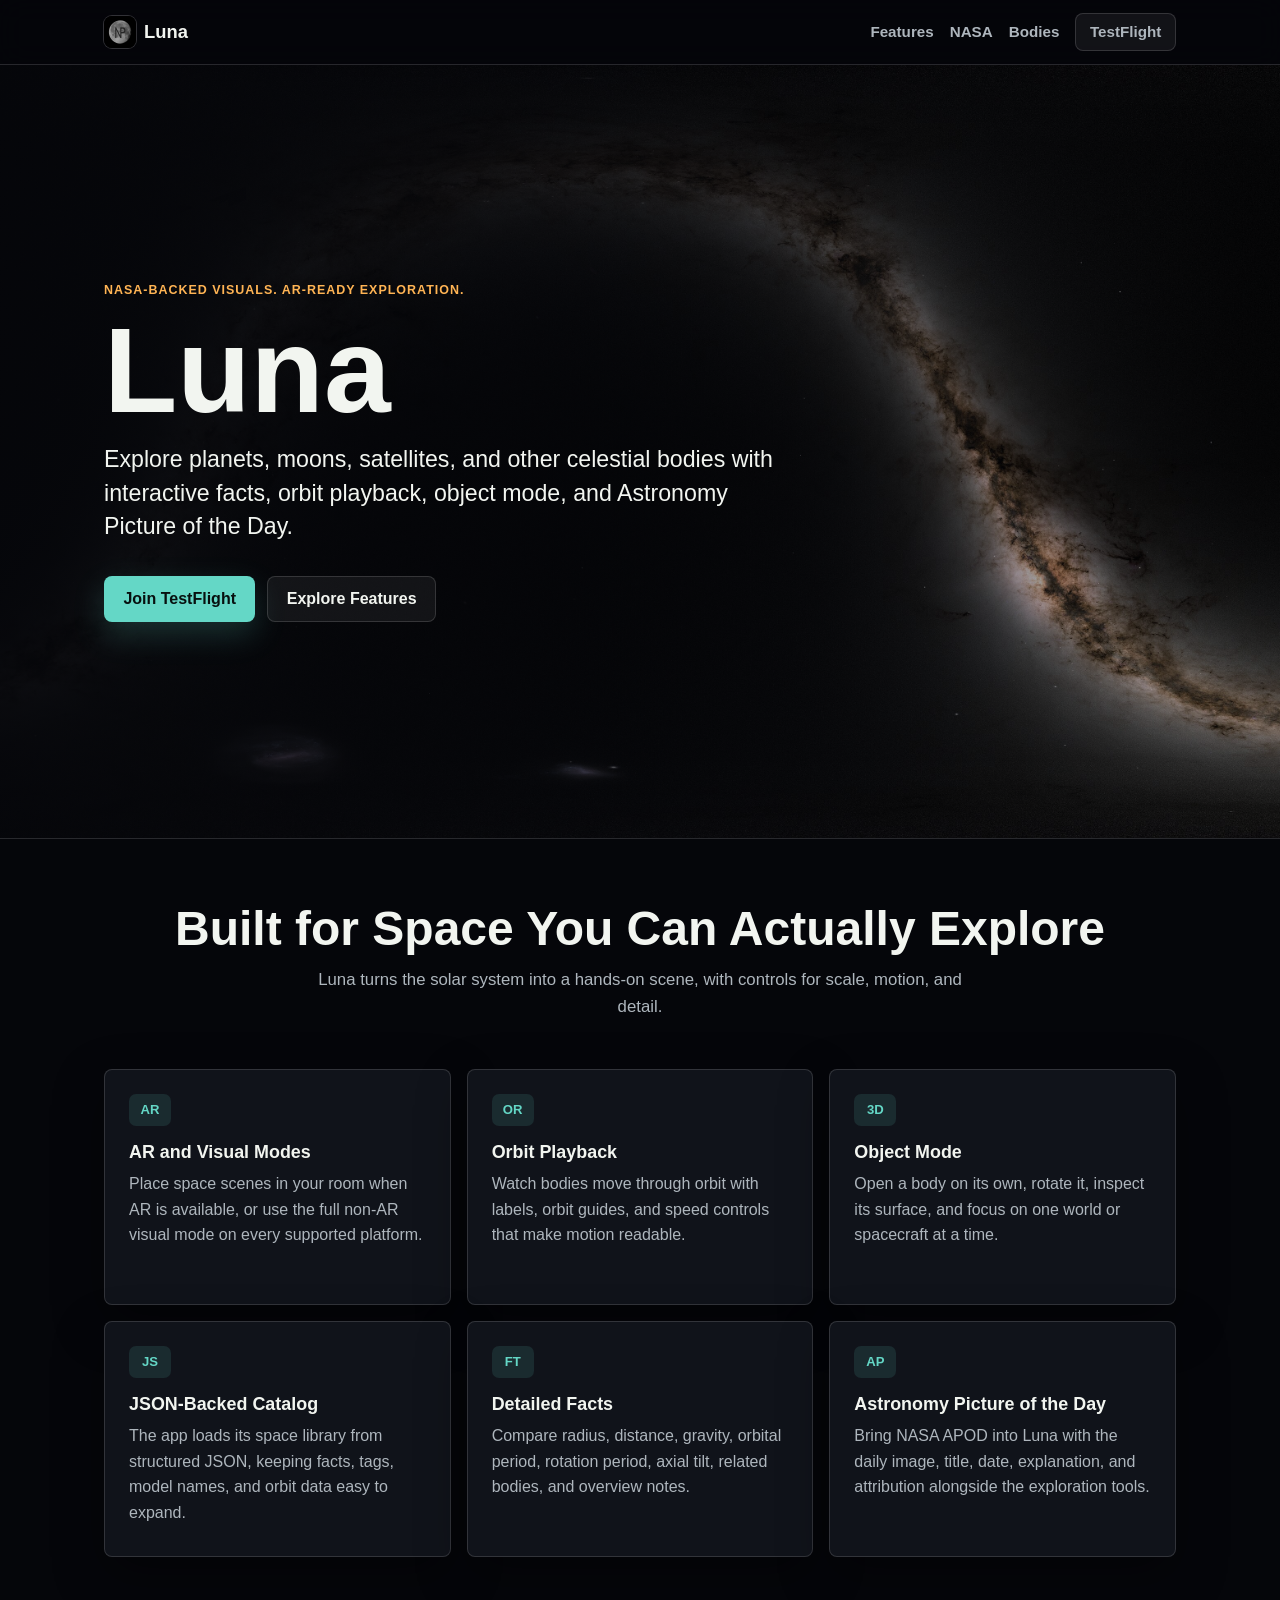
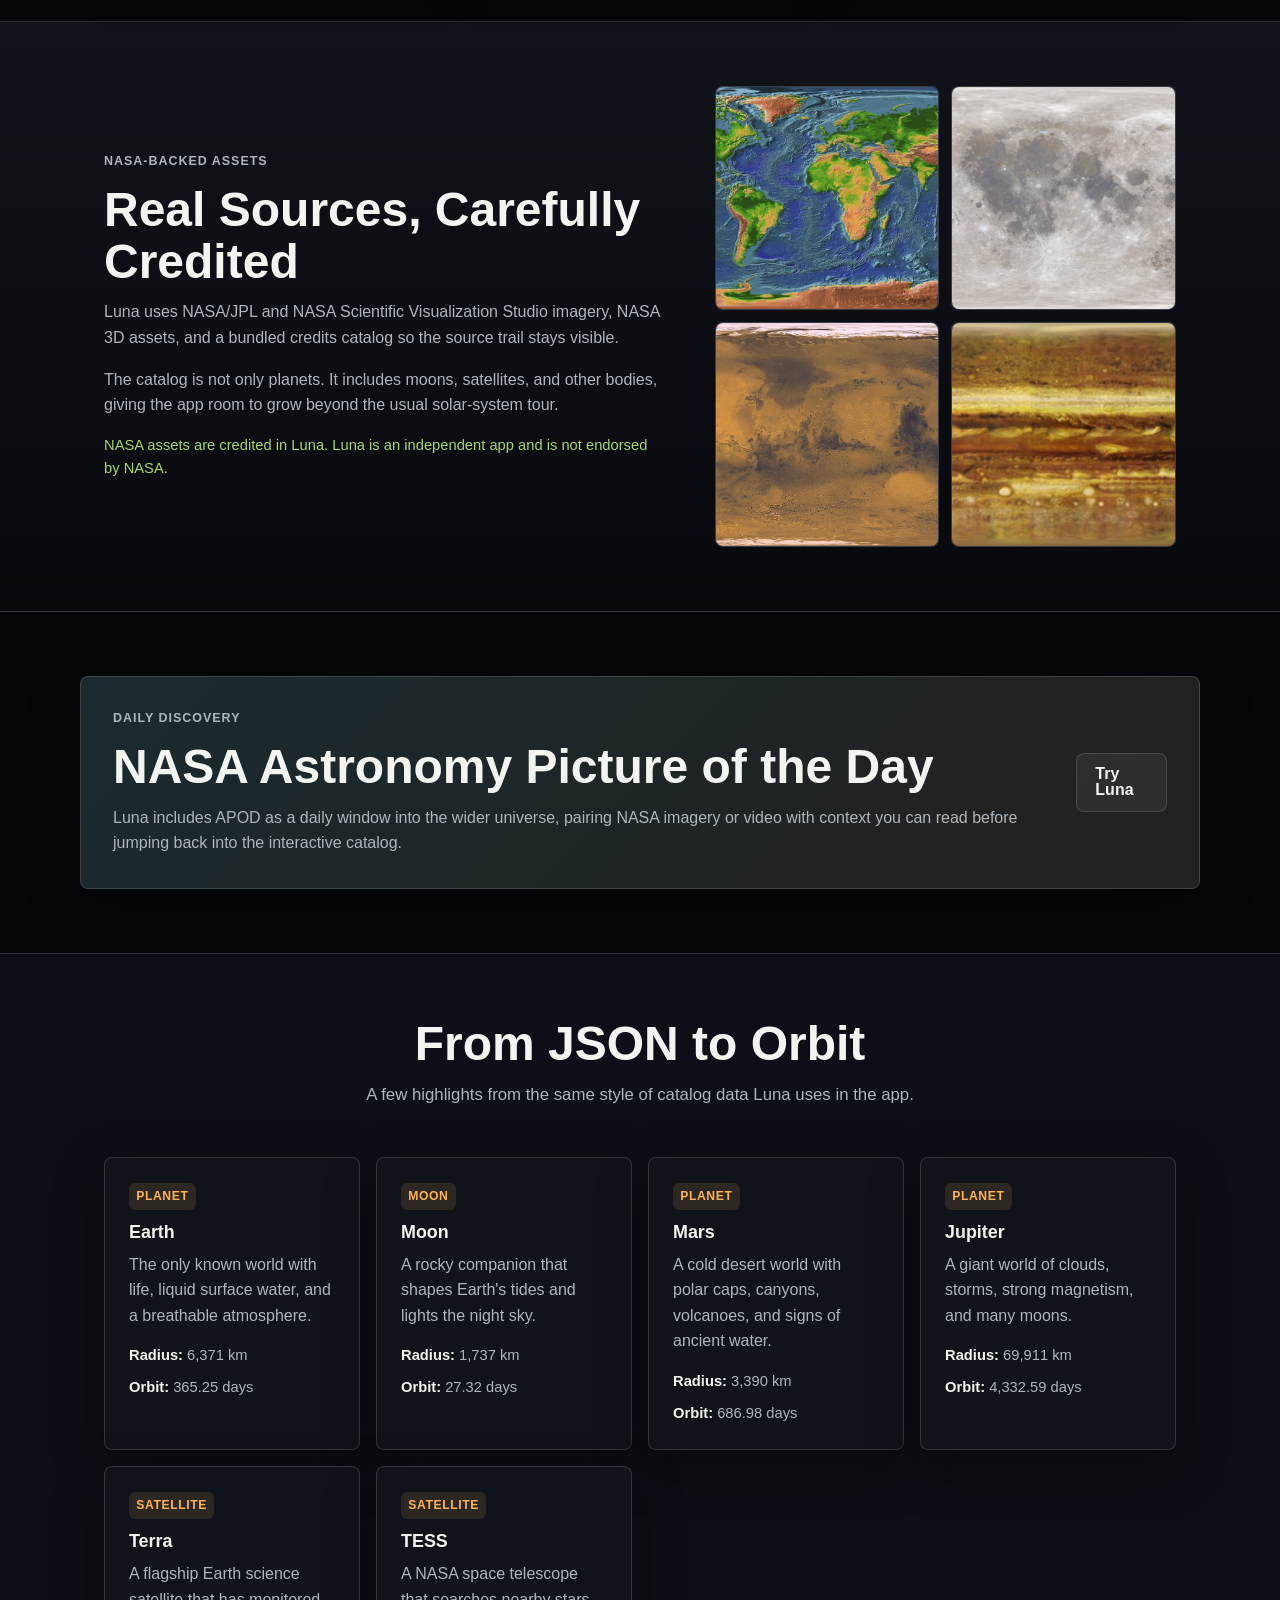
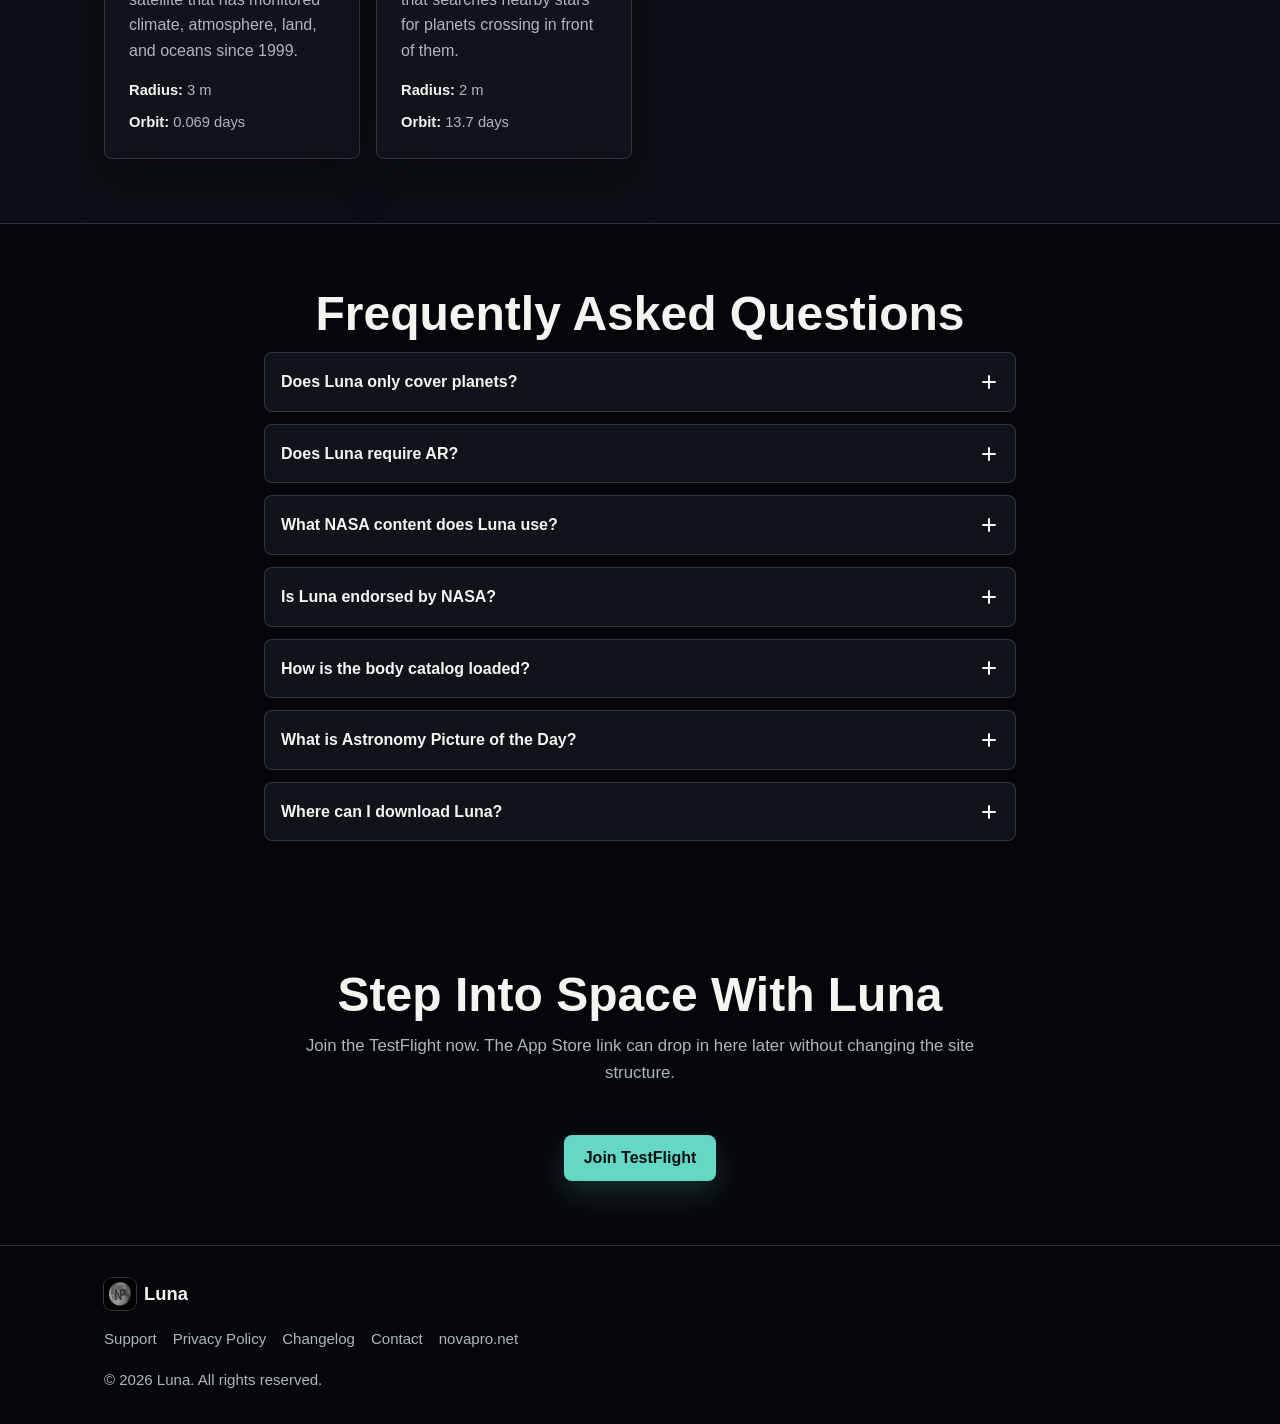
==== html/index.html @ daf36e9e "Inital build of luna site with good content" ====
<!DOCTYPE html>
<html lang="en">
<head>
  <meta charset="UTF-8" />
  <meta name="viewport" content="width=device-width, initial-scale=1.0, viewport-fit=cover" />
  <title>Luna - Explore Space in AR</title>
  <meta name="description" content="Luna is a NASA-backed educational space app for exploring planets, moons, satellites, and other celestial bodies in AR and visual mode." />
  <meta name="theme-color" content="#05060a" />
  <meta name="author" content="Daniel Kravec" />
  <meta name="keywords" content="Luna, astronomy app, AR space app, planets, moons, satellites, NASA imagery, Astronomy Picture of the Day" />
  <link rel="canonical" href="https://luna.novapro.net/" />
  <link rel="icon" type="image/png" href="assets/img/app-icon.png" />
  <link rel="apple-touch-icon" href="assets/img/app-icon.png" />
  <link rel="preload" as="style" href="assets/styles.css" />
  <link rel="preload" as="image" href="assets/img/milkyway.jpg" />
  <link rel="preload" as="script" href="assets/main.js" />
  <meta property="og:type" content="website" />
  <meta property="og:title" content="Luna - Explore Space in AR" />
  <meta property="og:description" content="Browse a JSON-backed space catalog, inspect celestial body facts, and step into orbit with AR experiences." />
  <meta property="og:image" content="https://luna.novapro.net/assets/img/app-icon.png" />
  <meta property="og:url" content="https://luna.novapro.net/" />
  <meta property="og:site_name" content="Luna" />
  <meta name="twitter:card" content="summary_large_image" />
  <meta name="twitter:title" content="Luna - Explore Space in AR" />
  <meta name="twitter:description" content="Planets, moons, satellites, APOD, and NASA-backed visuals in one educational space app." />
  <meta name="twitter:image" content="https://luna.novapro.net/assets/img/app-icon.png" />
  <script type="application/ld+json">
  {
    "@context": "https://schema.org",
    "@type": "SoftwareApplication",
    "name": "Luna",
    "description": "A NASA-backed educational space app for exploring planets, moons, satellites, and other celestial bodies in AR and visual mode.",
    "applicationCategory": "EducationApplication",
    "operatingSystem": "iOS, iPadOS, macOS",
    "offers": {
      "@type": "Offer",
      "url": "https://testflight.apple.com/join/estR1gfD",
      "priceCurrency": "USD",
      "price": "0"
    },
    "author": {
      "@type": "Organization",
      "name": "NovaPro",
      "url": "https://novapro.net"
    }
  }
  </script>
  <link rel="stylesheet" href="assets/styles.css" />
  <script src="https://swetrix.org/swetrix.js" defer></script>
  <noscript>
    <img src="https://analytics.novapro.net/backend/log/noscript?pid=LSZ6ytCGblVs" alt="" referrerpolicy="no-referrer-when-downgrade" />
  </noscript>
</head>
<body>
  <a class="skip-link" href="#main">Skip to content</a>

  <header class="site-header" role="banner">
    <div class="container site-header__inner">
      <a href="/" class="site-logo" aria-label="Luna home">
        <img src="assets/img/app-icon.png" alt="" class="site-logo__icon" width="32" height="32" />
        <span>Luna</span>
      </a>
      <nav aria-label="Primary">
        <ul id="nav-links" class="nav-links"></ul>
      </nav>
    </div>
  </header>

  <main id="main">
    <section class="hero" aria-labelledby="hero-heading">
      <div class="hero__media" aria-hidden="true"></div>
      <div class="container hero__content">
        <p class="eyebrow">NASA-backed visuals. AR-ready exploration.</p>
        <h1 id="hero-heading">Luna</h1>
        <p class="hero__sub">Explore planets, moons, satellites, and other celestial bodies with interactive facts, orbit playback, object mode, and Astronomy Picture of the Day.</p>
        <div class="hero__ctas">
          <a href="https://testflight.apple.com/join/estR1gfD" class="btn btn--primary" target="_blank" rel="noopener">Join TestFlight</a>
          <a href="#experience" class="btn btn--secondary">Explore Features</a>
        </div>
      </div>
    </section>

    <section id="experience" class="section" aria-labelledby="experience-heading">
      <div class="container">
        <h2 id="experience-heading" class="section__heading">Built for Space You Can Actually Explore</h2>
        <p class="section__sub">Luna turns the solar system into a hands-on scene, with controls for scale, motion, and detail.</p>
        <div class="features__grid">
          <article class="feature-card">
            <span class="feature-card__icon" aria-hidden="true">AR</span>
            <h3>AR and Visual Modes</h3>
            <p>Place space scenes in your room when AR is available, or use the full non-AR visual mode on every supported platform.</p>
          </article>
          <article class="feature-card">
            <span class="feature-card__icon" aria-hidden="true">OR</span>
            <h3>Orbit Playback</h3>
            <p>Watch bodies move through orbit with labels, orbit guides, and speed controls that make motion readable.</p>
          </article>
          <article class="feature-card">
            <span class="feature-card__icon" aria-hidden="true">3D</span>
            <h3>Object Mode</h3>
            <p>Open a body on its own, rotate it, inspect its surface, and focus on one world or spacecraft at a time.</p>
          </article>
          <article class="feature-card">
            <span class="feature-card__icon" aria-hidden="true">JS</span>
            <h3>JSON-Backed Catalog</h3>
            <p>The app loads its space library from structured JSON, keeping facts, tags, model names, and orbit data easy to expand.</p>
          </article>
          <article class="feature-card">
            <span class="feature-card__icon" aria-hidden="true">FT</span>
            <h3>Detailed Facts</h3>
            <p>Compare radius, distance, gravity, orbital period, rotation period, axial tilt, related bodies, and overview notes.</p>
          </article>
          <article class="feature-card">
            <span class="feature-card__icon" aria-hidden="true">AP</span>
            <h3>Astronomy Picture of the Day</h3>
            <p>Bring NASA APOD into Luna with the daily image, title, date, explanation, and attribution alongside the exploration tools.</p>
          </article>
        </div>
      </div>
    </section>

    <section id="nasa" class="section section--visual" aria-labelledby="nasa-heading">
      <div class="container visual-split">
        <div class="visual-split__copy">
          <p class="eyebrow">NASA-backed assets</p>
          <h2 id="nasa-heading" class="section__heading align-left">Real Sources, Carefully Credited</h2>
          <p>Luna uses NASA/JPL and NASA Scientific Visualization Studio imagery, NASA 3D assets, and a bundled credits catalog so the source trail stays visible.</p>
          <p>The catalog is not only planets. It includes moons, satellites, and other bodies, giving the app room to grow beyond the usual solar-system tour.</p>
          <p class="fine-print">NASA assets are credited in Luna. Luna is an independent app and is not endorsed by NASA.</p>
        </div>
        <div class="texture-grid" aria-label="Examples of Luna body textures">
          <img src="assets/img/bodies/earth.jpg" alt="Earth texture used by Luna" loading="lazy" />
          <img src="assets/img/bodies/moon.jpg" alt="Moon texture used by Luna" loading="lazy" />
          <img src="assets/img/bodies/mars.jpg" alt="Mars texture used by Luna" loading="lazy" />
          <img src="assets/img/bodies/jupiter.jpg" alt="Jupiter texture used by Luna" loading="lazy" />
        </div>
      </div>
    </section>

    <section id="apod" class="section" aria-labelledby="apod-heading">
      <div class="container apod-panel">
        <div>
          <p class="eyebrow">Daily discovery</p>
          <h2 id="apod-heading" class="section__heading align-left">NASA Astronomy Picture of the Day</h2>
          <p>Luna includes APOD as a daily window into the wider universe, pairing NASA imagery or video with context you can read before jumping back into the interactive catalog.</p>
        </div>
        <a href="https://testflight.apple.com/join/estR1gfD" class="btn btn--secondary" target="_blank" rel="noopener">Try Luna</a>
      </div>
    </section>

    <section id="bodies" class="section section--alt" aria-labelledby="bodies-heading">
      <div class="container">
        <h2 id="bodies-heading" class="section__heading">From JSON to Orbit</h2>
        <p class="section__sub">A few highlights from the same style of catalog data Luna uses in the app.</p>
        <div id="body-highlights" class="body-grid" aria-live="polite"></div>
      </div>
    </section>

    <section id="faq" class="section" aria-labelledby="faq-heading">
      <div class="container narrow">
        <h2 id="faq-heading" class="section__heading">Frequently Asked Questions</h2>
        <div id="faq-list" class="faq__list"></div>
      </div>
    </section>

    <section class="section cta" aria-labelledby="cta-heading">
      <div class="container">
        <h2 id="cta-heading" class="section__heading">Step Into Space With Luna</h2>
        <p class="section__sub">Join the TestFlight now. The App Store link can drop in here later without changing the site structure.</p>
        <a href="https://testflight.apple.com/join/estR1gfD" class="btn btn--primary" target="_blank" rel="noopener">Join TestFlight</a>
      </div>
    </section>
  </main>

  <footer class="site-footer" role="contentinfo">
    <div class="container site-footer__inner">
      <span class="site-logo">
        <img src="assets/img/app-icon.png" alt="" class="site-logo__icon" width="32" height="32" />
        <span>Luna</span>
      </span>
      <ul id="footer-links" class="footer__links"></ul>
      <p id="footer-copy" class="footer__copy"></p>
    </div>
  </footer>

  <script src="assets/main.js"></script>
</body>
</html>
---- html/assets/styles.css ----
* , *::before, *::after { box-sizing: border-box; margin: 0; padding: 0; }
:root {
  --bg: #05060a;
  --surface: #10131a;
  --surface-2: #171b24;
  --text: #f2f5f0;
  --muted: #aeb6bd;
  --line: rgba(255,255,255,0.14);
  --accent: #64d7c6;
  --accent-2: #ffb454;
  --accent-3: #a6d66d;
  --danger: #ff7f7f;
  --shadow: 0 18px 50px rgba(0,0,0,0.34);
  --radius: 8px;
  --max: 1120px;
  --sp-1: 0.25rem;
  --sp-2: 0.5rem;
  --sp-3: 0.75rem;
  --sp-4: 1rem;
  --sp-5: 1.5rem;
  --sp-6: 2rem;
  --sp-7: 3rem;
  --sp-8: 4rem;
}
html { scroll-behavior: smooth; -webkit-text-size-adjust: 100%; }
@media (prefers-reduced-motion: reduce) {
  html { scroll-behavior: auto; }
  *, *::before, *::after { animation-duration: 0.01ms !important; animation-iteration-count: 1 !important; transition-duration: 0.01ms !important; }
}
body {
  font-family: -apple-system, BlinkMacSystemFont, "Segoe UI", Roboto, Helvetica, Arial, sans-serif;
  color: var(--text);
  background: var(--bg);
  line-height: 1.6;
  -webkit-font-smoothing: antialiased;
}
img { display: block; max-width: 100%; height: auto; }
a { color: var(--accent); text-decoration: none; }
a:hover { text-decoration: underline; }
:focus-visible { outline: 3px solid var(--accent); outline-offset: 3px; }
.container { width: 100%; max-width: var(--max); margin-inline: auto; padding-inline: var(--sp-5); }
.narrow { max-width: 800px; }
.skip-link { position: absolute; left: var(--sp-4); top: var(--sp-4); padding: var(--sp-2) var(--sp-3); background: var(--text); color: var(--bg); border-radius: var(--radius); transform: translateY(-180%); z-index: 999; }
.skip-link:focus { transform: translateY(0); }
.site-header { position: sticky; top: 0; z-index: 20; background: rgba(5,6,10,0.82); border-bottom: 1px solid var(--line); backdrop-filter: blur(14px); -webkit-backdrop-filter: blur(14px); }
.site-header__inner { height: 4rem; display: flex; align-items: center; justify-content: space-between; gap: var(--sp-4); }
.site-logo { display: inline-flex; align-items: center; gap: var(--sp-2); color: var(--text); font-weight: 750; font-size: 1.15rem; letter-spacing: 0; }
.site-logo:hover { text-decoration: none; }
.site-logo__icon { width: 32px; height: 32px; border-radius: 8px; box-shadow: 0 0 0 1px rgba(255,255,255,0.18); }
.nav-links, .footer__links { display: flex; align-items: center; gap: var(--sp-4); list-style: none; }
.nav-links a { color: var(--muted); font-size: 0.95rem; font-weight: 650; }
.nav-links a:hover { color: var(--text); text-decoration: none; }
@media (max-width: 700px) { .nav-links .nav-link--text { display: none; } .site-header__inner { height: 3.75rem; } }
.hero { position: relative; min-height: min(86vh, 780px); display: flex; align-items: center; overflow: hidden; border-bottom: 1px solid var(--line); }
.hero__media { position: absolute; inset: 0; background-image: linear-gradient(90deg, rgba(5,6,10,0.96) 0%, rgba(5,6,10,0.74) 42%, rgba(5,6,10,0.22) 100%), url('img/milkyway.jpg'); background-size: cover; background-position: center; transform: scale(1.02); }
.hero__content { position: relative; padding-block: var(--sp-8); }
.eyebrow { color: var(--accent-2); font-size: 0.78rem; font-weight: 800; letter-spacing: 0.08em; text-transform: uppercase; margin-bottom: var(--sp-3); }
h1 { font-size: clamp(3.25rem, 12vw, 7.5rem); line-height: 0.95; font-weight: 850; letter-spacing: 0; margin-bottom: var(--sp-4); }
.hero__sub { max-width: 680px; color: var(--text); font-size: clamp(1.1rem, 2.2vw, 1.45rem); line-height: 1.45; margin-bottom: var(--sp-6); }
.hero__ctas { display: flex; flex-wrap: wrap; align-items: center; gap: var(--sp-3); }
.btn { display: inline-flex; align-items: center; justify-content: center; min-height: 46px; padding: 0.8rem 1.15rem; border-radius: var(--radius); font-weight: 750; line-height: 1; border: 1px solid transparent; transition: transform 0.18s ease, background 0.18s ease, border-color 0.18s ease; }
.btn:hover { text-decoration: none; transform: translateY(-1px); }
.btn--primary { background: var(--accent); color: #07100f; box-shadow: 0 12px 32px rgba(100,215,198,0.2); }
.btn--secondary, .btn--outline { color: var(--text); border-color: var(--line); background: rgba(255,255,255,0.06); }
.btn--small { min-height: 38px; padding: 0.65rem 0.85rem; font-size: 0.88rem; }
.section { padding-block: var(--sp-8); }
.section--alt { background: #0c0f15; border-block: 1px solid var(--line); }
.section--visual { background: linear-gradient(180deg, #11131a, #08090d); border-block: 1px solid var(--line); }
.section__heading { font-size: clamp(1.9rem, 4vw, 3rem); line-height: 1.08; font-weight: 820; letter-spacing: 0; text-align: center; margin-bottom: var(--sp-3); }
.align-left { text-align: left; }
.section__sub, .lead { max-width: 680px; color: var(--muted); font-size: 1.05rem; text-align: center; margin: 0 auto var(--sp-7); }
.lead { text-align: left; margin-inline: 0; margin-bottom: var(--sp-6); }
.features__grid { display: grid; grid-template-columns: repeat(3, minmax(0, 1fr)); gap: var(--sp-4); }
.feature-card, .body-card, .apod-panel, .prose, .changelog-entry { background: var(--surface); border: 1px solid var(--line); border-radius: var(--radius); box-shadow: var(--shadow); }
.feature-card { padding: var(--sp-5); min-height: 236px; }
.feature-card__icon { display: inline-flex; align-items: center; justify-content: center; width: 42px; height: 32px; margin-bottom: var(--sp-4); border-radius: 7px; background: rgba(100,215,198,0.12); color: var(--accent); font-size: 0.82rem; font-weight: 850; }
.feature-card h3, .body-card h3 { font-size: 1.12rem; line-height: 1.2; margin-bottom: var(--sp-2); }
.feature-card p, .body-card p, .visual-split p, .apod-panel p { color: var(--muted); }
.visual-split { display: grid; grid-template-columns: minmax(0, 1fr) minmax(320px, 0.82fr); gap: var(--sp-7); align-items: center; }
.visual-split__copy p + p { margin-top: var(--sp-4); }
.fine-print { font-size: 0.92rem; color: var(--accent-3) !important; }
.texture-grid { display: grid; grid-template-columns: repeat(2, minmax(0, 1fr)); gap: var(--sp-3); }
.texture-grid img { width: 100%; aspect-ratio: 1 / 1; object-fit: cover; border-radius: var(--radius); border: 1px solid var(--line); background: var(--surface-2); }
.apod-panel { display: flex; justify-content: space-between; align-items: center; gap: var(--sp-5); padding: var(--sp-6); background-image: linear-gradient(135deg, rgba(100,215,198,0.12), rgba(255,180,84,0.08)); }
.body-grid { display: grid; grid-template-columns: repeat(4, minmax(0, 1fr)); gap: var(--sp-4); }
.body-card { padding: var(--sp-5); }
.body-card__type { display: inline-flex; margin-bottom: var(--sp-3); padding: 0.25rem 0.45rem; border-radius: 6px; background: rgba(255,180,84,0.12); color: var(--accent-2); font-size: 0.76rem; text-transform: uppercase; font-weight: 800; letter-spacing: 0.05em; }
.body-card__facts { display: grid; gap: var(--sp-2); margin-top: var(--sp-4); color: var(--muted); font-size: 0.92rem; }
.body-card__facts strong { color: var(--text); }
.faq__list { display: grid; gap: var(--sp-3); }
.faq-item { border: 1px solid var(--line); border-radius: var(--radius); background: var(--surface); overflow: hidden; }
.faq-item__btn { width: 100%; display: flex; justify-content: space-between; align-items: center; gap: var(--sp-4); padding: var(--sp-4); background: transparent; border: 0; color: var(--text); font: inherit; font-weight: 750; text-align: left; cursor: pointer; }
.faq-item__icon { flex: 0 0 auto; transition: transform 0.2s ease; }
.faq-item[open] .faq-item__icon { transform: rotate(45deg); }
.faq-item__answer { display: none; padding: 0 var(--sp-4) var(--sp-4); color: var(--muted); }
.faq-item[open] .faq-item__answer { display: block; }
.cta { text-align: center; }
.site-footer { border-top: 1px solid var(--line); padding-block: var(--sp-6); background: #06070b; }
.site-footer__inner { display: grid; gap: var(--sp-4); justify-items: start; }
.footer__links { flex-wrap: wrap; }
.footer__links a, .footer__copy { color: var(--muted); font-size: 0.94rem; }
.prose { margin-block: var(--sp-7); padding: var(--sp-6); max-width: 840px; }
.prose h1 { font-size: clamp(2.2rem, 6vw, 4rem); margin-bottom: var(--sp-5); }
.prose h2 { margin-top: var(--sp-6); margin-bottom: var(--sp-2); font-size: 1.35rem; }
.prose p, .prose li { color: var(--muted); }
.prose p + p { margin-top: var(--sp-3); }
.prose ul { padding-left: 1.25rem; margin-top: var(--sp-3); }
.prose li + li { margin-top: var(--sp-2); }
.changelog-entry { padding: var(--sp-5); margin-bottom: var(--sp-4); }
.changelog-entry__version { font-size: 1.25rem; margin-bottom: var(--sp-1); }
.changelog-entry__date { display: block; color: var(--muted); margin-bottom: var(--sp-3); font-size: 0.9rem; }
.changelog-entry ul { padding-left: 1.2rem; }
.empty-note { color: var(--muted); }
@media (max-width: 980px) { .features__grid, .body-grid { grid-template-columns: repeat(2, minmax(0, 1fr)); } .visual-split { grid-template-columns: 1fr; } }
@media (max-width: 640px) { .container { padding-inline: var(--sp-4); } .section { padding-block: var(--sp-7); } .features__grid, .body-grid { grid-template-columns: 1fr; } .apod-panel { align-items: stretch; flex-direction: column; } .btn { width: 100%; } .hero { min-height: 82vh; } .hero__media { background-image: linear-gradient(180deg, rgba(5,6,10,0.70) 0%, rgba(5,6,10,0.98) 70%), url('img/milkyway.jpg'); } }
---- html/assets/styles.css ----
* , *::before, *::after { box-sizing: border-box; margin: 0; padding: 0; }
:root {
  --bg: #05060a;
  --surface: #10131a;
  --surface-2: #171b24;
  --text: #f2f5f0;
  --muted: #aeb6bd;
  --line: rgba(255,255,255,0.14);
  --accent: #64d7c6;
  --accent-2: #ffb454;
  --accent-3: #a6d66d;
  --danger: #ff7f7f;
  --shadow: 0 18px 50px rgba(0,0,0,0.34);
  --radius: 8px;
  --max: 1120px;
  --sp-1: 0.25rem;
  --sp-2: 0.5rem;
  --sp-3: 0.75rem;
  --sp-4: 1rem;
  --sp-5: 1.5rem;
  --sp-6: 2rem;
  --sp-7: 3rem;
  --sp-8: 4rem;
}
html { scroll-behavior: smooth; -webkit-text-size-adjust: 100%; }
@media (prefers-reduced-motion: reduce) {
  html { scroll-behavior: auto; }
  *, *::before, *::after { animation-duration: 0.01ms !important; animation-iteration-count: 1 !important; transition-duration: 0.01ms !important; }
}
body {
  font-family: -apple-system, BlinkMacSystemFont, "Segoe UI", Roboto, Helvetica, Arial, sans-serif;
  color: var(--text);
  background: var(--bg);
  line-height: 1.6;
  -webkit-font-smoothing: antialiased;
}
img { display: block; max-width: 100%; height: auto; }
a { color: var(--accent); text-decoration: none; }
a:hover { text-decoration: underline; }
:focus-visible { outline: 3px solid var(--accent); outline-offset: 3px; }
.container { width: 100%; max-width: var(--max); margin-inline: auto; padding-inline: var(--sp-5); }
.narrow { max-width: 800px; }
.skip-link { position: absolute; left: var(--sp-4); top: var(--sp-4); padding: var(--sp-2) var(--sp-3); background: var(--text); color: var(--bg); border-radius: var(--radius); transform: translateY(-180%); z-index: 999; }
.skip-link:focus { transform: translateY(0); }
.site-header { position: sticky; top: 0; z-index: 20; background: rgba(5,6,10,0.82); border-bottom: 1px solid var(--line); backdrop-filter: blur(14px); -webkit-backdrop-filter: blur(14px); }
.site-header__inner { height: 4rem; display: flex; align-items: center; justify-content: space-between; gap: var(--sp-4); }
.site-logo { display: inline-flex; align-items: center; gap: var(--sp-2); color: var(--text); font-weight: 750; font-size: 1.15rem; letter-spacing: 0; }
.site-logo:hover { text-decoration: none; }
.site-logo__icon { width: 32px; height: 32px; border-radius: 8px; box-shadow: 0 0 0 1px rgba(255,255,255,0.18); }
.nav-links, .footer__links { display: flex; align-items: center; gap: var(--sp-4); list-style: none; }
.nav-links a { color: var(--muted); font-size: 0.95rem; font-weight: 650; }
.nav-links a:hover { color: var(--text); text-decoration: none; }
@media (max-width: 700px) { .nav-links .nav-link--text { display: none; } .site-header__inner { height: 3.75rem; } }
.hero { position: relative; min-height: min(86vh, 780px); display: flex; align-items: center; overflow: hidden; border-bottom: 1px solid var(--line); }
.hero__media { position: absolute; inset: 0; background-image: linear-gradient(90deg, rgba(5,6,10,0.96) 0%, rgba(5,6,10,0.74) 42%, rgba(5,6,10,0.22) 100%), url('img/milkyway.jpg'); background-size: cover; background-position: center; transform: scale(1.02); }
.hero__content { position: relative; padding-block: var(--sp-8); }
.eyebrow { color: var(--accent-2); font-size: 0.78rem; font-weight: 800; letter-spacing: 0.08em; text-transform: uppercase; margin-bottom: var(--sp-3); }
h1 { font-size: clamp(3.25rem, 12vw, 7.5rem); line-height: 0.95; font-weight: 850; letter-spacing: 0; margin-bottom: var(--sp-4); }
.hero__sub { max-width: 680px; color: var(--text); font-size: clamp(1.1rem, 2.2vw, 1.45rem); line-height: 1.45; margin-bottom: var(--sp-6); }
.hero__ctas { display: flex; flex-wrap: wrap; align-items: center; gap: var(--sp-3); }
.btn { display: inline-flex; align-items: center; justify-content: center; min-height: 46px; padding: 0.8rem 1.15rem; border-radius: var(--radius); font-weight: 750; line-height: 1; border: 1px solid transparent; transition: transform 0.18s ease, background 0.18s ease, border-color 0.18s ease; }
.btn:hover { text-decoration: none; transform: translateY(-1px); }
.btn--primary { background: var(--accent); color: #07100f; box-shadow: 0 12px 32px rgba(100,215,198,0.2); }
.btn--secondary, .btn--outline { color: var(--text); border-color: var(--line); background: rgba(255,255,255,0.06); }
.btn--small { min-height: 38px; padding: 0.65rem 0.85rem; font-size: 0.88rem; }
.section { padding-block: var(--sp-8); }
.section--alt { background: #0c0f15; border-block: 1px solid var(--line); }
.section--visual { background: linear-gradient(180deg, #11131a, #08090d); border-block: 1px solid var(--line); }
.section__heading { font-size: clamp(1.9rem, 4vw, 3rem); line-height: 1.08; font-weight: 820; letter-spacing: 0; text-align: center; margin-bottom: var(--sp-3); }
.align-left { text-align: left; }
.section__sub, .lead { max-width: 680px; color: var(--muted); font-size: 1.05rem; text-align: center; margin: 0 auto var(--sp-7); }
.lead { text-align: left; margin-inline: 0; margin-bottom: var(--sp-6); }
.features__grid { display: grid; grid-template-columns: repeat(3, minmax(0, 1fr)); gap: var(--sp-4); }
.feature-card, .body-card, .apod-panel, .prose, .changelog-entry { background: var(--surface); border: 1px solid var(--line); border-radius: var(--radius); box-shadow: var(--shadow); }
.feature-card { padding: var(--sp-5); min-height: 236px; }
.feature-card__icon { display: inline-flex; align-items: center; justify-content: center; width: 42px; height: 32px; margin-bottom: var(--sp-4); border-radius: 7px; background: rgba(100,215,198,0.12); color: var(--accent); font-size: 0.82rem; font-weight: 850; }
.feature-card h3, .body-card h3 { font-size: 1.12rem; line-height: 1.2; margin-bottom: var(--sp-2); }
.feature-card p, .body-card p, .visual-split p, .apod-panel p { color: var(--muted); }
.visual-split { display: grid; grid-template-columns: minmax(0, 1fr) minmax(320px, 0.82fr); gap: var(--sp-7); align-items: center; }
.visual-split__copy p + p { margin-top: var(--sp-4); }
.fine-print { font-size: 0.92rem; color: var(--accent-3) !important; }
.texture-grid { display: grid; grid-template-columns: repeat(2, minmax(0, 1fr)); gap: var(--sp-3); }
.texture-grid img { width: 100%; aspect-ratio: 1 / 1; object-fit: cover; border-radius: var(--radius); border: 1px solid var(--line); background: var(--surface-2); }
.apod-panel { display: flex; justify-content: space-between; align-items: center; gap: var(--sp-5); padding: var(--sp-6); background-image: linear-gradient(135deg, rgba(100,215,198,0.12), rgba(255,180,84,0.08)); }
.body-grid { display: grid; grid-template-columns: repeat(4, minmax(0, 1fr)); gap: var(--sp-4); }
.body-card { padding: var(--sp-5); }
.body-card__type { display: inline-flex; margin-bottom: var(--sp-3); padding: 0.25rem 0.45rem; border-radius: 6px; background: rgba(255,180,84,0.12); color: var(--accent-2); font-size: 0.76rem; text-transform: uppercase; font-weight: 800; letter-spacing: 0.05em; }
.body-card__facts { display: grid; gap: var(--sp-2); margin-top: var(--sp-4); color: var(--muted); font-size: 0.92rem; }
.body-card__facts strong { color: var(--text); }
.faq__list { display: grid; gap: var(--sp-3); }
.faq-item { border: 1px solid var(--line); border-radius: var(--radius); background: var(--surface); overflow: hidden; }
.faq-item__btn { width: 100%; display: flex; justify-content: space-between; align-items: center; gap: var(--sp-4); padding: var(--sp-4); background: transparent; border: 0; color: var(--text); font: inherit; font-weight: 750; text-align: left; cursor: pointer; }
.faq-item__icon { flex: 0 0 auto; transition: transform 0.2s ease; }
.faq-item[open] .faq-item__icon { transform: rotate(45deg); }
.faq-item__answer { display: none; padding: 0 var(--sp-4) var(--sp-4); color: var(--muted); }
.faq-item[open] .faq-item__answer { display: block; }
.cta { text-align: center; }
.site-footer { border-top: 1px solid var(--line); padding-block: var(--sp-6); background: #06070b; }
.site-footer__inner { display: grid; gap: var(--sp-4); justify-items: start; }
.footer__links { flex-wrap: wrap; }
.footer__links a, .footer__copy { color: var(--muted); font-size: 0.94rem; }
.prose { margin-block: var(--sp-7); padding: var(--sp-6); max-width: 840px; }
.prose h1 { font-size: clamp(2.2rem, 6vw, 4rem); margin-bottom: var(--sp-5); }
.prose h2 { margin-top: var(--sp-6); margin-bottom: var(--sp-2); font-size: 1.35rem; }
.prose p, .prose li { color: var(--muted); }
.prose p + p { margin-top: var(--sp-3); }
.prose ul { padding-left: 1.25rem; margin-top: var(--sp-3); }
.prose li + li { margin-top: var(--sp-2); }
.changelog-entry { padding: var(--sp-5); margin-bottom: var(--sp-4); }
.changelog-entry__version { font-size: 1.25rem; margin-bottom: var(--sp-1); }
.changelog-entry__date { display: block; color: var(--muted); margin-bottom: var(--sp-3); font-size: 0.9rem; }
.changelog-entry ul { padding-left: 1.2rem; }
.empty-note { color: var(--muted); }
@media (max-width: 980px) { .features__grid, .body-grid { grid-template-columns: repeat(2, minmax(0, 1fr)); } .visual-split { grid-template-columns: 1fr; } }
@media (max-width: 640px) { .container { padding-inline: var(--sp-4); } .section { padding-block: var(--sp-7); } .features__grid, .body-grid { grid-template-columns: 1fr; } .apod-panel { align-items: stretch; flex-direction: column; } .btn { width: 100%; } .hero { min-height: 82vh; } .hero__media { background-image: linear-gradient(180deg, rgba(5,6,10,0.70) 0%, rgba(5,6,10,0.98) 70%), url('img/milkyway.jpg'); } }
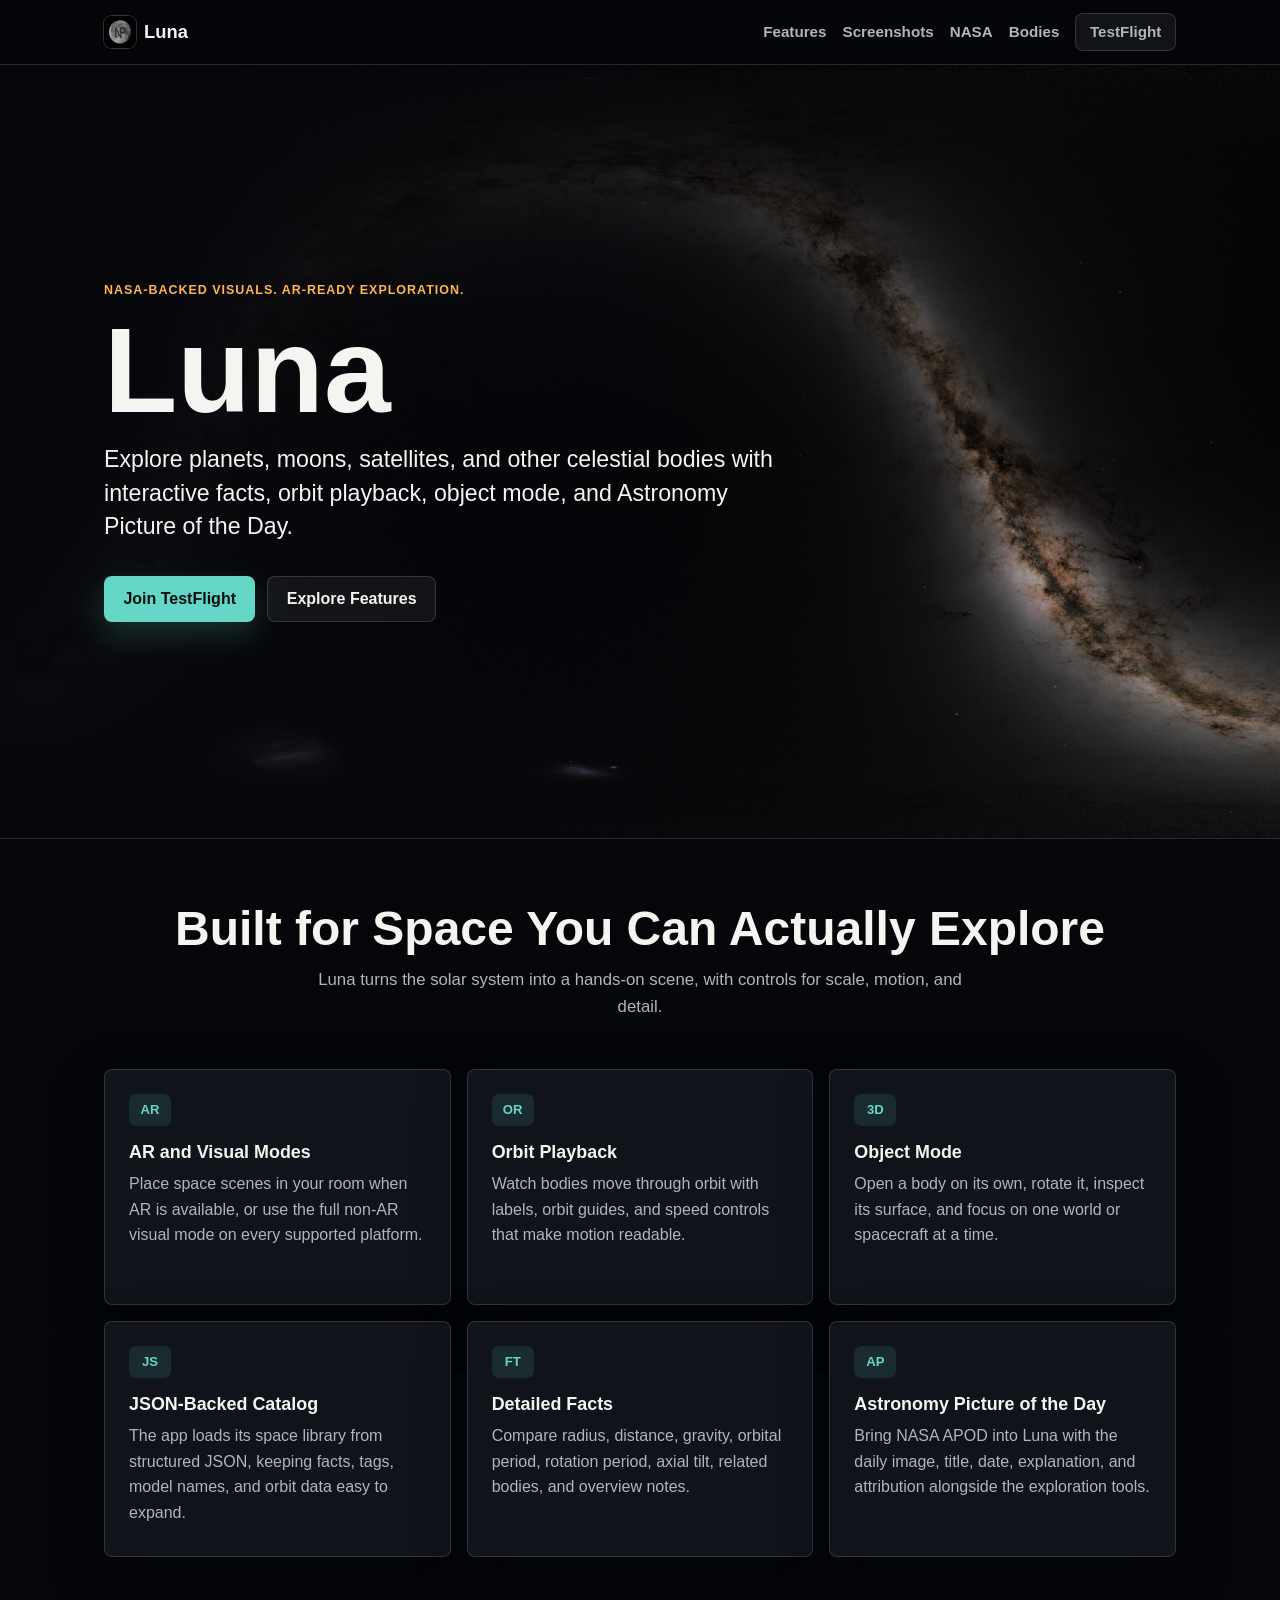
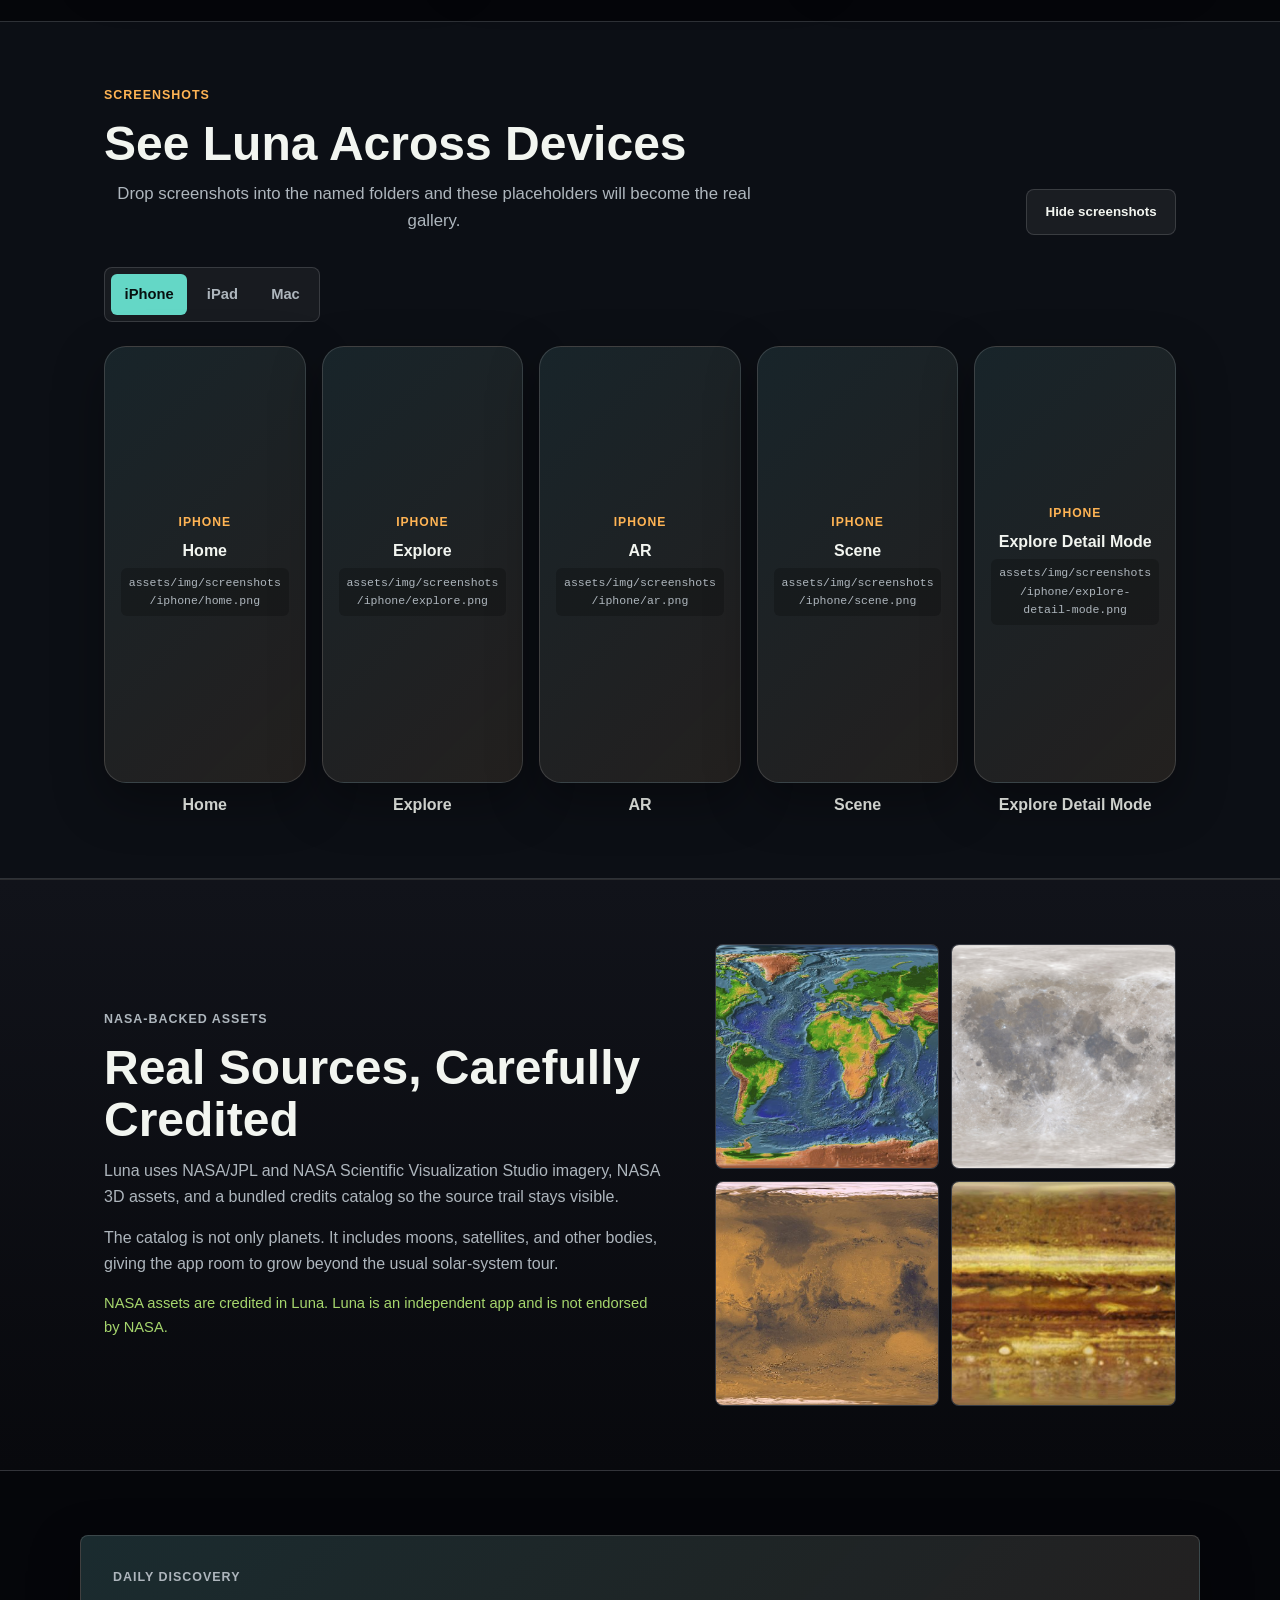
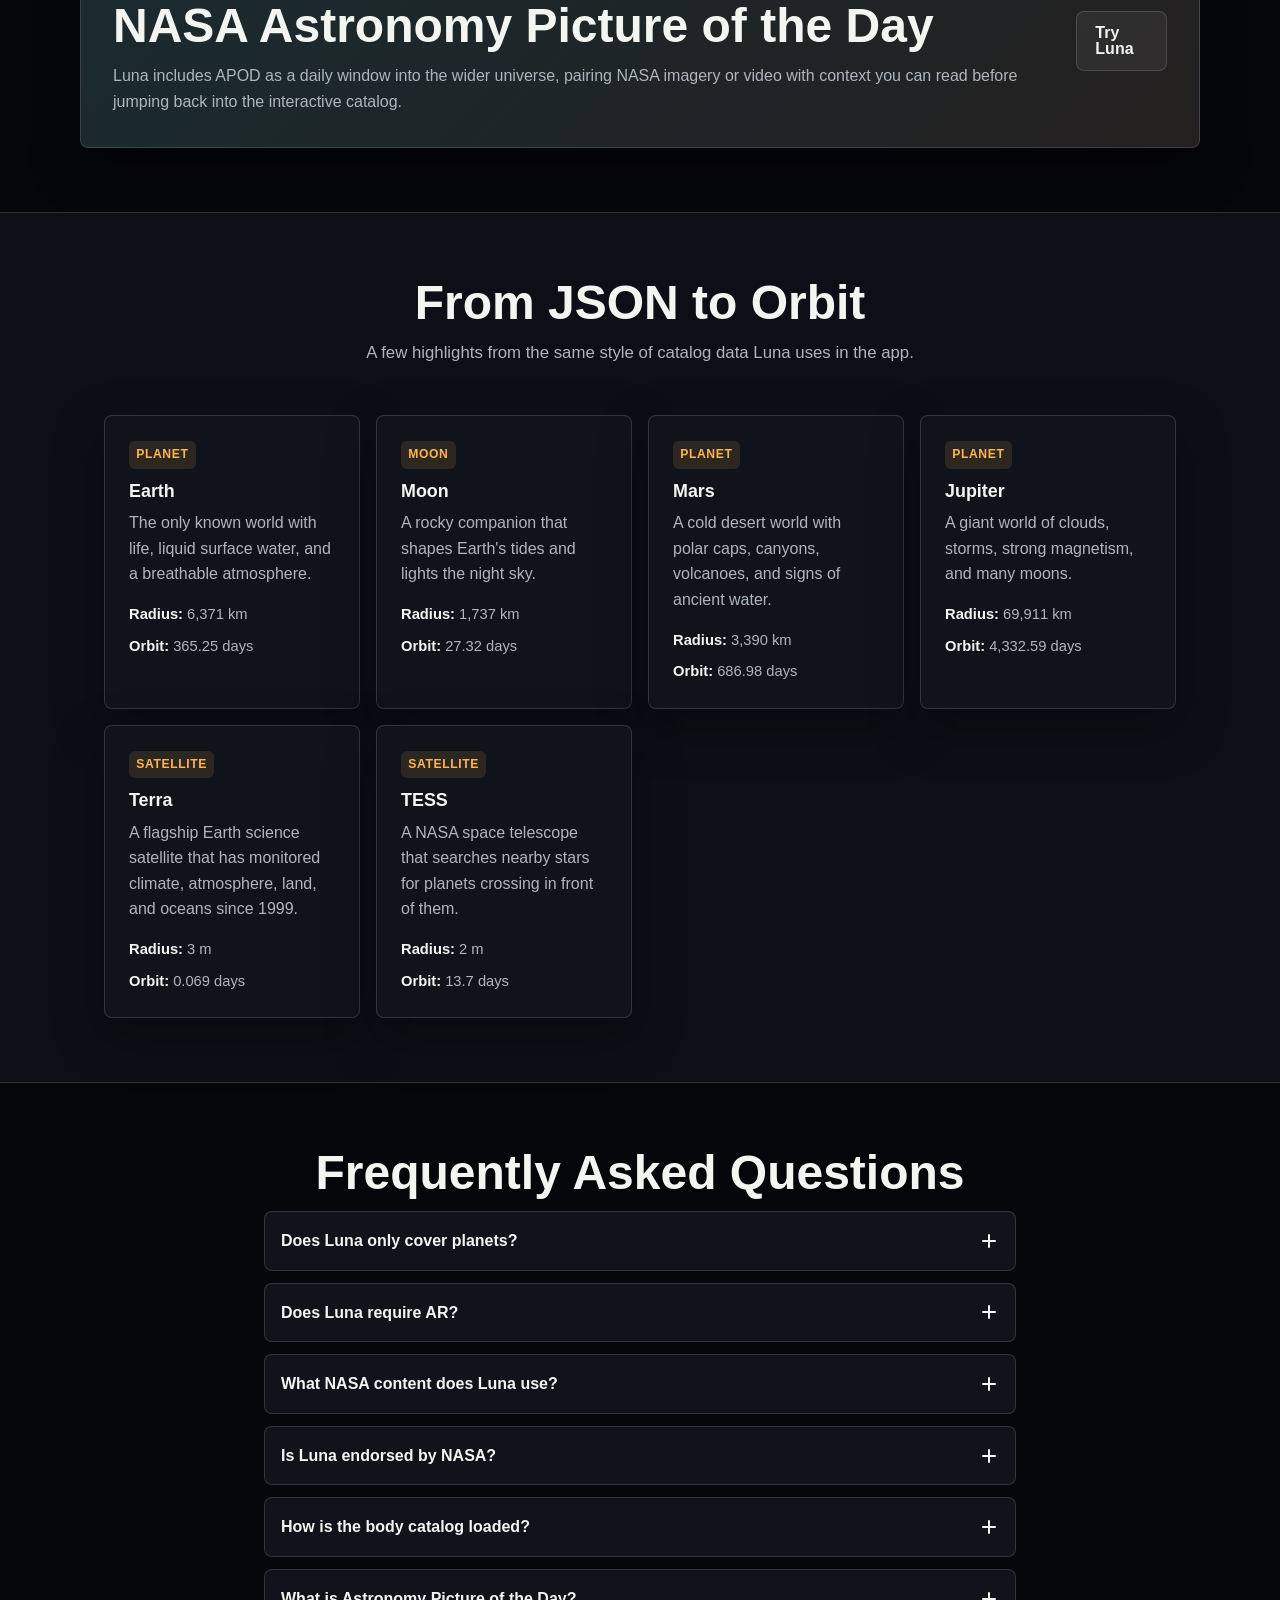
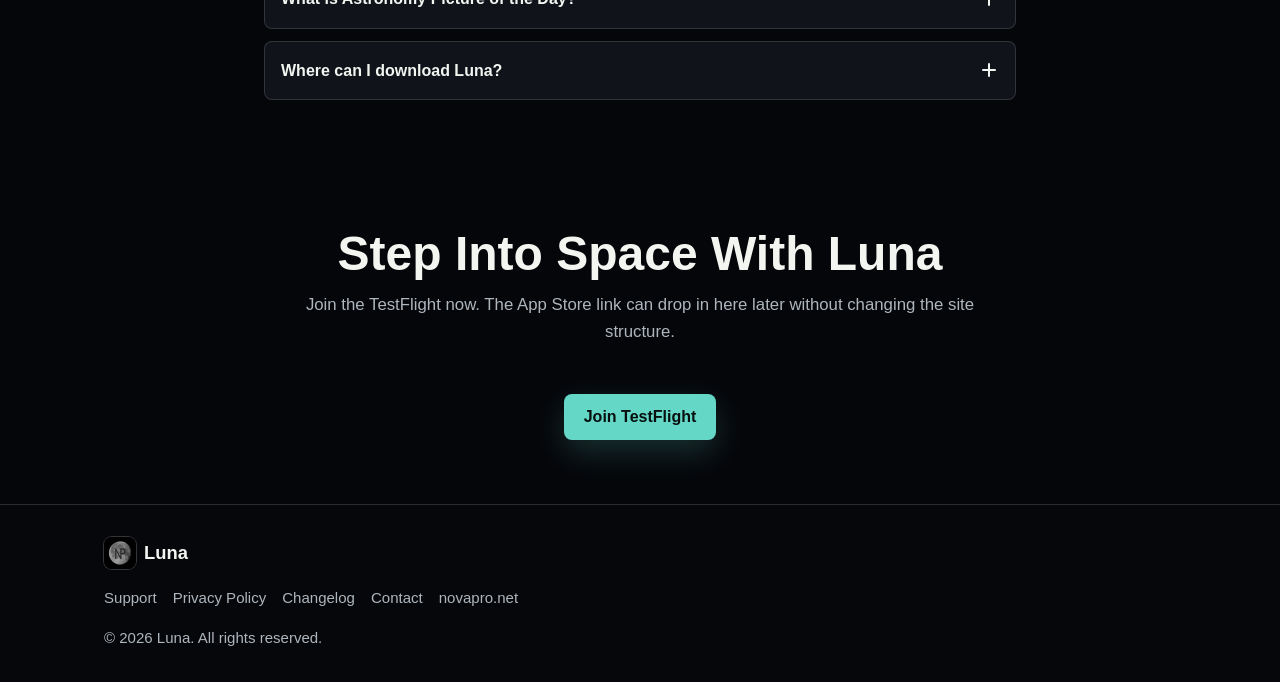
==== commit a589deb0: "Added screenshot placeholders" ====
--- a/html/index.html
+++ b/html/index.html
@@ -119,6 +119,29 @@
       </div>
     </section>
 
+    <section id="screenshots" class="section section--alt screenshots-section" aria-labelledby="screenshots-heading">
+      <div class="container">
+        <div class="section-topline">
+          <div>
+            <p class="eyebrow">Screenshots</p>
+            <h2 id="screenshots-heading" class="section__heading align-left">See Luna Across Devices</h2>
+            <p class="section__sub align-left">Drop screenshots into the named folders and these placeholders will become the real gallery.</p>
+          </div>
+          <button id="screenshots-toggle" class="btn btn--secondary" type="button" aria-expanded="true" aria-controls="screenshots-panel">Hide screenshots</button>
+        </div>
+
+        <div id="screenshots-panel" class="screenshots-panel">
+          <div class="screenshot-tabs" role="tablist" aria-label="Screenshot device">
+            <button class="screenshot-tab" type="button" role="tab" aria-selected="true" data-screenshot-tab="iphone">iPhone</button>
+            <button class="screenshot-tab" type="button" role="tab" aria-selected="false" data-screenshot-tab="ipad">iPad</button>
+            <button class="screenshot-tab" type="button" role="tab" aria-selected="false" data-screenshot-tab="mac">Mac</button>
+          </div>
+
+          <div id="screenshot-gallery" class="screenshot-gallery" aria-live="polite"></div>
+        </div>
+      </div>
+    </section>
+
     <section id="nasa" class="section section--visual" aria-labelledby="nasa-heading">
       <div class="container visual-split">
         <div class="visual-split__copy">
--- a/html/assets/styles.css
+++ b/html/assets/styles.css
@@ -81,6 +81,28 @@
 .fine-print { font-size: 0.92rem; color: var(--accent-3) !important; }
 .texture-grid { display: grid; grid-template-columns: repeat(2, minmax(0, 1fr)); gap: var(--sp-3); }
 .texture-grid img { width: 100%; aspect-ratio: 1 / 1; object-fit: cover; border-radius: var(--radius); border: 1px solid var(--line); background: var(--surface-2); }
+.section-topline { display: flex; align-items: end; justify-content: space-between; gap: var(--sp-5); margin-bottom: var(--sp-6); }
+.section-topline .section__heading { margin-bottom: var(--sp-3); }
+.section-topline .section__sub { margin: 0; max-width: 660px; }
+.screenshots-panel[hidden] { display: none; }
+.screenshot-tabs { display: inline-flex; gap: 6px; padding: 6px; margin-bottom: var(--sp-5); border: 1px solid var(--line); border-radius: var(--radius); background: rgba(255,255,255,0.05); }
+.screenshot-tab { min-height: 38px; padding: 0.55rem 0.85rem; border: 0; border-radius: 6px; background: transparent; color: var(--muted); font: inherit; font-size: 0.92rem; font-weight: 750; cursor: pointer; }
+.screenshot-tab[aria-selected="true"] { background: var(--accent); color: #07100f; }
+.screenshot-gallery { display: grid; grid-template-columns: repeat(5, minmax(0, 1fr)); gap: var(--sp-4); align-items: start; }
+.screenshot-card { min-width: 0; }
+.screenshot-card h3 { margin-top: var(--sp-3); font-size: 1rem; line-height: 1.2; text-align: center; }
+.screenshot-frame { position: relative; display: grid; place-items: center; overflow: hidden; border: 1px solid var(--line); border-radius: var(--radius); background: linear-gradient(135deg, rgba(100,215,198,0.09), rgba(255,180,84,0.08)), var(--surface); box-shadow: var(--shadow); }
+.screenshot-card--phone .screenshot-frame { aspect-ratio: 9 / 19.5; border-radius: 22px; }
+.screenshot-card--tablet .screenshot-frame { aspect-ratio: 4 / 3; border-radius: 16px; }
+.screenshot-card--desktop .screenshot-frame { aspect-ratio: 16 / 10; border-radius: 10px; }
+.screenshot-frame img { width: 100%; height: 100%; object-fit: cover; }
+.screenshot-placeholder { display: grid; gap: var(--sp-2); justify-items: center; padding: var(--sp-4); text-align: center; color: var(--muted); }
+.screenshot-placeholder__device { color: var(--accent-2); font-size: 0.76rem; font-weight: 850; letter-spacing: 0.08em; text-transform: uppercase; }
+.screenshot-placeholder strong { color: var(--text); line-height: 1.2; }
+.screenshot-placeholder code { max-width: 100%; padding: 0.35rem 0.45rem; border-radius: 6px; background: rgba(0,0,0,0.22); color: var(--muted); font-size: 0.72rem; overflow-wrap: anywhere; }
+@media (max-width: 980px) { .screenshot-gallery { grid-template-columns: repeat(3, minmax(0, 1fr)); } .section-topline { align-items: start; flex-direction: column; } }
+@media (max-width: 640px) { .screenshot-tabs { width: 100%; display: grid; grid-template-columns: repeat(3, 1fr); } .screenshot-gallery { grid-template-columns: repeat(2, minmax(0, 1fr)); } .screenshot-card--desktop { grid-column: 1 / -1; } }
+
 .apod-panel { display: flex; justify-content: space-between; align-items: center; gap: var(--sp-5); padding: var(--sp-6); background-image: linear-gradient(135deg, rgba(100,215,198,0.12), rgba(255,180,84,0.08)); }
 .body-grid { display: grid; grid-template-columns: repeat(4, minmax(0, 1fr)); gap: var(--sp-4); }
 .body-card { padding: var(--sp-5); }
--- a/html/assets/styles.css
+++ b/html/assets/styles.css
@@ -81,6 +81,28 @@
 .fine-print { font-size: 0.92rem; color: var(--accent-3) !important; }
 .texture-grid { display: grid; grid-template-columns: repeat(2, minmax(0, 1fr)); gap: var(--sp-3); }
 .texture-grid img { width: 100%; aspect-ratio: 1 / 1; object-fit: cover; border-radius: var(--radius); border: 1px solid var(--line); background: var(--surface-2); }
+.section-topline { display: flex; align-items: end; justify-content: space-between; gap: var(--sp-5); margin-bottom: var(--sp-6); }
+.section-topline .section__heading { margin-bottom: var(--sp-3); }
+.section-topline .section__sub { margin: 0; max-width: 660px; }
+.screenshots-panel[hidden] { display: none; }
+.screenshot-tabs { display: inline-flex; gap: 6px; padding: 6px; margin-bottom: var(--sp-5); border: 1px solid var(--line); border-radius: var(--radius); background: rgba(255,255,255,0.05); }
+.screenshot-tab { min-height: 38px; padding: 0.55rem 0.85rem; border: 0; border-radius: 6px; background: transparent; color: var(--muted); font: inherit; font-size: 0.92rem; font-weight: 750; cursor: pointer; }
+.screenshot-tab[aria-selected="true"] { background: var(--accent); color: #07100f; }
+.screenshot-gallery { display: grid; grid-template-columns: repeat(5, minmax(0, 1fr)); gap: var(--sp-4); align-items: start; }
+.screenshot-card { min-width: 0; }
+.screenshot-card h3 { margin-top: var(--sp-3); font-size: 1rem; line-height: 1.2; text-align: center; }
+.screenshot-frame { position: relative; display: grid; place-items: center; overflow: hidden; border: 1px solid var(--line); border-radius: var(--radius); background: linear-gradient(135deg, rgba(100,215,198,0.09), rgba(255,180,84,0.08)), var(--surface); box-shadow: var(--shadow); }
+.screenshot-card--phone .screenshot-frame { aspect-ratio: 9 / 19.5; border-radius: 22px; }
+.screenshot-card--tablet .screenshot-frame { aspect-ratio: 4 / 3; border-radius: 16px; }
+.screenshot-card--desktop .screenshot-frame { aspect-ratio: 16 / 10; border-radius: 10px; }
+.screenshot-frame img { width: 100%; height: 100%; object-fit: cover; }
+.screenshot-placeholder { display: grid; gap: var(--sp-2); justify-items: center; padding: var(--sp-4); text-align: center; color: var(--muted); }
+.screenshot-placeholder__device { color: var(--accent-2); font-size: 0.76rem; font-weight: 850; letter-spacing: 0.08em; text-transform: uppercase; }
+.screenshot-placeholder strong { color: var(--text); line-height: 1.2; }
+.screenshot-placeholder code { max-width: 100%; padding: 0.35rem 0.45rem; border-radius: 6px; background: rgba(0,0,0,0.22); color: var(--muted); font-size: 0.72rem; overflow-wrap: anywhere; }
+@media (max-width: 980px) { .screenshot-gallery { grid-template-columns: repeat(3, minmax(0, 1fr)); } .section-topline { align-items: start; flex-direction: column; } }
+@media (max-width: 640px) { .screenshot-tabs { width: 100%; display: grid; grid-template-columns: repeat(3, 1fr); } .screenshot-gallery { grid-template-columns: repeat(2, minmax(0, 1fr)); } .screenshot-card--desktop { grid-column: 1 / -1; } }
+
 .apod-panel { display: flex; justify-content: space-between; align-items: center; gap: var(--sp-5); padding: var(--sp-6); background-image: linear-gradient(135deg, rgba(100,215,198,0.12), rgba(255,180,84,0.08)); }
 .body-grid { display: grid; grid-template-columns: repeat(4, minmax(0, 1fr)); gap: var(--sp-4); }
 .body-card { padding: var(--sp-5); }
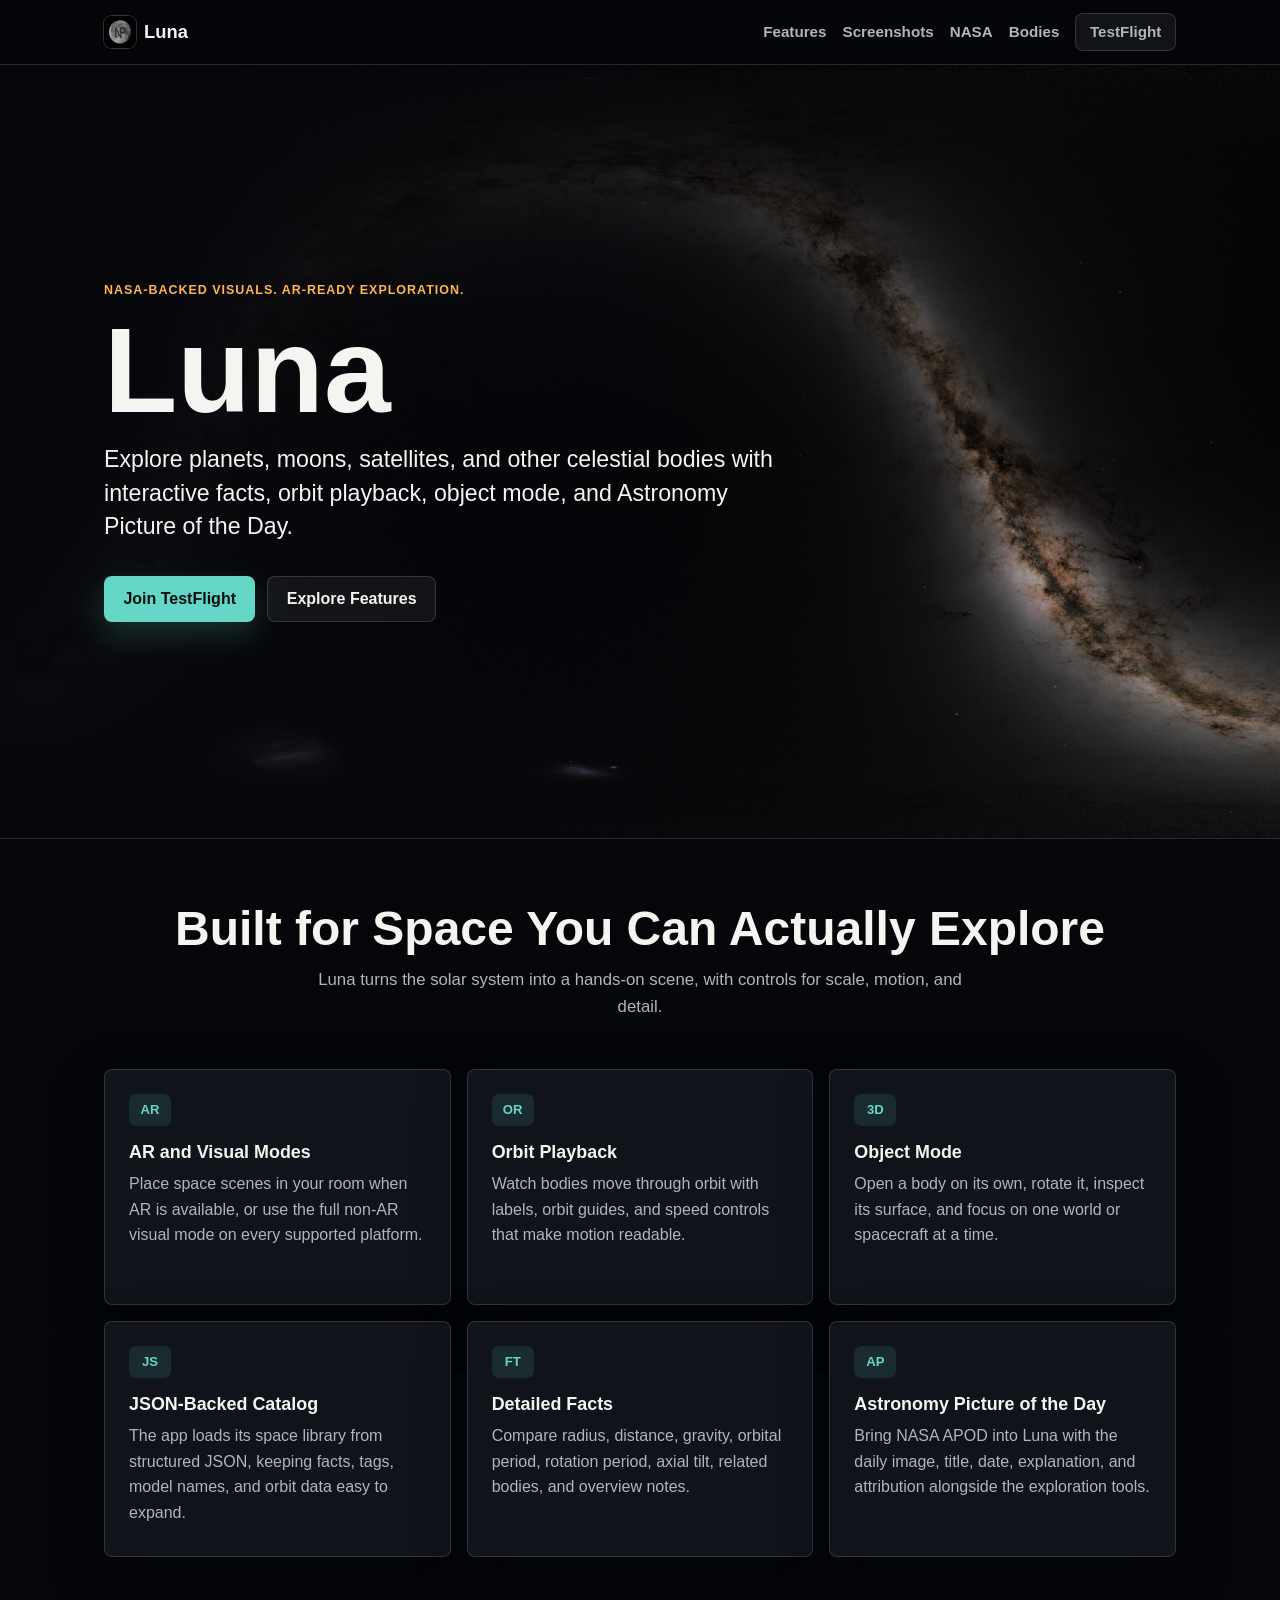
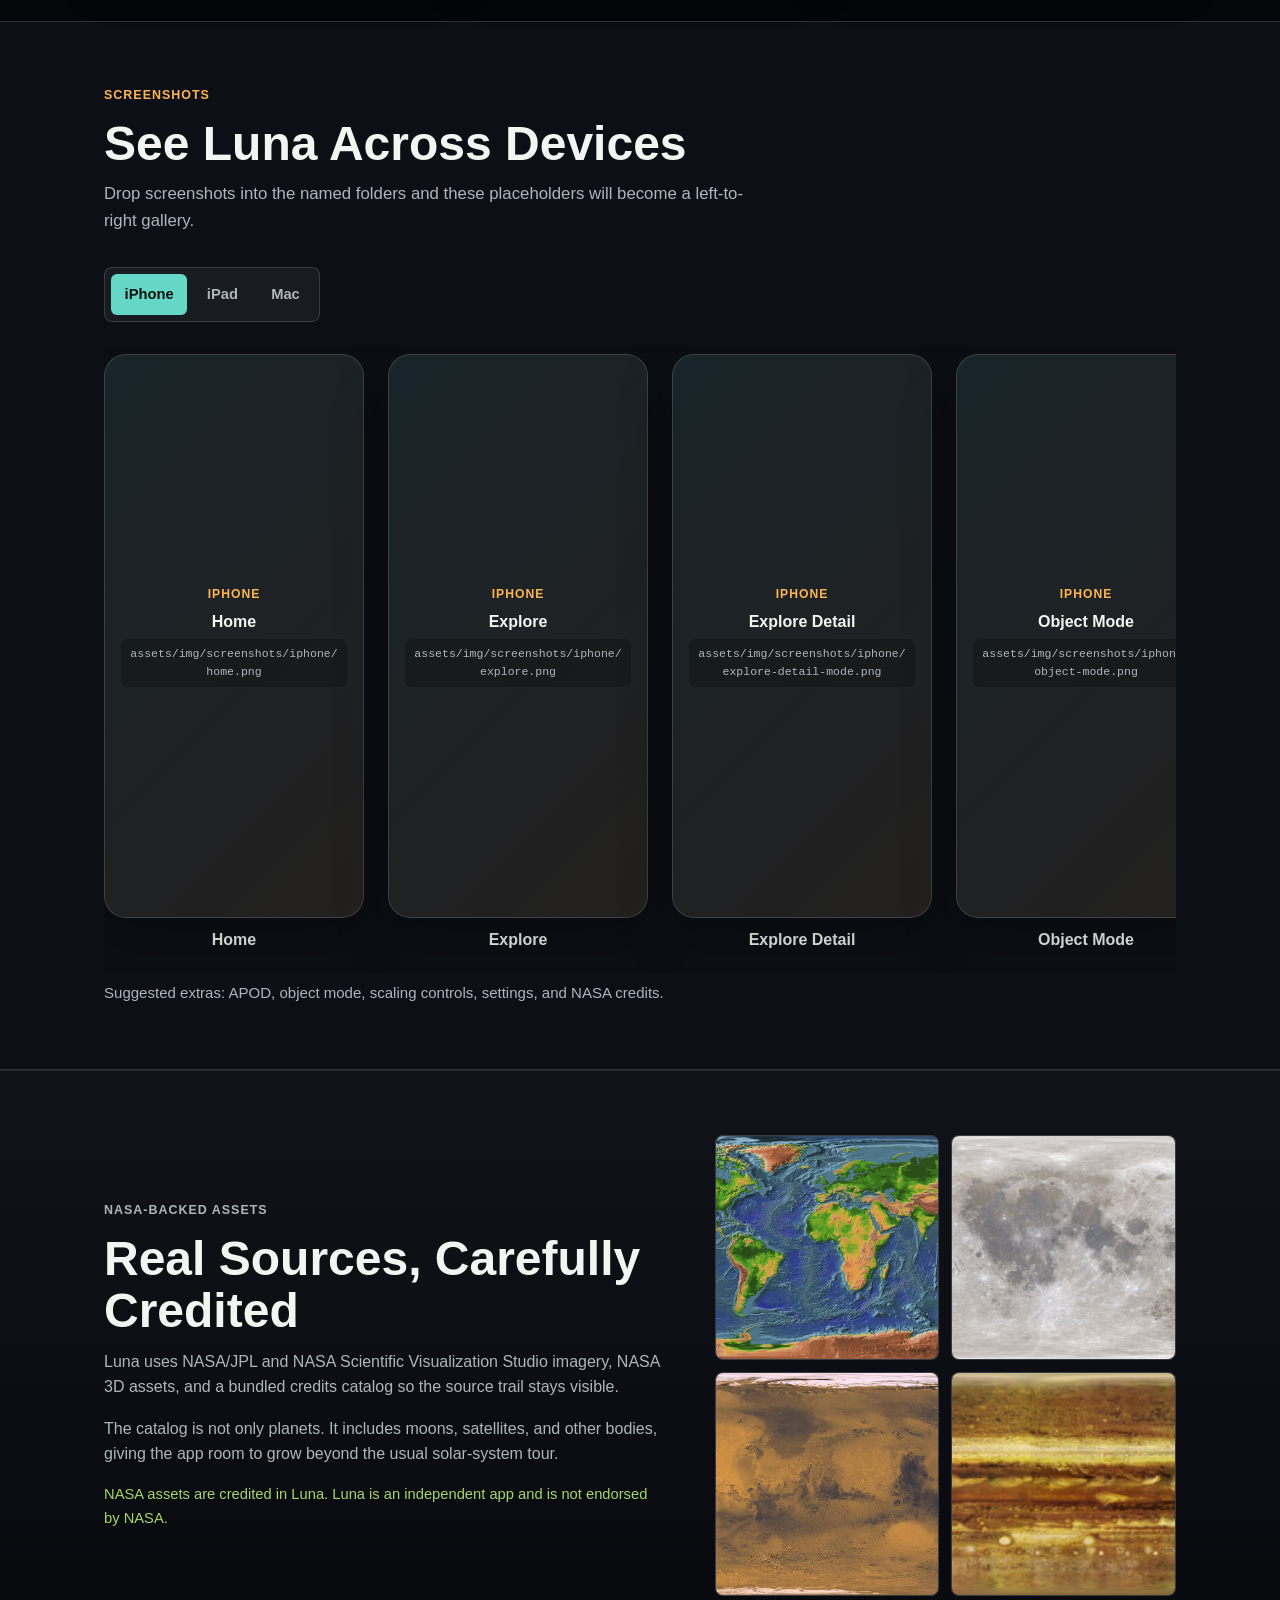
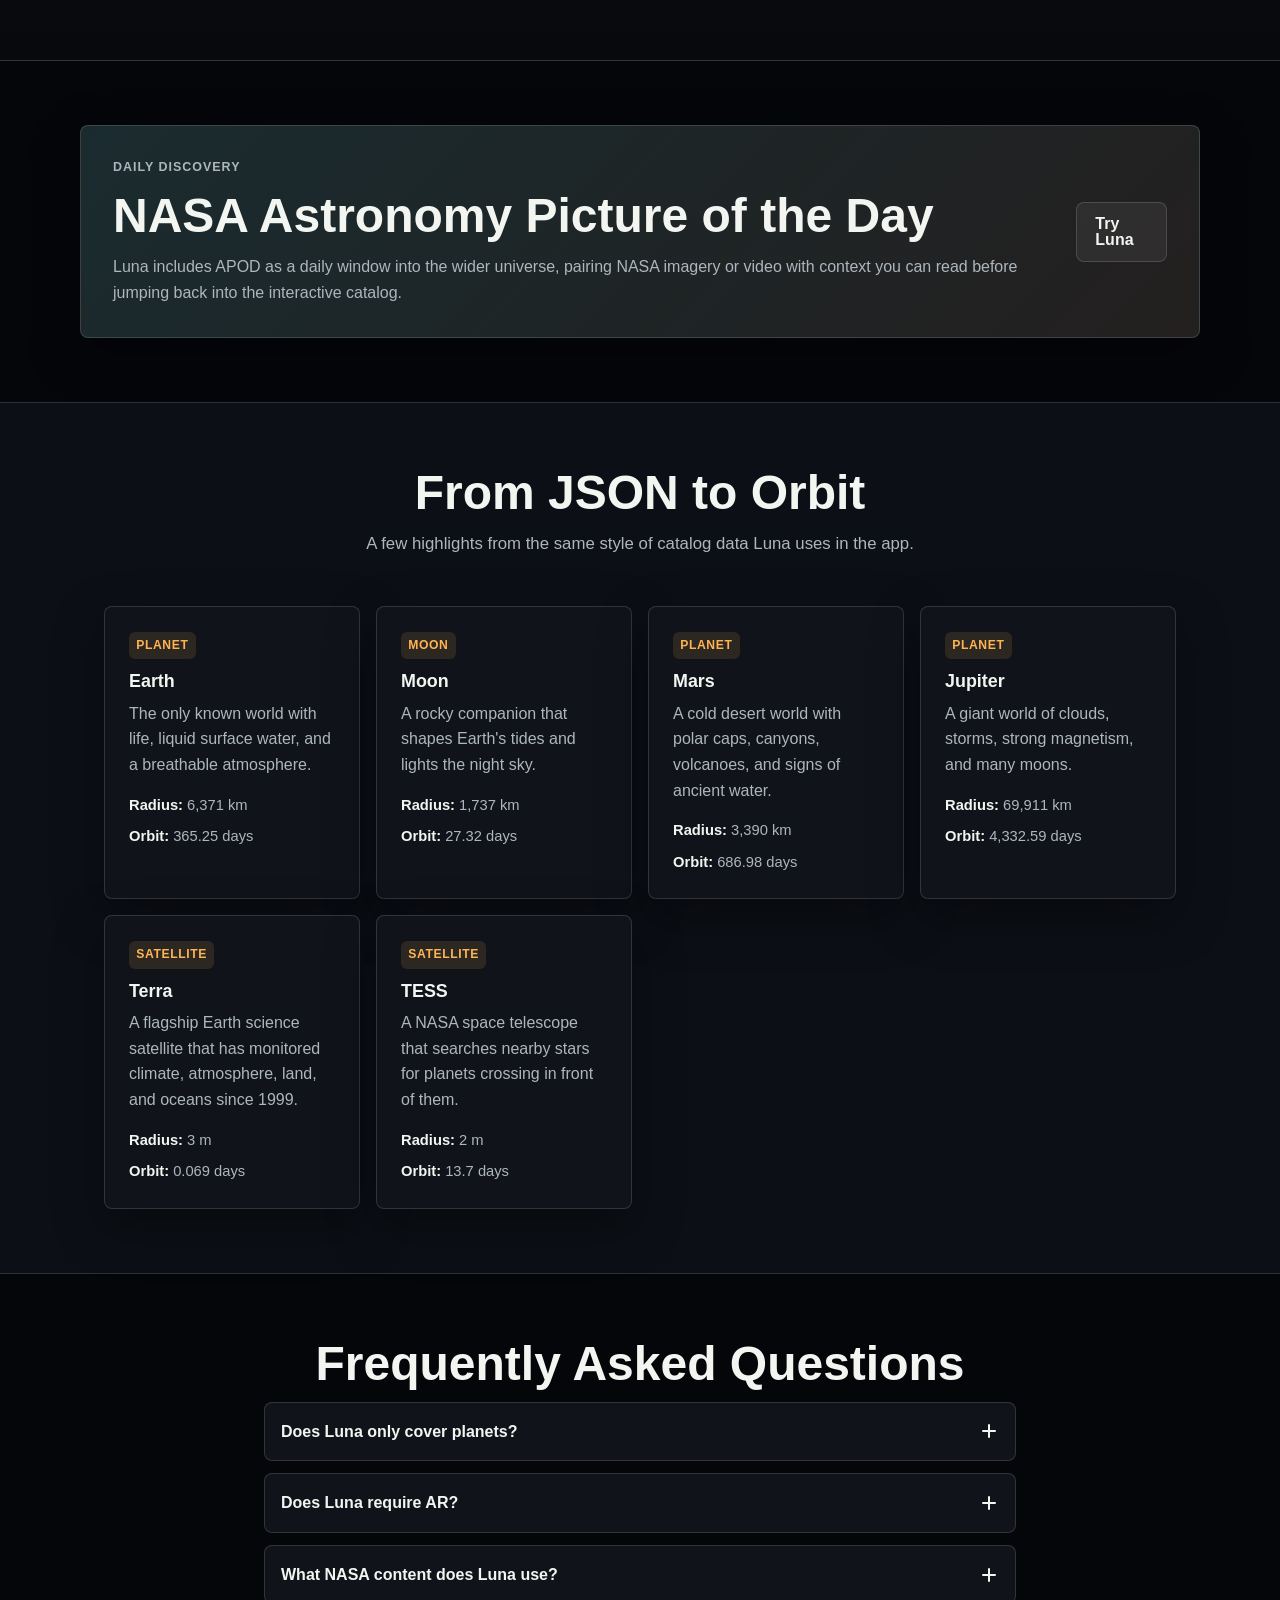
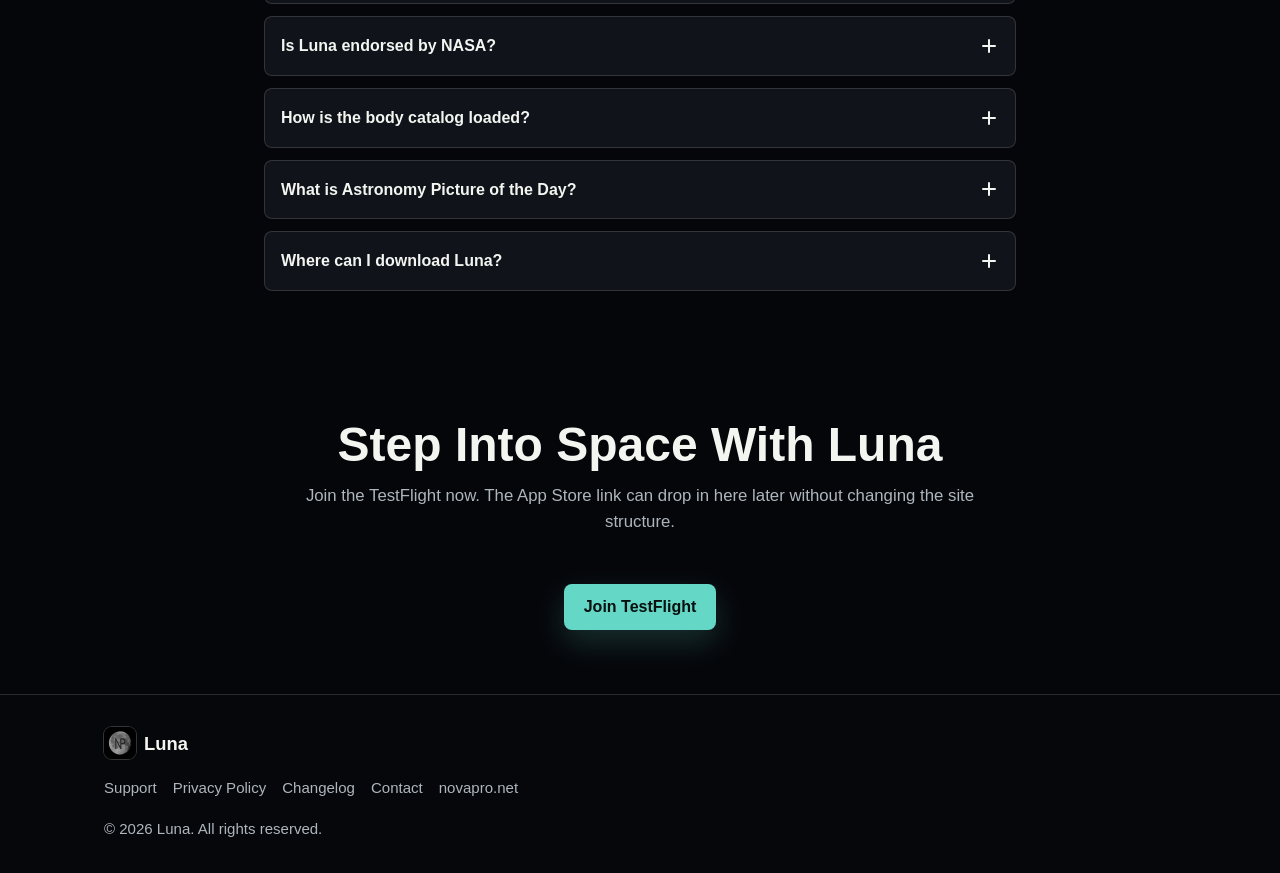
==== commit 831d5a58: "updated how screenshots are shown" ====
--- a/html/index.html
+++ b/html/index.html
@@ -125,9 +125,8 @@
           <div>
             <p class="eyebrow">Screenshots</p>
             <h2 id="screenshots-heading" class="section__heading align-left">See Luna Across Devices</h2>
-            <p class="section__sub align-left">Drop screenshots into the named folders and these placeholders will become the real gallery.</p>
+            <p class="section__sub align-left">Drop screenshots into the named folders and these placeholders will become a left-to-right gallery.</p>
           </div>
-          <button id="screenshots-toggle" class="btn btn--secondary" type="button" aria-expanded="true" aria-controls="screenshots-panel">Hide screenshots</button>
         </div>
 
         <div id="screenshots-panel" class="screenshots-panel">
@@ -137,7 +136,8 @@
             <button class="screenshot-tab" type="button" role="tab" aria-selected="false" data-screenshot-tab="mac">Mac</button>
           </div>
 
-          <div id="screenshot-gallery" class="screenshot-gallery" aria-live="polite"></div>
+          <div id="screenshot-gallery" class="screenshot-gallery" aria-live="polite" tabindex="0"></div>
+          <p class="screenshot-note">Suggested extras: APOD, object mode, scaling controls, settings, and NASA credits.</p>
         </div>
       </div>
     </section>
--- a/html/assets/styles.css
+++ b/html/assets/styles.css
@@ -68,6 +68,7 @@
 .section--visual { background: linear-gradient(180deg, #11131a, #08090d); border-block: 1px solid var(--line); }
 .section__heading { font-size: clamp(1.9rem, 4vw, 3rem); line-height: 1.08; font-weight: 820; letter-spacing: 0; text-align: center; margin-bottom: var(--sp-3); }
 .align-left { text-align: left; }
+.section__sub.align-left { text-align: left; margin-left: 0; margin-right: 0; }
 .section__sub, .lead { max-width: 680px; color: var(--muted); font-size: 1.05rem; text-align: center; margin: 0 auto var(--sp-7); }
 .lead { text-align: left; margin-inline: 0; margin-bottom: var(--sp-6); }
 .features__grid { display: grid; grid-template-columns: repeat(3, minmax(0, 1fr)); gap: var(--sp-4); }
@@ -84,14 +85,19 @@
 .section-topline { display: flex; align-items: end; justify-content: space-between; gap: var(--sp-5); margin-bottom: var(--sp-6); }
 .section-topline .section__heading { margin-bottom: var(--sp-3); }
 .section-topline .section__sub { margin: 0; max-width: 660px; }
-.screenshots-panel[hidden] { display: none; }
 .screenshot-tabs { display: inline-flex; gap: 6px; padding: 6px; margin-bottom: var(--sp-5); border: 1px solid var(--line); border-radius: var(--radius); background: rgba(255,255,255,0.05); }
 .screenshot-tab { min-height: 38px; padding: 0.55rem 0.85rem; border: 0; border-radius: 6px; background: transparent; color: var(--muted); font: inherit; font-size: 0.92rem; font-weight: 750; cursor: pointer; }
 .screenshot-tab[aria-selected="true"] { background: var(--accent); color: #07100f; }
-.screenshot-gallery { display: grid; grid-template-columns: repeat(5, minmax(0, 1fr)); gap: var(--sp-4); align-items: start; }
-.screenshot-card { min-width: 0; }
+.screenshot-gallery { display: flex; gap: var(--sp-5); overflow-x: auto; overflow-y: hidden; scroll-snap-type: x mandatory; -webkit-overflow-scrolling: touch; padding-block: var(--sp-2) var(--sp-5); scrollbar-color: rgba(100,215,198,0.55) rgba(255,255,255,0.08); }
+.screenshot-gallery::-webkit-scrollbar { height: 10px; }
+.screenshot-gallery::-webkit-scrollbar-track { background: rgba(255,255,255,0.08); border-radius: 999px; }
+.screenshot-gallery::-webkit-scrollbar-thumb { background: rgba(100,215,198,0.55); border-radius: 999px; }
+.screenshot-card { flex: 0 0 auto; min-width: 0; scroll-snap-align: center; }
 .screenshot-card h3 { margin-top: var(--sp-3); font-size: 1rem; line-height: 1.2; text-align: center; }
 .screenshot-frame { position: relative; display: grid; place-items: center; overflow: hidden; border: 1px solid var(--line); border-radius: var(--radius); background: linear-gradient(135deg, rgba(100,215,198,0.09), rgba(255,180,84,0.08)), var(--surface); box-shadow: var(--shadow); }
+.screenshot-card--phone { width: min(260px, 72vw); }
+.screenshot-card--tablet { width: min(520px, 82vw); }
+.screenshot-card--desktop { width: min(660px, 88vw); }
 .screenshot-card--phone .screenshot-frame { aspect-ratio: 9 / 19.5; border-radius: 22px; }
 .screenshot-card--tablet .screenshot-frame { aspect-ratio: 4 / 3; border-radius: 16px; }
 .screenshot-card--desktop .screenshot-frame { aspect-ratio: 16 / 10; border-radius: 10px; }
@@ -100,8 +106,9 @@
 .screenshot-placeholder__device { color: var(--accent-2); font-size: 0.76rem; font-weight: 850; letter-spacing: 0.08em; text-transform: uppercase; }
 .screenshot-placeholder strong { color: var(--text); line-height: 1.2; }
 .screenshot-placeholder code { max-width: 100%; padding: 0.35rem 0.45rem; border-radius: 6px; background: rgba(0,0,0,0.22); color: var(--muted); font-size: 0.72rem; overflow-wrap: anywhere; }
-@media (max-width: 980px) { .screenshot-gallery { grid-template-columns: repeat(3, minmax(0, 1fr)); } .section-topline { align-items: start; flex-direction: column; } }
-@media (max-width: 640px) { .screenshot-tabs { width: 100%; display: grid; grid-template-columns: repeat(3, 1fr); } .screenshot-gallery { grid-template-columns: repeat(2, minmax(0, 1fr)); } .screenshot-card--desktop { grid-column: 1 / -1; } }
+.screenshot-note { color: var(--muted); font-size: 0.94rem; margin-top: var(--sp-2); }
+@media (max-width: 980px) { .section-topline { align-items: start; flex-direction: column; } }
+@media (max-width: 640px) { .screenshot-tabs { width: 100%; display: grid; grid-template-columns: repeat(3, 1fr); } .screenshot-gallery { gap: var(--sp-4); padding-inline: var(--sp-1); } }
 
 .apod-panel { display: flex; justify-content: space-between; align-items: center; gap: var(--sp-5); padding: var(--sp-6); background-image: linear-gradient(135deg, rgba(100,215,198,0.12), rgba(255,180,84,0.08)); }
 .body-grid { display: grid; grid-template-columns: repeat(4, minmax(0, 1fr)); gap: var(--sp-4); }
--- a/html/assets/styles.css
+++ b/html/assets/styles.css
@@ -68,6 +68,7 @@
 .section--visual { background: linear-gradient(180deg, #11131a, #08090d); border-block: 1px solid var(--line); }
 .section__heading { font-size: clamp(1.9rem, 4vw, 3rem); line-height: 1.08; font-weight: 820; letter-spacing: 0; text-align: center; margin-bottom: var(--sp-3); }
 .align-left { text-align: left; }
+.section__sub.align-left { text-align: left; margin-left: 0; margin-right: 0; }
 .section__sub, .lead { max-width: 680px; color: var(--muted); font-size: 1.05rem; text-align: center; margin: 0 auto var(--sp-7); }
 .lead { text-align: left; margin-inline: 0; margin-bottom: var(--sp-6); }
 .features__grid { display: grid; grid-template-columns: repeat(3, minmax(0, 1fr)); gap: var(--sp-4); }
@@ -84,14 +85,19 @@
 .section-topline { display: flex; align-items: end; justify-content: space-between; gap: var(--sp-5); margin-bottom: var(--sp-6); }
 .section-topline .section__heading { margin-bottom: var(--sp-3); }
 .section-topline .section__sub { margin: 0; max-width: 660px; }
-.screenshots-panel[hidden] { display: none; }
 .screenshot-tabs { display: inline-flex; gap: 6px; padding: 6px; margin-bottom: var(--sp-5); border: 1px solid var(--line); border-radius: var(--radius); background: rgba(255,255,255,0.05); }
 .screenshot-tab { min-height: 38px; padding: 0.55rem 0.85rem; border: 0; border-radius: 6px; background: transparent; color: var(--muted); font: inherit; font-size: 0.92rem; font-weight: 750; cursor: pointer; }
 .screenshot-tab[aria-selected="true"] { background: var(--accent); color: #07100f; }
-.screenshot-gallery { display: grid; grid-template-columns: repeat(5, minmax(0, 1fr)); gap: var(--sp-4); align-items: start; }
-.screenshot-card { min-width: 0; }
+.screenshot-gallery { display: flex; gap: var(--sp-5); overflow-x: auto; overflow-y: hidden; scroll-snap-type: x mandatory; -webkit-overflow-scrolling: touch; padding-block: var(--sp-2) var(--sp-5); scrollbar-color: rgba(100,215,198,0.55) rgba(255,255,255,0.08); }
+.screenshot-gallery::-webkit-scrollbar { height: 10px; }
+.screenshot-gallery::-webkit-scrollbar-track { background: rgba(255,255,255,0.08); border-radius: 999px; }
+.screenshot-gallery::-webkit-scrollbar-thumb { background: rgba(100,215,198,0.55); border-radius: 999px; }
+.screenshot-card { flex: 0 0 auto; min-width: 0; scroll-snap-align: center; }
 .screenshot-card h3 { margin-top: var(--sp-3); font-size: 1rem; line-height: 1.2; text-align: center; }
 .screenshot-frame { position: relative; display: grid; place-items: center; overflow: hidden; border: 1px solid var(--line); border-radius: var(--radius); background: linear-gradient(135deg, rgba(100,215,198,0.09), rgba(255,180,84,0.08)), var(--surface); box-shadow: var(--shadow); }
+.screenshot-card--phone { width: min(260px, 72vw); }
+.screenshot-card--tablet { width: min(520px, 82vw); }
+.screenshot-card--desktop { width: min(660px, 88vw); }
 .screenshot-card--phone .screenshot-frame { aspect-ratio: 9 / 19.5; border-radius: 22px; }
 .screenshot-card--tablet .screenshot-frame { aspect-ratio: 4 / 3; border-radius: 16px; }
 .screenshot-card--desktop .screenshot-frame { aspect-ratio: 16 / 10; border-radius: 10px; }
@@ -100,8 +106,9 @@
 .screenshot-placeholder__device { color: var(--accent-2); font-size: 0.76rem; font-weight: 850; letter-spacing: 0.08em; text-transform: uppercase; }
 .screenshot-placeholder strong { color: var(--text); line-height: 1.2; }
 .screenshot-placeholder code { max-width: 100%; padding: 0.35rem 0.45rem; border-radius: 6px; background: rgba(0,0,0,0.22); color: var(--muted); font-size: 0.72rem; overflow-wrap: anywhere; }
-@media (max-width: 980px) { .screenshot-gallery { grid-template-columns: repeat(3, minmax(0, 1fr)); } .section-topline { align-items: start; flex-direction: column; } }
-@media (max-width: 640px) { .screenshot-tabs { width: 100%; display: grid; grid-template-columns: repeat(3, 1fr); } .screenshot-gallery { grid-template-columns: repeat(2, minmax(0, 1fr)); } .screenshot-card--desktop { grid-column: 1 / -1; } }
+.screenshot-note { color: var(--muted); font-size: 0.94rem; margin-top: var(--sp-2); }
+@media (max-width: 980px) { .section-topline { align-items: start; flex-direction: column; } }
+@media (max-width: 640px) { .screenshot-tabs { width: 100%; display: grid; grid-template-columns: repeat(3, 1fr); } .screenshot-gallery { gap: var(--sp-4); padding-inline: var(--sp-1); } }
 
 .apod-panel { display: flex; justify-content: space-between; align-items: center; gap: var(--sp-5); padding: var(--sp-6); background-image: linear-gradient(135deg, rgba(100,215,198,0.12), rgba(255,180,84,0.08)); }
 .body-grid { display: grid; grid-template-columns: repeat(4, minmax(0, 1fr)); gap: var(--sp-4); }
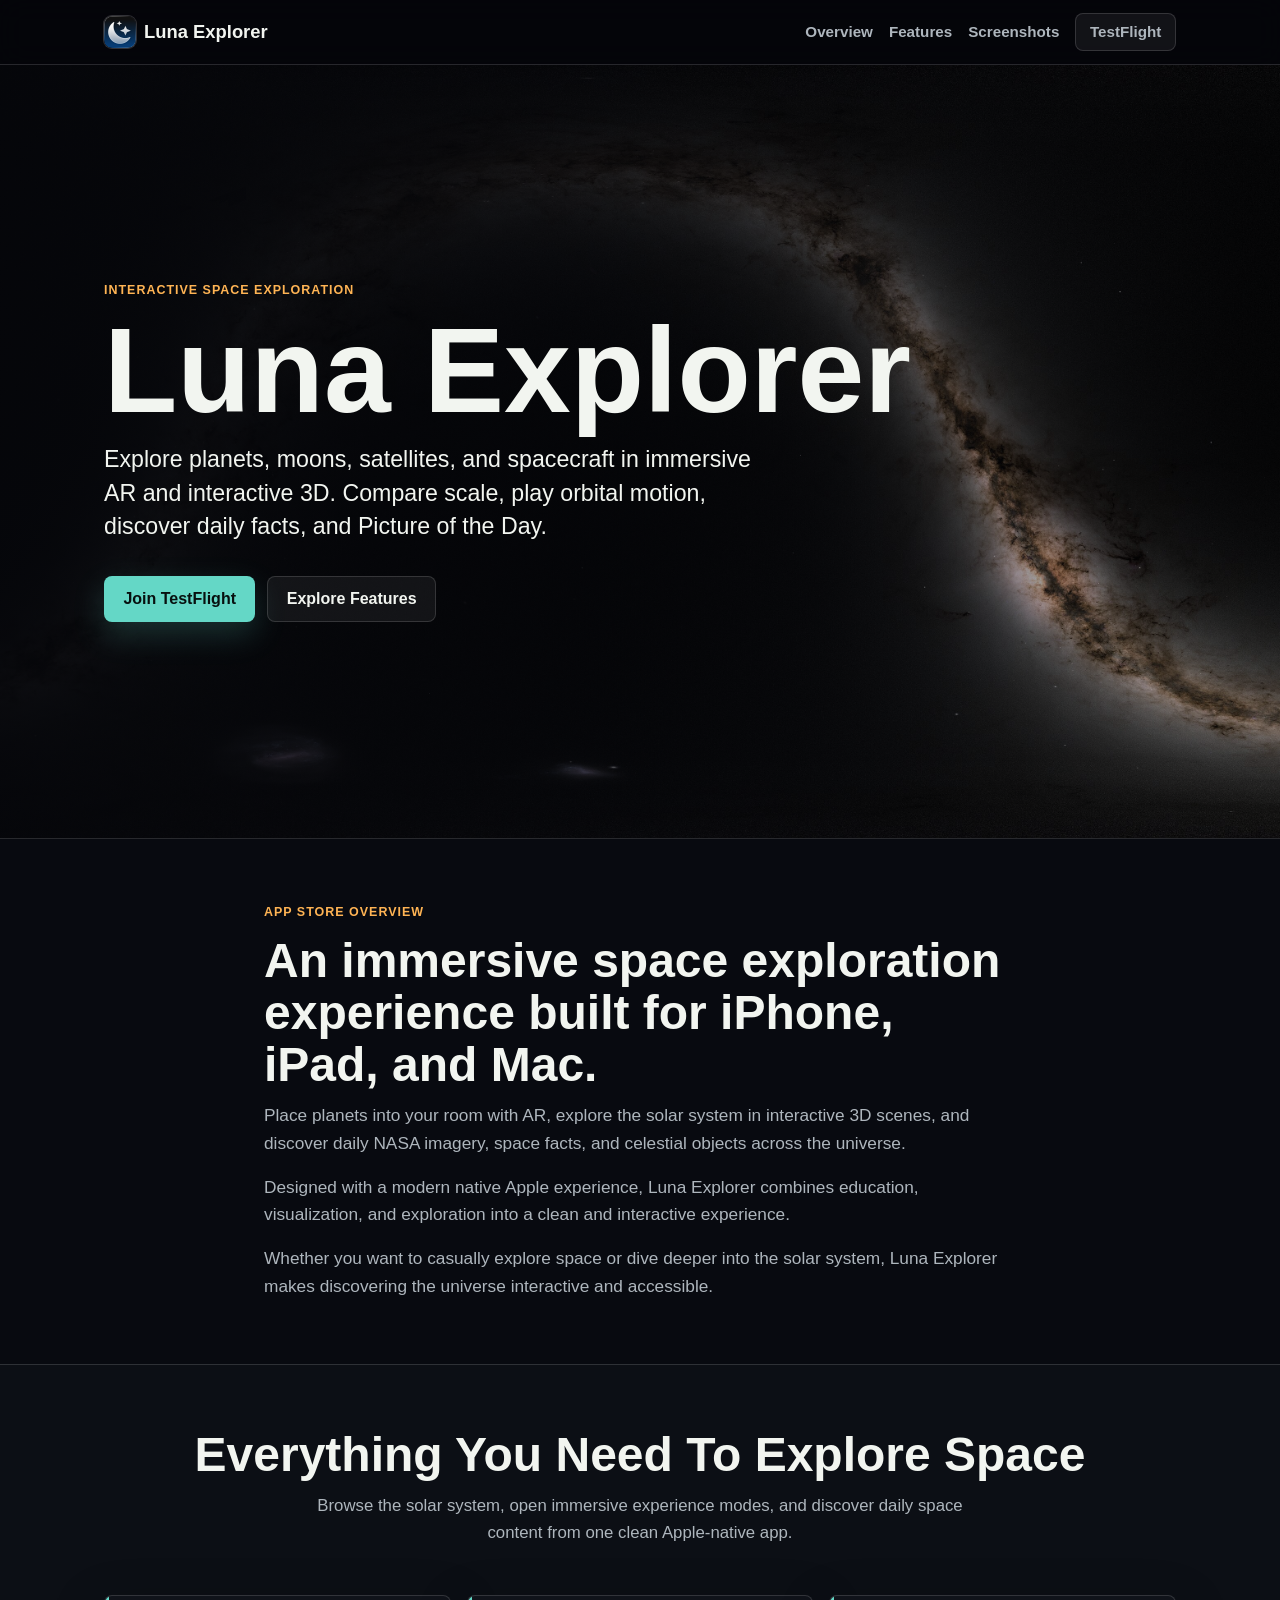
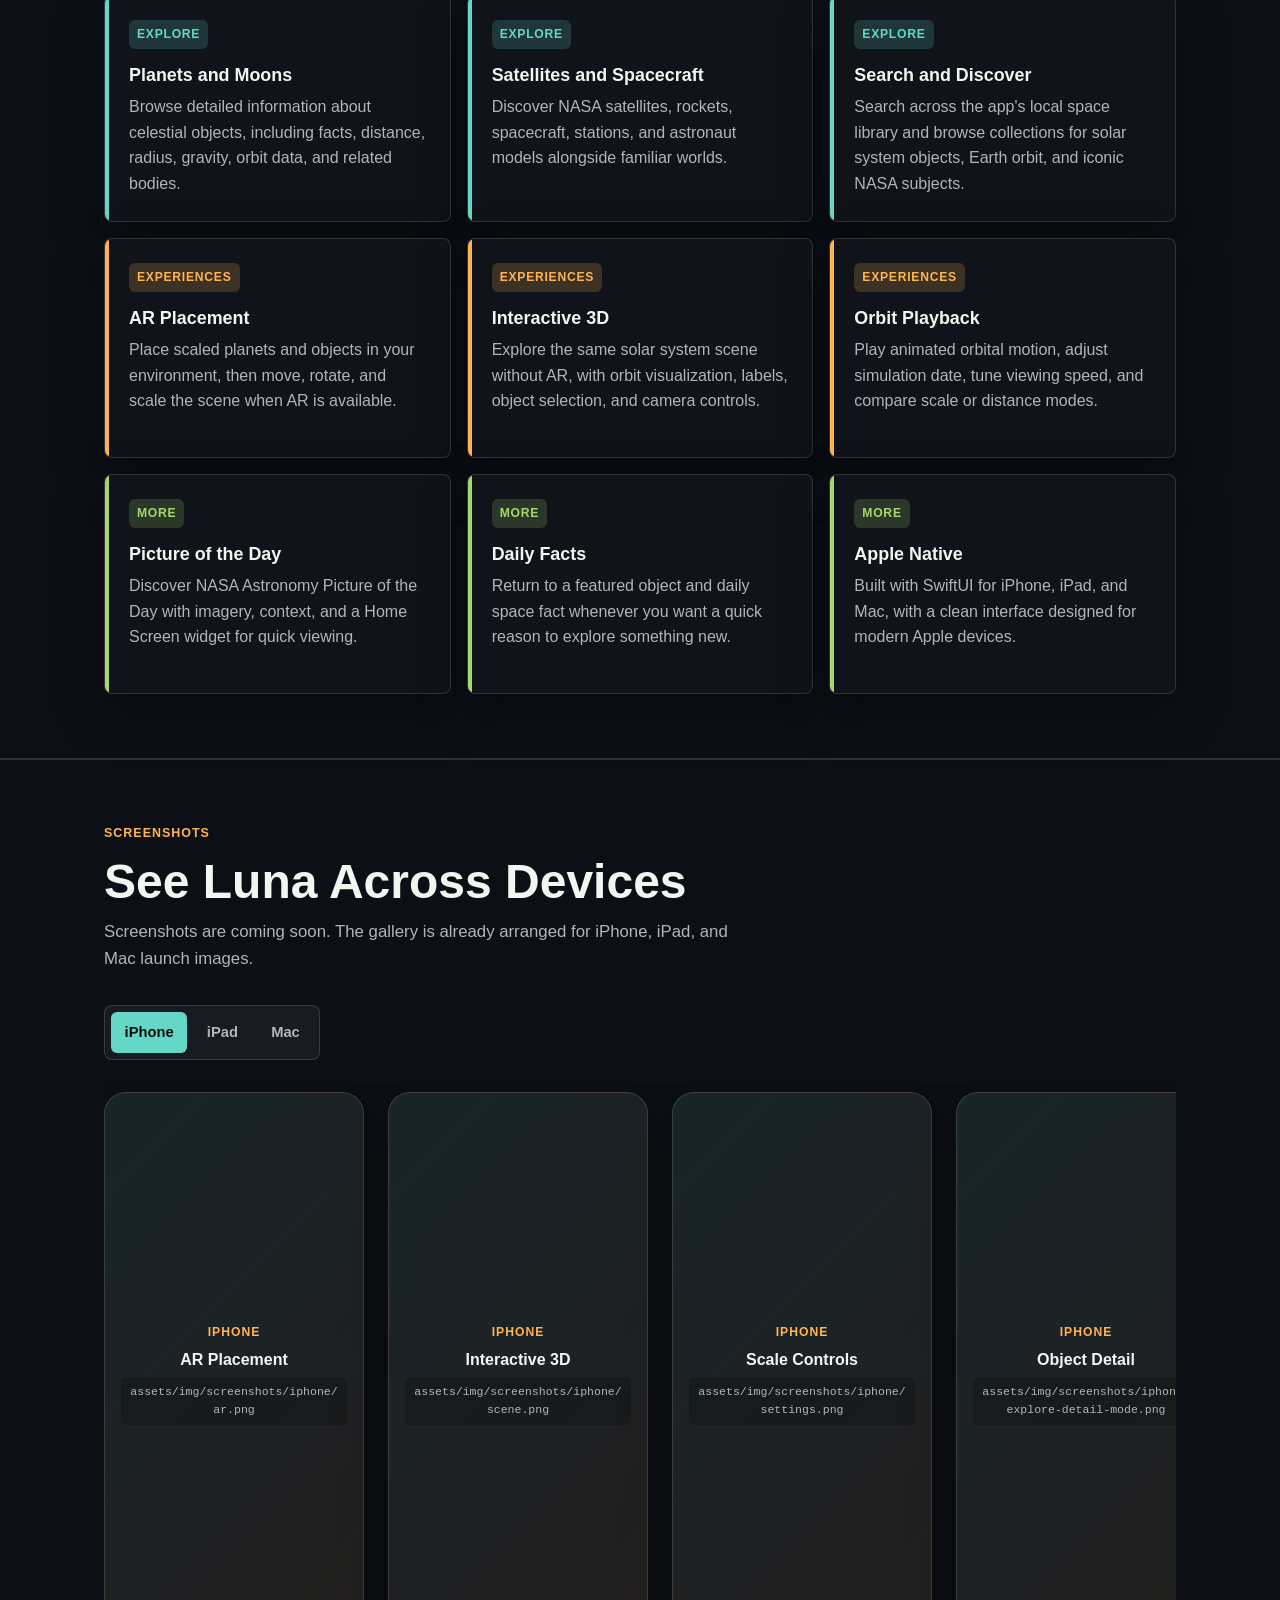
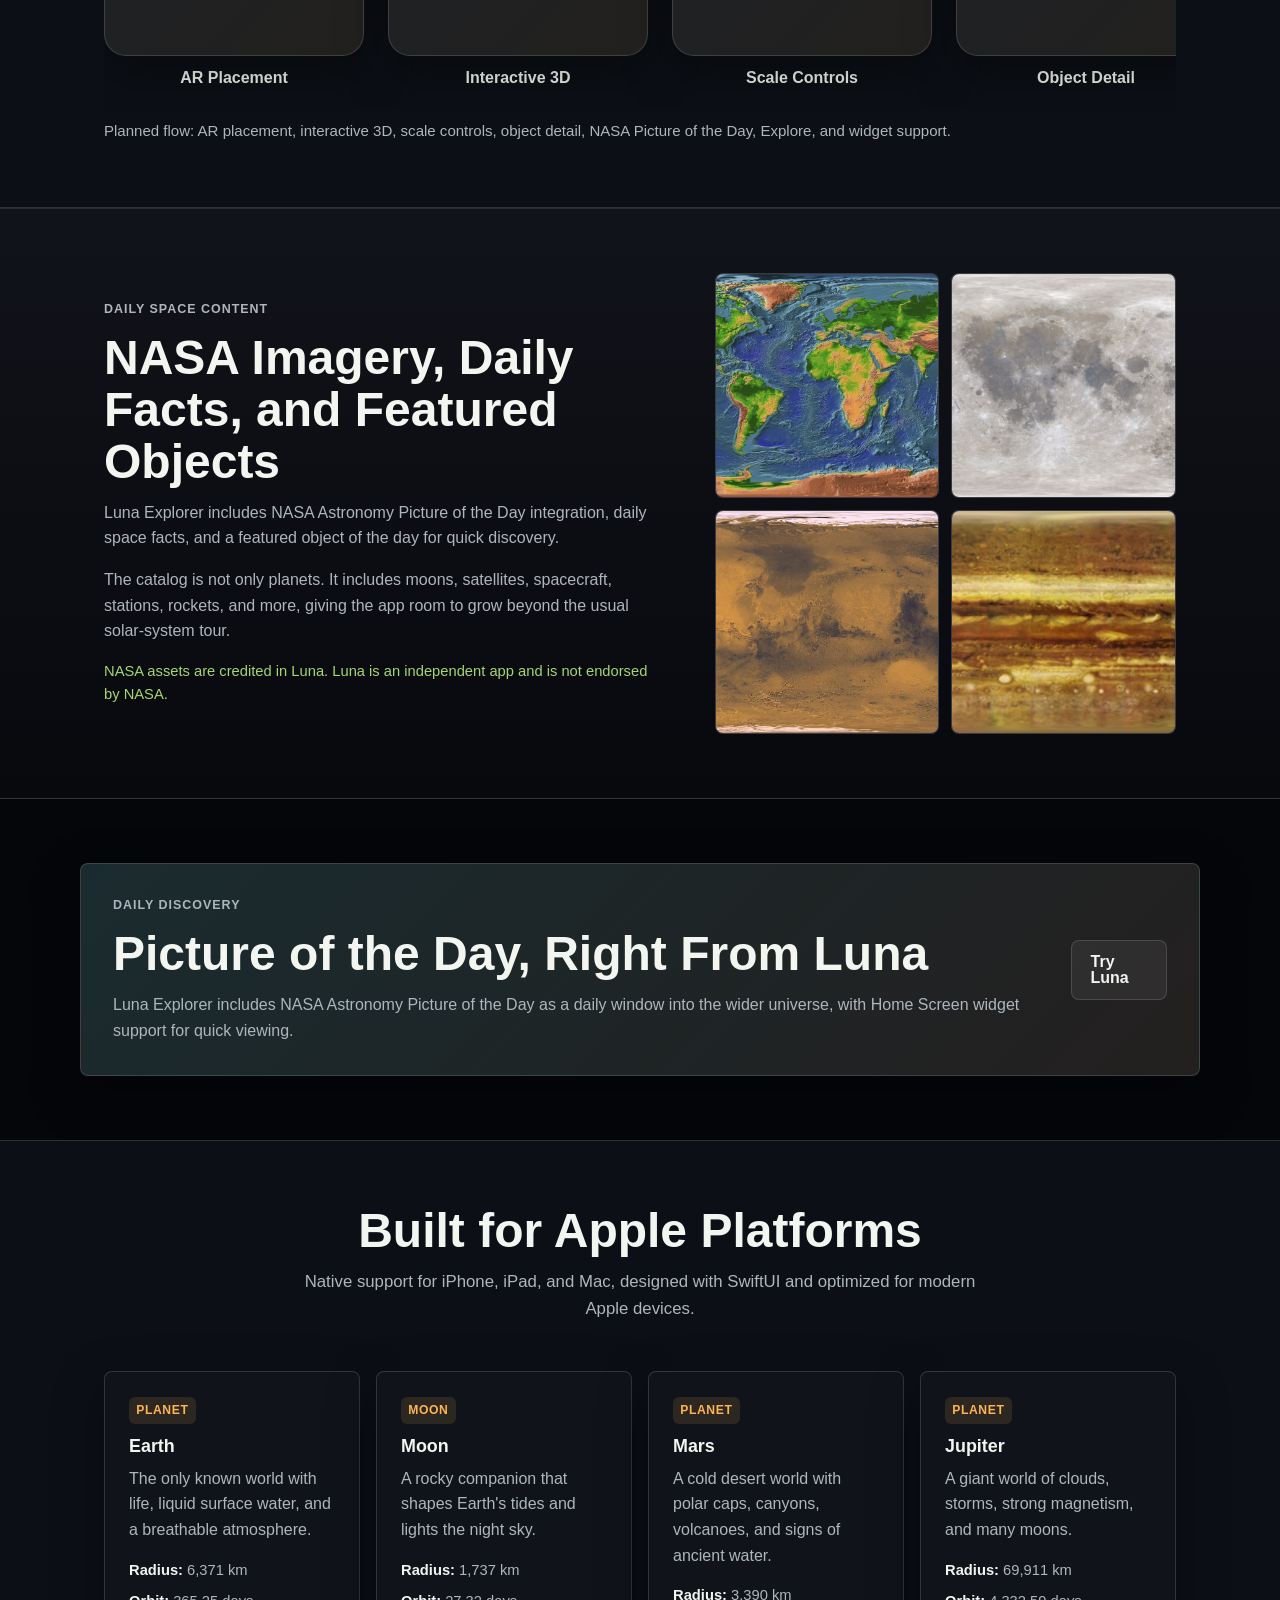
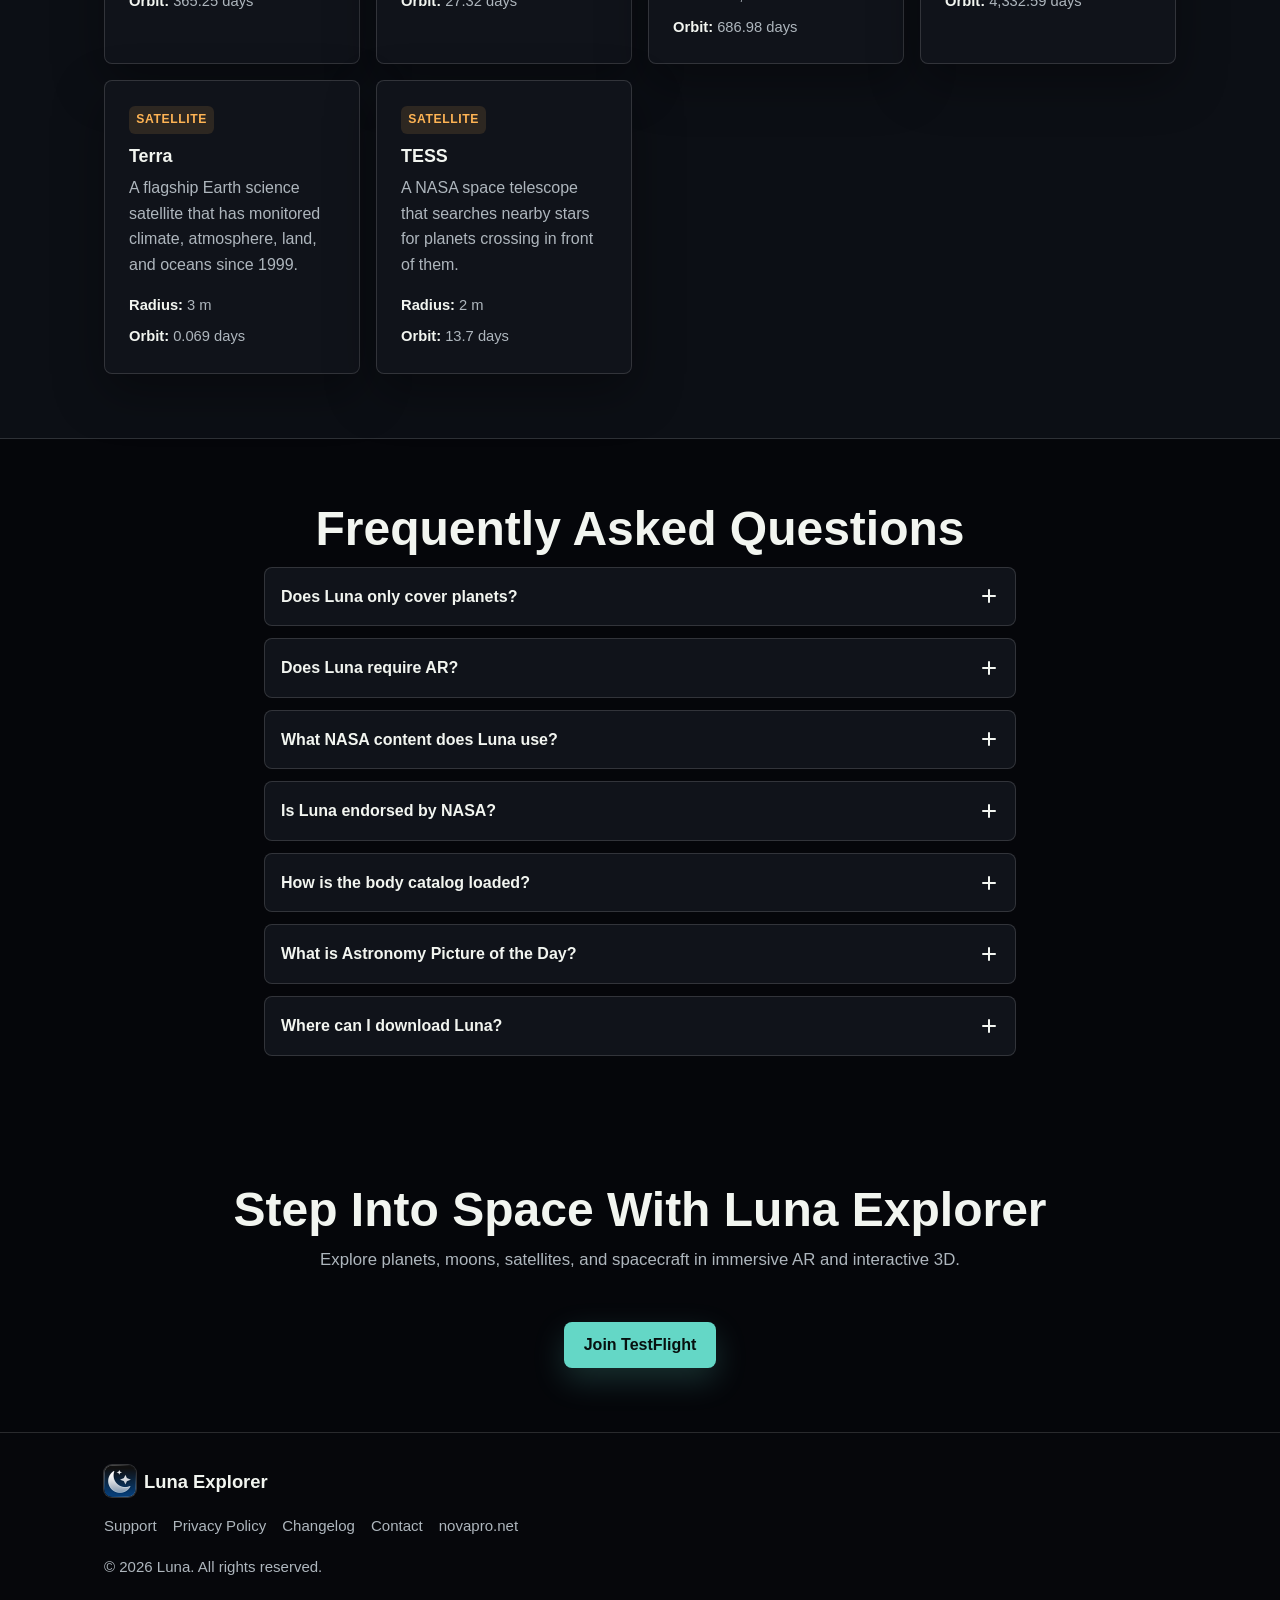
==== commit 9e2c989b: "Fixed up feature list, changed icon, improved SEO and app details" ====
--- a/html/index.html
+++ b/html/index.html
@@ -3,11 +3,11 @@
 <head>
   <meta charset="UTF-8" />
   <meta name="viewport" content="width=device-width, initial-scale=1.0, viewport-fit=cover" />
-  <title>Luna - Explore Space in AR</title>
-  <meta name="description" content="Luna is a NASA-backed educational space app for exploring planets, moons, satellites, and other celestial bodies in AR and visual mode." />
+  <title>Luna Explorer</title>
+  <meta name="description" content="Luna Explorer is an immersive space exploration app for iPhone, iPad, and Mac. Explore planets, moons, satellites, spacecraft, NASA imagery, daily facts, AR, and interactive 3D." />
   <meta name="theme-color" content="#05060a" />
   <meta name="author" content="Daniel Kravec" />
-  <meta name="keywords" content="Luna, astronomy app, AR space app, planets, moons, satellites, NASA imagery, Astronomy Picture of the Day" />
+  <meta name="keywords" content="Luna Explorer, astronomy app, AR space app, planets, moons, satellites, spacecraft, NASA imagery, Astronomy Picture of the Day, solar system, 3D space app" />
   <link rel="canonical" href="https://luna.novapro.net/" />
   <link rel="icon" type="image/png" href="assets/img/app-icon.png" />
   <link rel="apple-touch-icon" href="assets/img/app-icon.png" />
@@ -15,21 +15,21 @@
   <link rel="preload" as="image" href="assets/img/milkyway.jpg" />
   <link rel="preload" as="script" href="assets/main.js" />
   <meta property="og:type" content="website" />
-  <meta property="og:title" content="Luna - Explore Space in AR" />
-  <meta property="og:description" content="Browse a JSON-backed space catalog, inspect celestial body facts, and step into orbit with AR experiences." />
+  <meta property="og:title" content="Luna Explorer - Interactive Space Exploration" />
+  <meta property="og:description" content="Explore planets, moons, satellites, and spacecraft in immersive AR and interactive 3D with NASA imagery, daily facts, and orbit playback." />
   <meta property="og:image" content="https://luna.novapro.net/assets/img/app-icon.png" />
   <meta property="og:url" content="https://luna.novapro.net/" />
-  <meta property="og:site_name" content="Luna" />
+  <meta property="og:site_name" content="Luna Explorer" />
   <meta name="twitter:card" content="summary_large_image" />
-  <meta name="twitter:title" content="Luna - Explore Space in AR" />
-  <meta name="twitter:description" content="Planets, moons, satellites, APOD, and NASA-backed visuals in one educational space app." />
+  <meta name="twitter:title" content="Luna Explorer - Interactive Space Exploration" />
+  <meta name="twitter:description" content="Planets, moons, satellites, spacecraft, APOD, daily facts, AR, and interactive 3D in one educational space app." />
   <meta name="twitter:image" content="https://luna.novapro.net/assets/img/app-icon.png" />
   <script type="application/ld+json">
   {
     "@context": "https://schema.org",
     "@type": "SoftwareApplication",
-    "name": "Luna",
-    "description": "A NASA-backed educational space app for exploring planets, moons, satellites, and other celestial bodies in AR and visual mode.",
+    "name": "Luna Explorer",
+    "description": "An immersive space exploration app for iPhone, iPad, and Mac. Explore planets, moons, satellites, spacecraft, NASA imagery, daily facts, AR, and interactive 3D.",
     "applicationCategory": "EducationApplication",
     "operatingSystem": "iOS, iPadOS, macOS",
     "offers": {
@@ -58,7 +58,7 @@
     <div class="container site-header__inner">
       <a href="/" class="site-logo" aria-label="Luna home">
         <img src="assets/img/app-icon.png" alt="" class="site-logo__icon" width="32" height="32" />
-        <span>Luna</span>
+        <span>Luna Explorer</span>
       </a>
       <nav aria-label="Primary">
         <ul id="nav-links" class="nav-links"></ul>
@@ -70,50 +70,77 @@
     <section class="hero" aria-labelledby="hero-heading">
       <div class="hero__media" aria-hidden="true"></div>
       <div class="container hero__content">
-        <p class="eyebrow">NASA-backed visuals. AR-ready exploration.</p>
-        <h1 id="hero-heading">Luna</h1>
-        <p class="hero__sub">Explore planets, moons, satellites, and other celestial bodies with interactive facts, orbit playback, object mode, and Astronomy Picture of the Day.</p>
+        <p class="eyebrow">Interactive Space Exploration</p>
+        <h1 id="hero-heading">Luna Explorer</h1>
+        <p class="hero__sub">Explore planets, moons, satellites, and spacecraft in immersive AR and interactive 3D. Compare scale, play orbital motion, discover daily facts, and Picture of the Day.</p>
         <div class="hero__ctas">
           <a href="https://testflight.apple.com/join/estR1gfD" class="btn btn--primary" target="_blank" rel="noopener">Join TestFlight</a>
-          <a href="#experience" class="btn btn--secondary">Explore Features</a>
-        </div>
-      </div>
-    </section>
-
-    <section id="experience" class="section" aria-labelledby="experience-heading">
-      <div class="container">
-        <h2 id="experience-heading" class="section__heading">Built for Space You Can Actually Explore</h2>
-        <p class="section__sub">Luna turns the solar system into a hands-on scene, with controls for scale, motion, and detail.</p>
+          <a href="#overview" class="btn btn--secondary">Explore Features</a>
+        </div>
+      </div>
+    </section>
+
+    <section id="overview" class="section listing-section" aria-labelledby="overview-heading">
+      <div class="container narrow">
+        <p class="eyebrow">App Store overview</p>
+        <h2 id="overview-heading" class="section__heading align-left">An immersive space exploration experience built for iPhone, iPad, and Mac.</h2>
+        <div class="listing-copy">
+          <p>Place planets into your room with AR, explore the solar system in interactive 3D scenes, and discover daily NASA imagery, space facts, and celestial objects across the universe.</p>
+          <p>Designed with a modern native Apple experience, Luna Explorer combines education, visualization, and exploration into a clean and interactive experience.</p>
+          <p>Whether you want to casually explore space or dive deeper into the solar system, Luna Explorer makes discovering the universe interactive and accessible.</p>
+        </div>
+      </div>
+    </section>
+
+    <section id="features" class="section section--alt" aria-labelledby="features-heading">
+      <div class="container">
+        <h2 id="features-heading" class="section__heading">Everything You Need To Explore Space</h2>
+        <p class="section__sub">Browse the solar system, open immersive experience modes, and discover daily space content from one clean Apple-native app.</p>
         <div class="features__grid">
-          <article class="feature-card">
-            <span class="feature-card__icon" aria-hidden="true">AR</span>
-            <h3>AR and Visual Modes</h3>
-            <p>Place space scenes in your room when AR is available, or use the full non-AR visual mode on every supported platform.</p>
-          </article>
-          <article class="feature-card">
-            <span class="feature-card__icon" aria-hidden="true">OR</span>
+          <article class="feature-card feature-card--explore">
+            <span class="feature-card__type">Explore</span>
+            <h3>Planets and Moons</h3>
+            <p>Browse detailed information about celestial objects, including facts, distance, radius, gravity, orbit data, and related bodies.</p>
+          </article>
+          <article class="feature-card feature-card--explore">
+            <span class="feature-card__type">Explore</span>
+            <h3>Satellites and Spacecraft</h3>
+            <p>Discover NASA satellites, rockets, spacecraft, stations, and astronaut models alongside familiar worlds.</p>
+          </article>
+          <article class="feature-card feature-card--explore">
+            <span class="feature-card__type">Explore</span>
+            <h3>Search and Discover</h3>
+            <p>Search across the app's local space library and browse collections for solar system objects, Earth orbit, and iconic NASA subjects.</p>
+          </article>
+          <article class="feature-card feature-card--experience">
+            <span class="feature-card__type">Experiences</span>
+            <h3>AR Placement</h3>
+            <p>Place scaled planets and objects in your environment, then move, rotate, and scale the scene when AR is available.</p>
+          </article>
+          <article class="feature-card feature-card--experience">
+            <span class="feature-card__type">Experiences</span>
+            <h3>Interactive 3D</h3>
+            <p>Explore the same solar system scene without AR, with orbit visualization, labels, object selection, and camera controls.</p>
+          </article>
+          <article class="feature-card feature-card--experience">
+            <span class="feature-card__type">Experiences</span>
             <h3>Orbit Playback</h3>
-            <p>Watch bodies move through orbit with labels, orbit guides, and speed controls that make motion readable.</p>
-          </article>
-          <article class="feature-card">
-            <span class="feature-card__icon" aria-hidden="true">3D</span>
-            <h3>Object Mode</h3>
-            <p>Open a body on its own, rotate it, inspect its surface, and focus on one world or spacecraft at a time.</p>
-          </article>
-          <article class="feature-card">
-            <span class="feature-card__icon" aria-hidden="true">JS</span>
-            <h3>JSON-Backed Catalog</h3>
-            <p>The app loads its space library from structured JSON, keeping facts, tags, model names, and orbit data easy to expand.</p>
-          </article>
-          <article class="feature-card">
-            <span class="feature-card__icon" aria-hidden="true">FT</span>
-            <h3>Detailed Facts</h3>
-            <p>Compare radius, distance, gravity, orbital period, rotation period, axial tilt, related bodies, and overview notes.</p>
-          </article>
-          <article class="feature-card">
-            <span class="feature-card__icon" aria-hidden="true">AP</span>
-            <h3>Astronomy Picture of the Day</h3>
-            <p>Bring NASA APOD into Luna with the daily image, title, date, explanation, and attribution alongside the exploration tools.</p>
+            <p>Play animated orbital motion, adjust simulation date, tune viewing speed, and compare scale or distance modes.</p>
+          </article>
+          <article class="feature-card feature-card--more">
+            <span class="feature-card__type">More</span>
+            <h3>Picture of the Day</h3>
+            <p>Discover NASA Astronomy Picture of the Day with imagery, context, and a Home Screen widget for quick viewing.</p>
+          </article>
+          <article class="feature-card feature-card--more">
+            <span class="feature-card__type">More</span>
+            <h3>Daily Facts</h3>
+            <p>Return to a featured object and daily space fact whenever you want a quick reason to explore something new.</p>
+          </article>
+          <article class="feature-card feature-card--more">
+            <span class="feature-card__type">More</span>
+            <h3>Apple Native</h3>
+            <p>Built with SwiftUI for iPhone, iPad, and Mac, with a clean interface designed for modern Apple devices.</p>
           </article>
         </div>
       </div>
@@ -125,7 +152,7 @@
           <div>
             <p class="eyebrow">Screenshots</p>
             <h2 id="screenshots-heading" class="section__heading align-left">See Luna Across Devices</h2>
-            <p class="section__sub align-left">Drop screenshots into the named folders and these placeholders will become a left-to-right gallery.</p>
+            <p class="section__sub align-left">Screenshots are coming soon. The gallery is already arranged for iPhone, iPad, and Mac launch images.</p>
           </div>
         </div>
 
@@ -137,7 +164,7 @@
           </div>
 
           <div id="screenshot-gallery" class="screenshot-gallery" aria-live="polite" tabindex="0"></div>
-          <p class="screenshot-note">Suggested extras: APOD, object mode, scaling controls, settings, and NASA credits.</p>
+          <p class="screenshot-note">Planned flow: AR placement, interactive 3D, scale controls, object detail, NASA Picture of the Day, Explore, and widget support.</p>
         </div>
       </div>
     </section>
@@ -145,10 +172,10 @@
     <section id="nasa" class="section section--visual" aria-labelledby="nasa-heading">
       <div class="container visual-split">
         <div class="visual-split__copy">
-          <p class="eyebrow">NASA-backed assets</p>
-          <h2 id="nasa-heading" class="section__heading align-left">Real Sources, Carefully Credited</h2>
-          <p>Luna uses NASA/JPL and NASA Scientific Visualization Studio imagery, NASA 3D assets, and a bundled credits catalog so the source trail stays visible.</p>
-          <p>The catalog is not only planets. It includes moons, satellites, and other bodies, giving the app room to grow beyond the usual solar-system tour.</p>
+          <p class="eyebrow">Daily space content</p>
+          <h2 id="nasa-heading" class="section__heading align-left">NASA Imagery, Daily Facts, and Featured Objects</h2>
+          <p>Luna Explorer includes NASA Astronomy Picture of the Day integration, daily space facts, and a featured object of the day for quick discovery.</p>
+          <p>The catalog is not only planets. It includes moons, satellites, spacecraft, stations, rockets, and more, giving the app room to grow beyond the usual solar-system tour.</p>
           <p class="fine-print">NASA assets are credited in Luna. Luna is an independent app and is not endorsed by NASA.</p>
         </div>
         <div class="texture-grid" aria-label="Examples of Luna body textures">
@@ -164,8 +191,8 @@
       <div class="container apod-panel">
         <div>
           <p class="eyebrow">Daily discovery</p>
-          <h2 id="apod-heading" class="section__heading align-left">NASA Astronomy Picture of the Day</h2>
-          <p>Luna includes APOD as a daily window into the wider universe, pairing NASA imagery or video with context you can read before jumping back into the interactive catalog.</p>
+          <h2 id="apod-heading" class="section__heading align-left">Picture of the Day, Right From Luna</h2>
+          <p>Luna Explorer includes NASA Astronomy Picture of the Day as a daily window into the wider universe, with Home Screen widget support for quick viewing.</p>
         </div>
         <a href="https://testflight.apple.com/join/estR1gfD" class="btn btn--secondary" target="_blank" rel="noopener">Try Luna</a>
       </div>
@@ -173,8 +200,8 @@
 
     <section id="bodies" class="section section--alt" aria-labelledby="bodies-heading">
       <div class="container">
-        <h2 id="bodies-heading" class="section__heading">From JSON to Orbit</h2>
-        <p class="section__sub">A few highlights from the same style of catalog data Luna uses in the app.</p>
+        <h2 id="bodies-heading" class="section__heading">Built for Apple Platforms</h2>
+        <p class="section__sub">Native support for iPhone, iPad, and Mac, designed with SwiftUI and optimized for modern Apple devices.</p>
         <div id="body-highlights" class="body-grid" aria-live="polite"></div>
       </div>
     </section>
@@ -188,8 +215,8 @@
 
     <section class="section cta" aria-labelledby="cta-heading">
       <div class="container">
-        <h2 id="cta-heading" class="section__heading">Step Into Space With Luna</h2>
-        <p class="section__sub">Join the TestFlight now. The App Store link can drop in here later without changing the site structure.</p>
+        <h2 id="cta-heading" class="section__heading">Step Into Space With Luna Explorer</h2>
+        <p class="section__sub">Explore planets, moons, satellites, and spacecraft in immersive AR and interactive 3D.</p>
         <a href="https://testflight.apple.com/join/estR1gfD" class="btn btn--primary" target="_blank" rel="noopener">Join TestFlight</a>
       </div>
     </section>
@@ -199,7 +226,7 @@
     <div class="container site-footer__inner">
       <span class="site-logo">
         <img src="assets/img/app-icon.png" alt="" class="site-logo__icon" width="32" height="32" />
-        <span>Luna</span>
+        <span>Luna Explorer</span>
       </span>
       <ul id="footer-links" class="footer__links"></ul>
       <p id="footer-copy" class="footer__copy"></p>
--- a/html/assets/styles.css
+++ b/html/assets/styles.css
@@ -71,10 +71,16 @@
 .section__sub.align-left { text-align: left; margin-left: 0; margin-right: 0; }
 .section__sub, .lead { max-width: 680px; color: var(--muted); font-size: 1.05rem; text-align: center; margin: 0 auto var(--sp-7); }
 .lead { text-align: left; margin-inline: 0; margin-bottom: var(--sp-6); }
+.listing-section { background: #080a10; }
+.listing-copy { display: grid; gap: var(--sp-4); color: var(--muted); font-size: 1.08rem; }
 .features__grid { display: grid; grid-template-columns: repeat(3, minmax(0, 1fr)); gap: var(--sp-4); }
 .feature-card, .body-card, .apod-panel, .prose, .changelog-entry { background: var(--surface); border: 1px solid var(--line); border-radius: var(--radius); box-shadow: var(--shadow); }
-.feature-card { padding: var(--sp-5); min-height: 236px; }
-.feature-card__icon { display: inline-flex; align-items: center; justify-content: center; width: 42px; height: 32px; margin-bottom: var(--sp-4); border-radius: 7px; background: rgba(100,215,198,0.12); color: var(--accent); font-size: 0.82rem; font-weight: 850; }
+.feature-card { position: relative; padding: var(--sp-5); min-height: 220px; overflow: hidden; }
+.feature-card::before { content: ""; position: absolute; inset: 0 auto 0 0; width: 4px; background: var(--feature-color, var(--accent)); }
+.feature-card__type { display: inline-flex; margin-bottom: var(--sp-4); padding: 0.28rem 0.5rem; border-radius: 6px; background: color-mix(in srgb, var(--feature-color, var(--accent)) 18%, transparent); color: var(--feature-color, var(--accent)); font-size: 0.76rem; font-weight: 850; letter-spacing: 0.06em; text-transform: uppercase; }
+.feature-card--explore { --feature-color: var(--accent); }
+.feature-card--experience { --feature-color: var(--accent-2); }
+.feature-card--more { --feature-color: var(--accent-3); }
 .feature-card h3, .body-card h3 { font-size: 1.12rem; line-height: 1.2; margin-bottom: var(--sp-2); }
 .feature-card p, .body-card p, .visual-split p, .apod-panel p { color: var(--muted); }
 .visual-split { display: grid; grid-template-columns: minmax(0, 1fr) minmax(320px, 0.82fr); gap: var(--sp-7); align-items: center; }
--- a/html/assets/styles.css
+++ b/html/assets/styles.css
@@ -71,10 +71,16 @@
 .section__sub.align-left { text-align: left; margin-left: 0; margin-right: 0; }
 .section__sub, .lead { max-width: 680px; color: var(--muted); font-size: 1.05rem; text-align: center; margin: 0 auto var(--sp-7); }
 .lead { text-align: left; margin-inline: 0; margin-bottom: var(--sp-6); }
+.listing-section { background: #080a10; }
+.listing-copy { display: grid; gap: var(--sp-4); color: var(--muted); font-size: 1.08rem; }
 .features__grid { display: grid; grid-template-columns: repeat(3, minmax(0, 1fr)); gap: var(--sp-4); }
 .feature-card, .body-card, .apod-panel, .prose, .changelog-entry { background: var(--surface); border: 1px solid var(--line); border-radius: var(--radius); box-shadow: var(--shadow); }
-.feature-card { padding: var(--sp-5); min-height: 236px; }
-.feature-card__icon { display: inline-flex; align-items: center; justify-content: center; width: 42px; height: 32px; margin-bottom: var(--sp-4); border-radius: 7px; background: rgba(100,215,198,0.12); color: var(--accent); font-size: 0.82rem; font-weight: 850; }
+.feature-card { position: relative; padding: var(--sp-5); min-height: 220px; overflow: hidden; }
+.feature-card::before { content: ""; position: absolute; inset: 0 auto 0 0; width: 4px; background: var(--feature-color, var(--accent)); }
+.feature-card__type { display: inline-flex; margin-bottom: var(--sp-4); padding: 0.28rem 0.5rem; border-radius: 6px; background: color-mix(in srgb, var(--feature-color, var(--accent)) 18%, transparent); color: var(--feature-color, var(--accent)); font-size: 0.76rem; font-weight: 850; letter-spacing: 0.06em; text-transform: uppercase; }
+.feature-card--explore { --feature-color: var(--accent); }
+.feature-card--experience { --feature-color: var(--accent-2); }
+.feature-card--more { --feature-color: var(--accent-3); }
 .feature-card h3, .body-card h3 { font-size: 1.12rem; line-height: 1.2; margin-bottom: var(--sp-2); }
 .feature-card p, .body-card p, .visual-split p, .apod-panel p { color: var(--muted); }
 .visual-split { display: grid; grid-template-columns: minmax(0, 1fr) minmax(320px, 0.82fr); gap: var(--sp-7); align-items: center; }
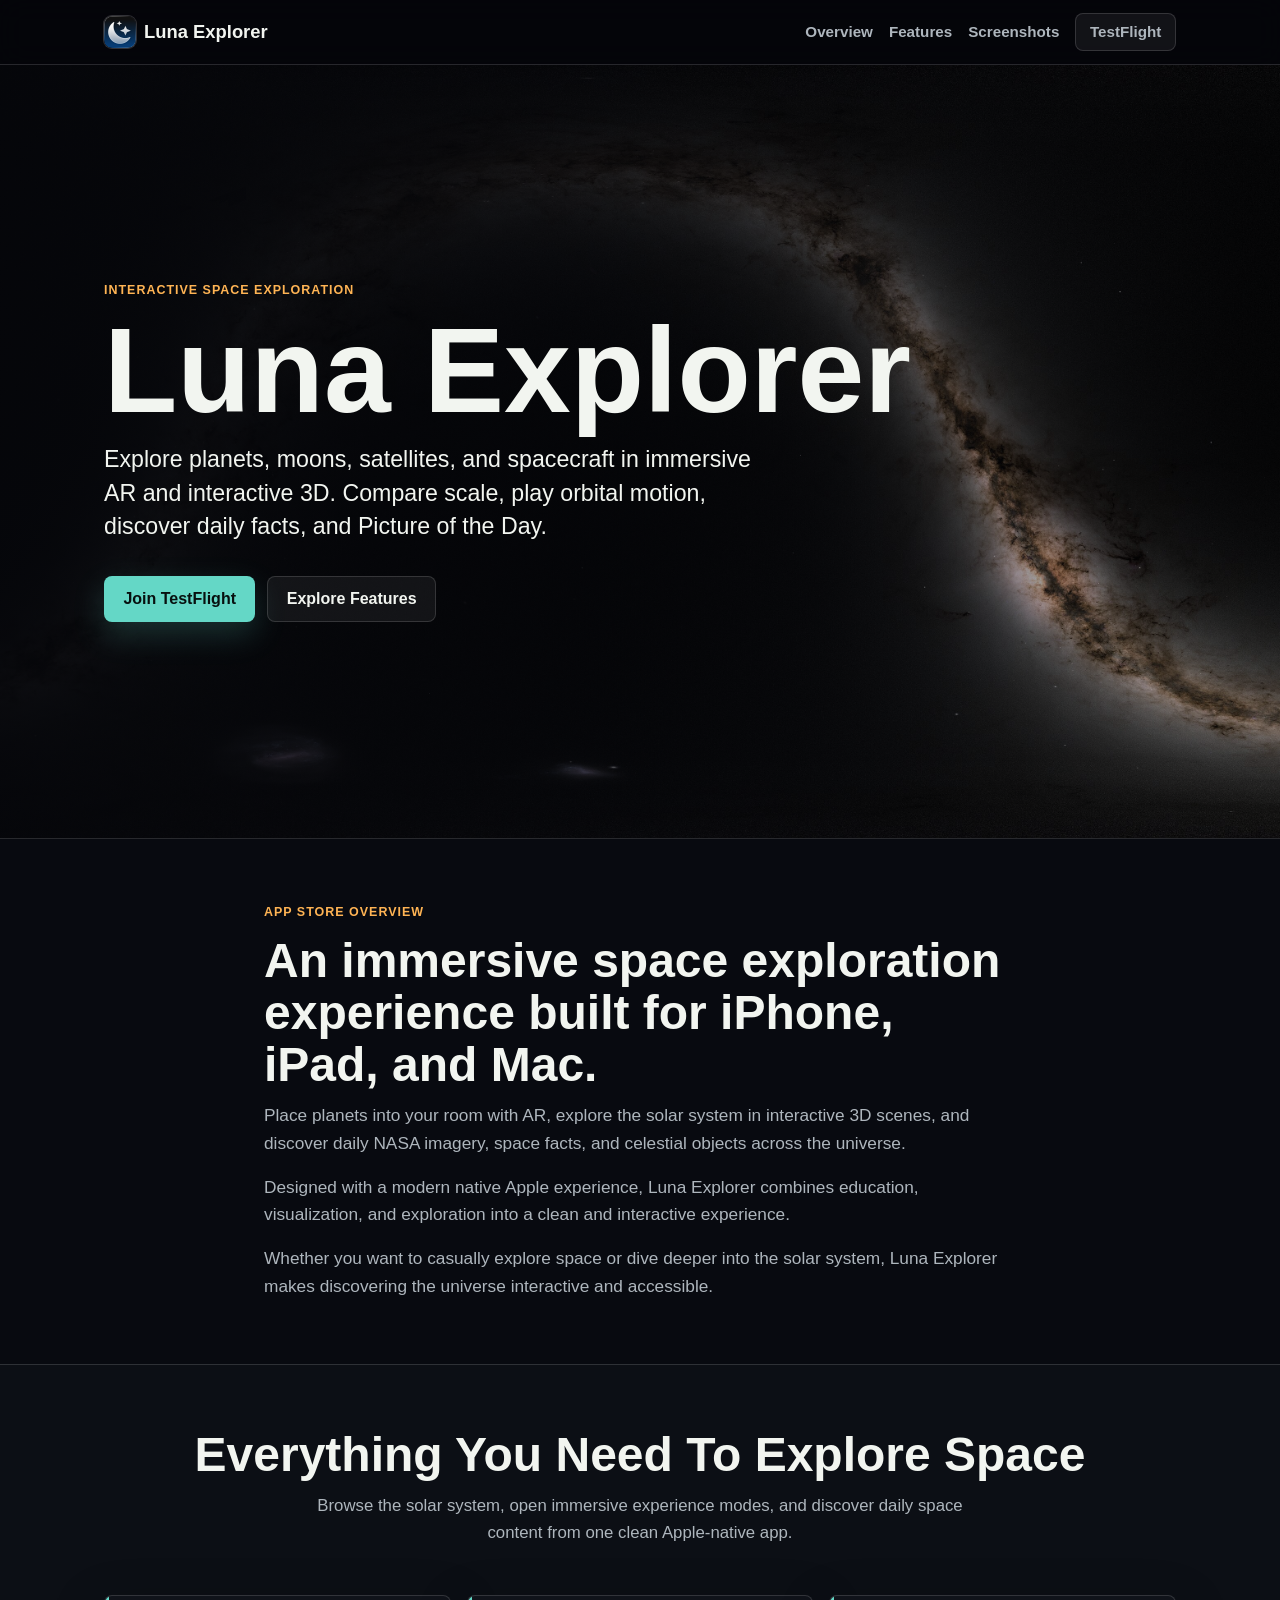
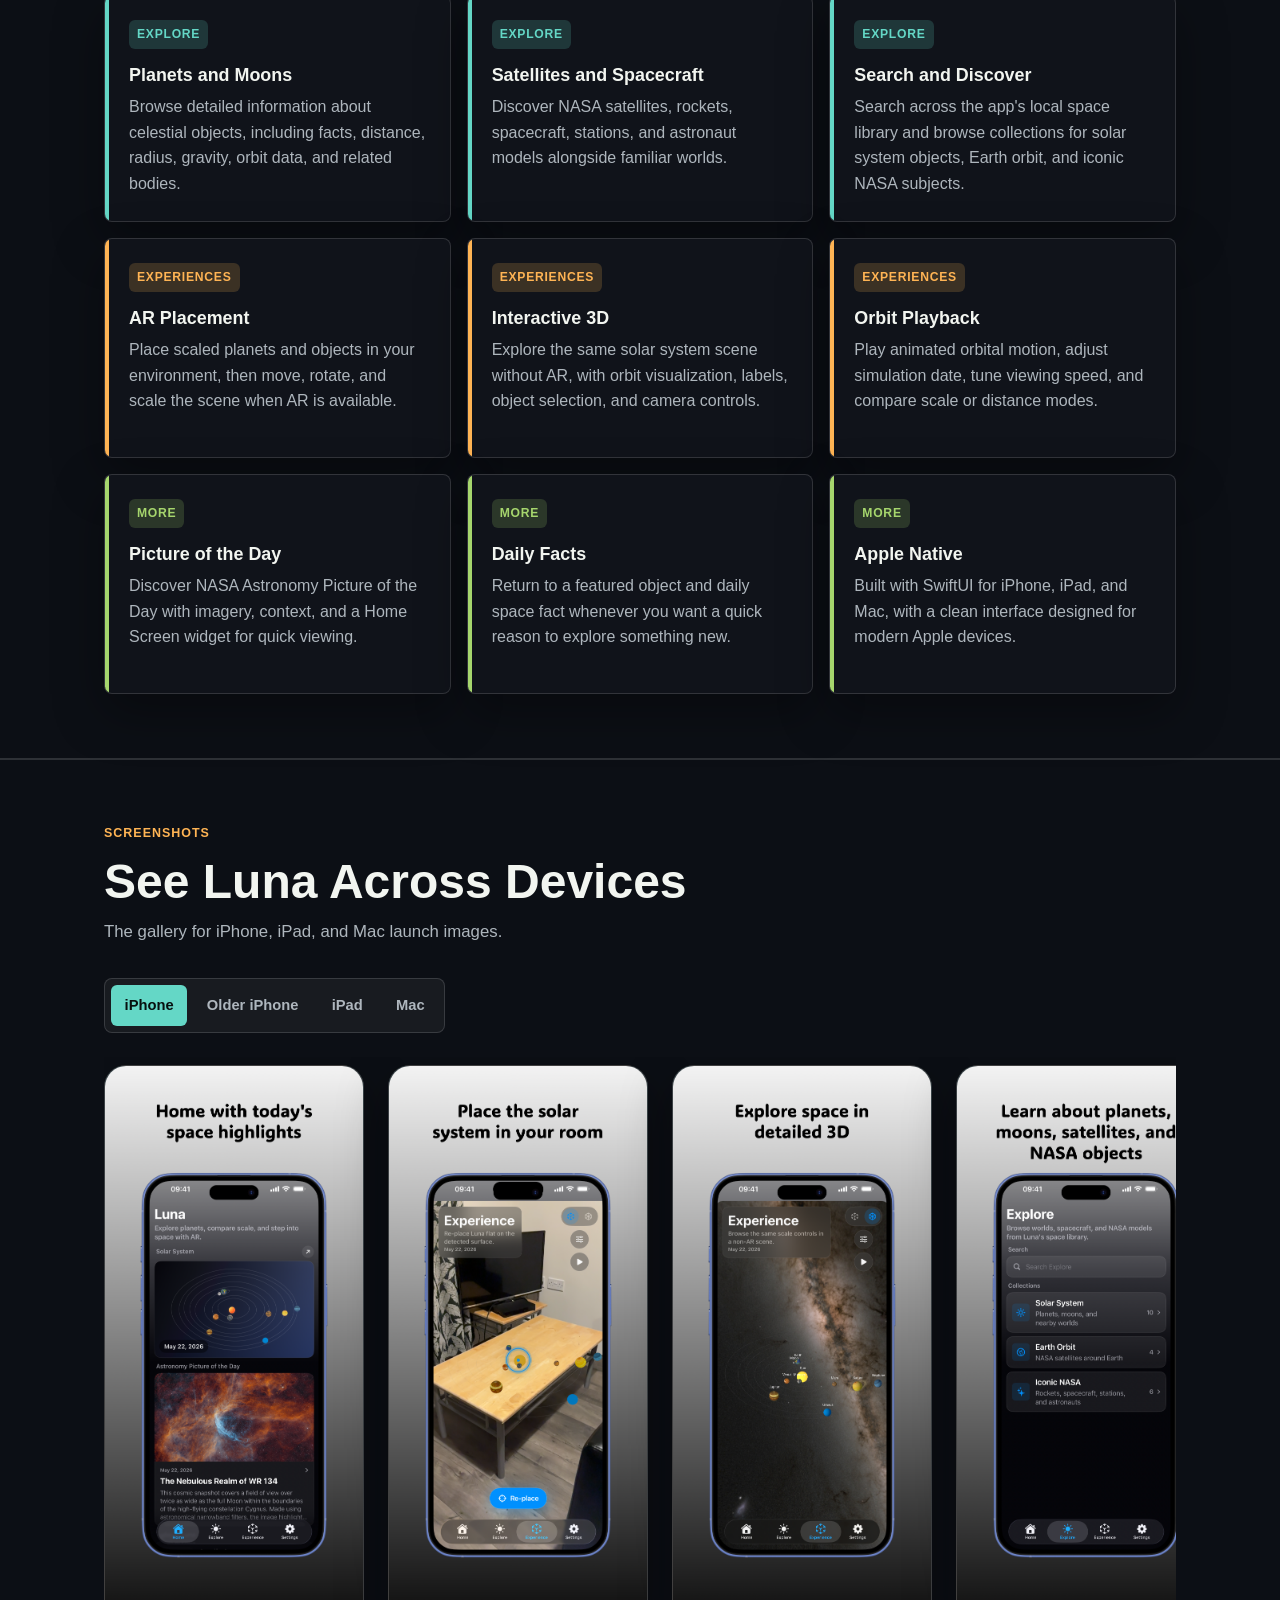
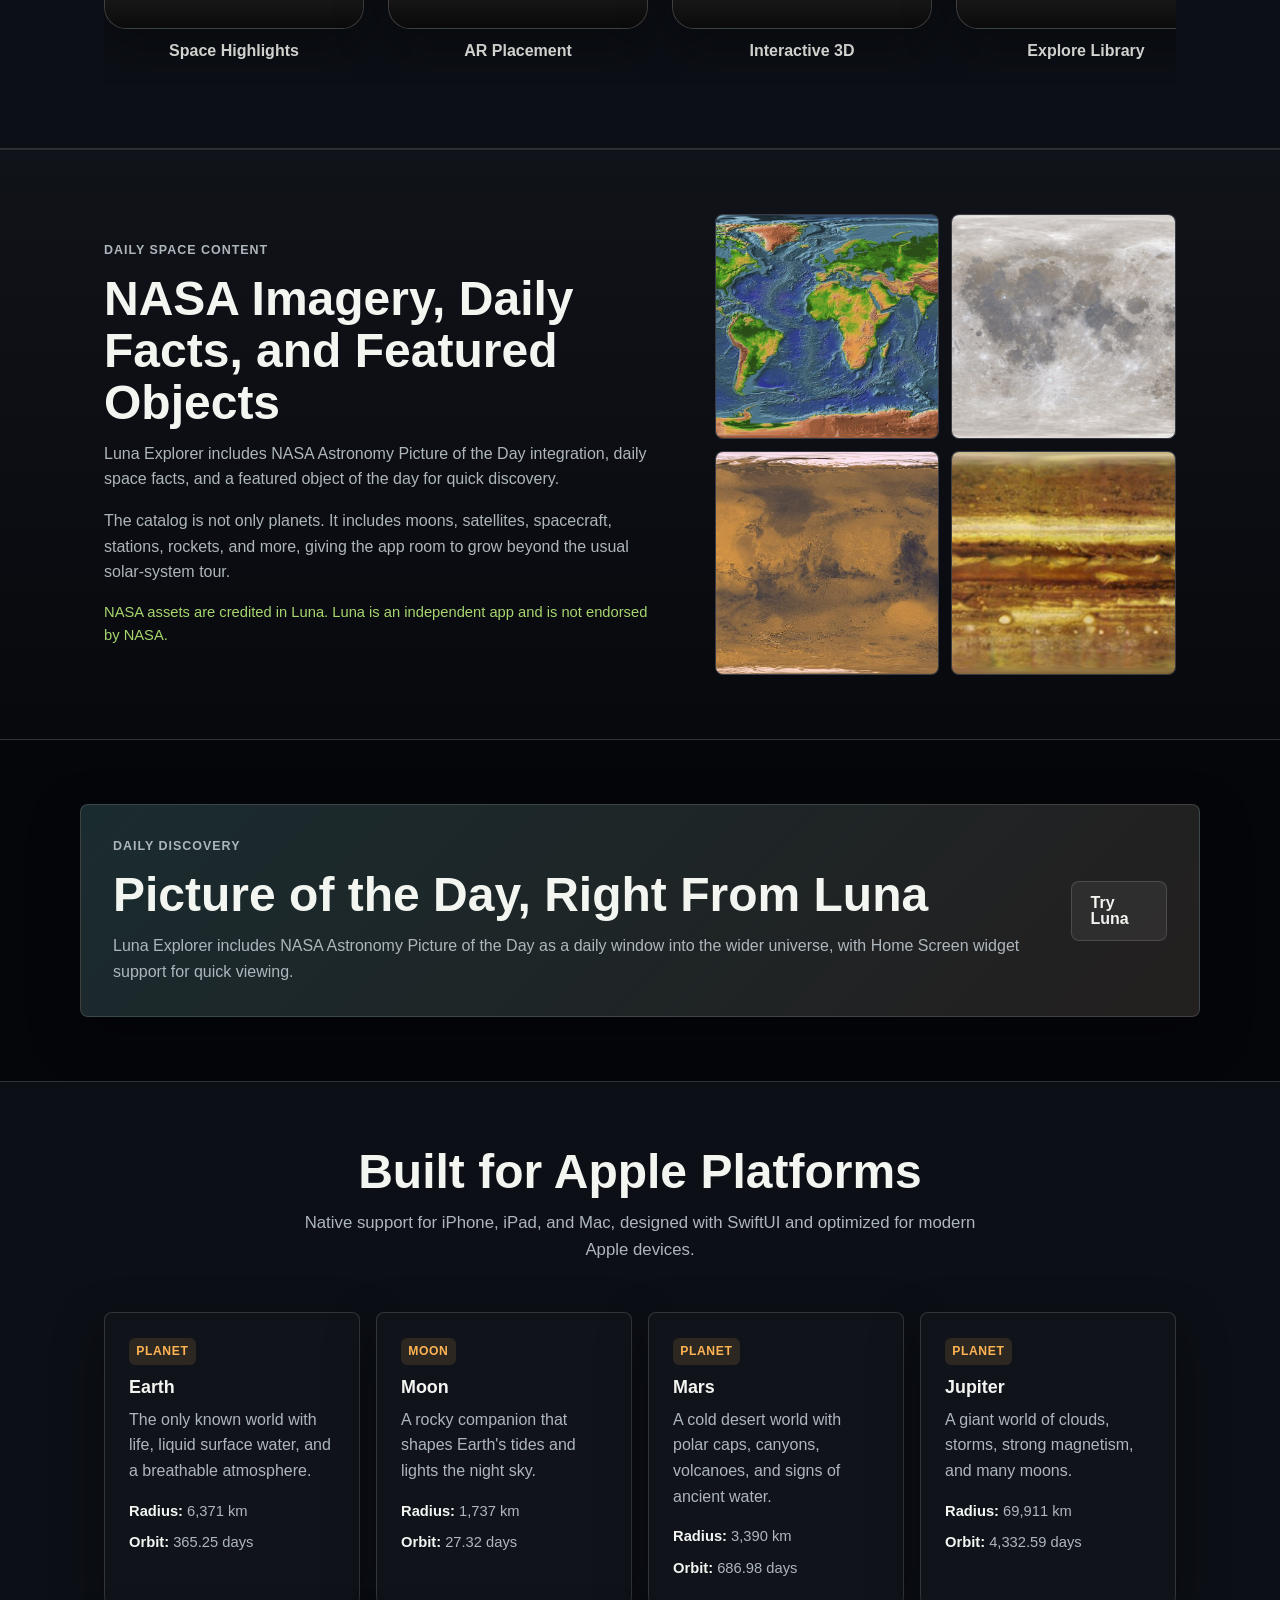
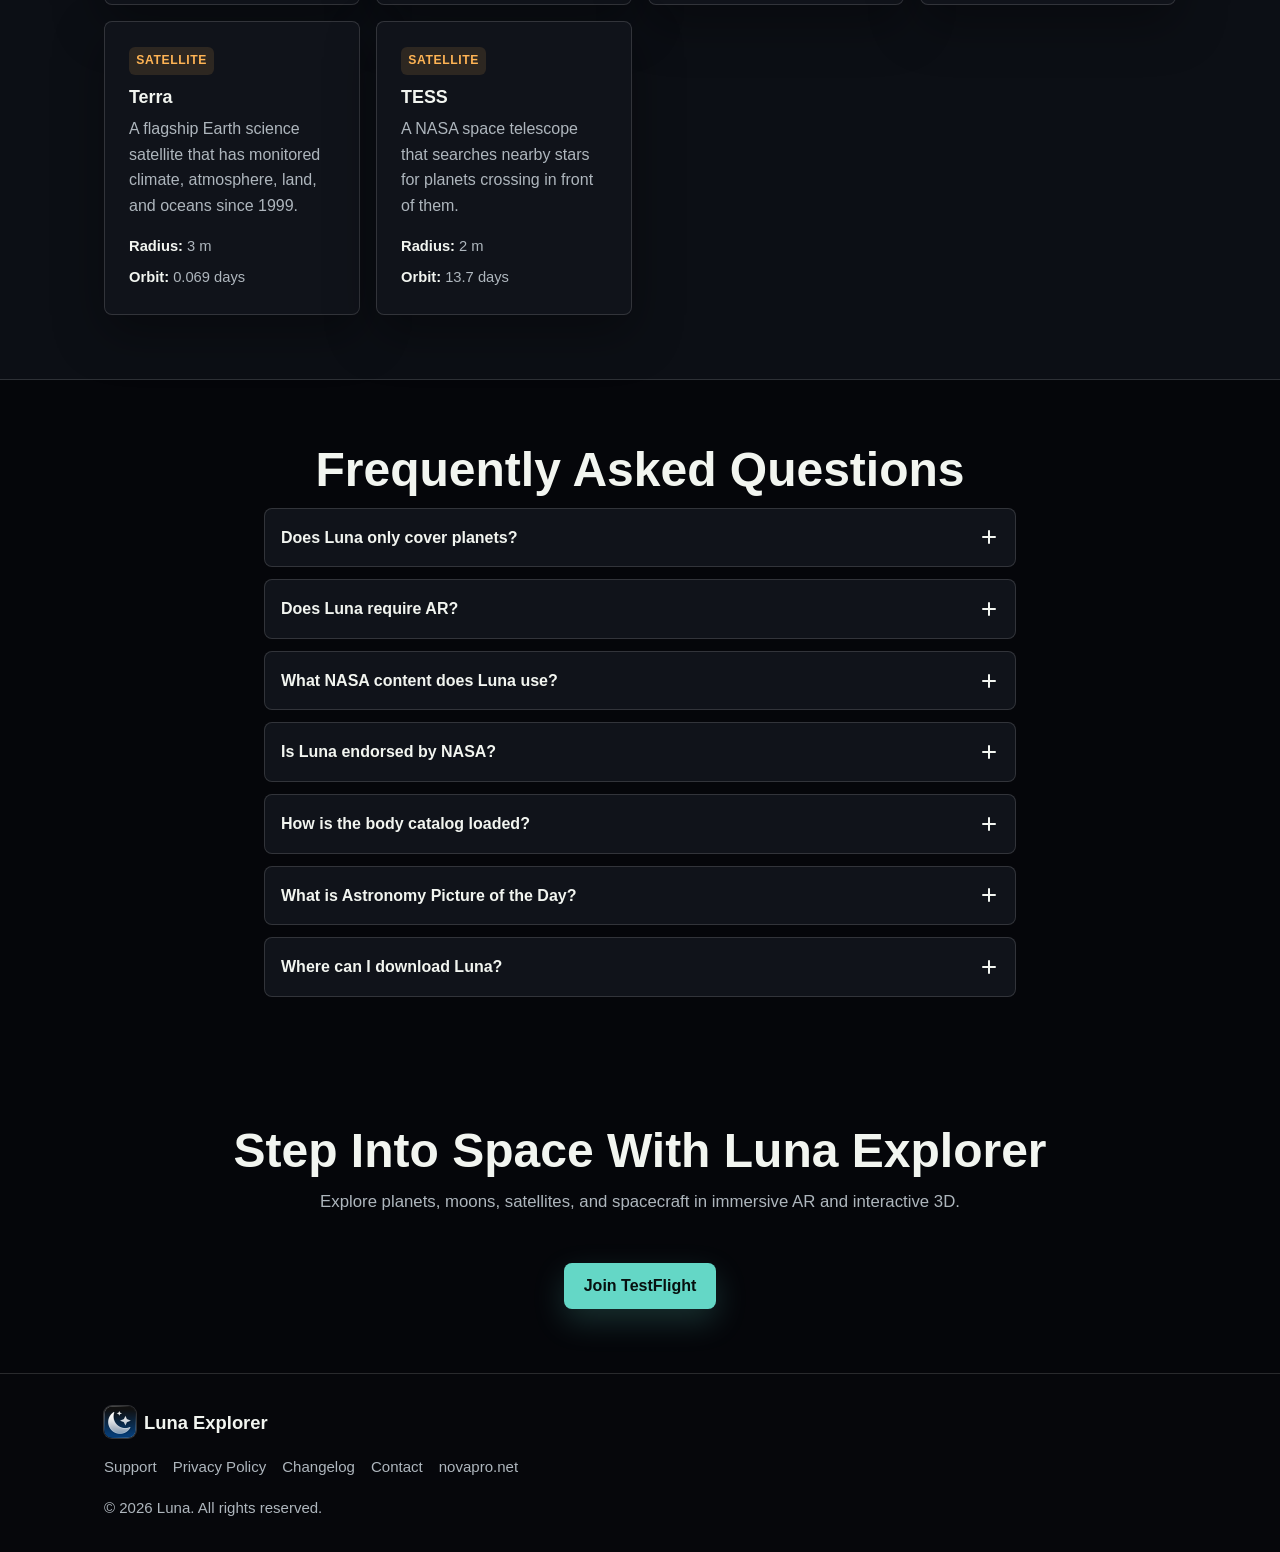
==== commit 70a69541: "added app store screenshots" ====
--- a/html/index.html
+++ b/html/index.html
@@ -40,7 +40,7 @@
     },
     "author": {
       "@type": "Organization",
-      "name": "NovaPro",
+      "name": "Nova Productions",
       "url": "https://novapro.net"
     }
   }
@@ -152,19 +152,19 @@
           <div>
             <p class="eyebrow">Screenshots</p>
             <h2 id="screenshots-heading" class="section__heading align-left">See Luna Across Devices</h2>
-            <p class="section__sub align-left">Screenshots are coming soon. The gallery is already arranged for iPhone, iPad, and Mac launch images.</p>
+            <p class="section__sub align-left">The gallery for iPhone, iPad, and Mac launch images.</p>
           </div>
         </div>
 
         <div id="screenshots-panel" class="screenshots-panel">
           <div class="screenshot-tabs" role="tablist" aria-label="Screenshot device">
             <button class="screenshot-tab" type="button" role="tab" aria-selected="true" data-screenshot-tab="iphone">iPhone</button>
+            <button class="screenshot-tab" type="button" role="tab" aria-selected="false" data-screenshot-tab="iphone8plus">Older iPhone</button>
             <button class="screenshot-tab" type="button" role="tab" aria-selected="false" data-screenshot-tab="ipad">iPad</button>
             <button class="screenshot-tab" type="button" role="tab" aria-selected="false" data-screenshot-tab="mac">Mac</button>
           </div>
 
           <div id="screenshot-gallery" class="screenshot-gallery" aria-live="polite" tabindex="0"></div>
-          <p class="screenshot-note">Planned flow: AR placement, interactive 3D, scale controls, object detail, NASA Picture of the Day, Explore, and widget support.</p>
         </div>
       </div>
     </section>
--- a/html/assets/styles.css
+++ b/html/assets/styles.css
@@ -102,9 +102,11 @@
 .screenshot-card h3 { margin-top: var(--sp-3); font-size: 1rem; line-height: 1.2; text-align: center; }
 .screenshot-frame { position: relative; display: grid; place-items: center; overflow: hidden; border: 1px solid var(--line); border-radius: var(--radius); background: linear-gradient(135deg, rgba(100,215,198,0.09), rgba(255,180,84,0.08)), var(--surface); box-shadow: var(--shadow); }
 .screenshot-card--phone { width: min(260px, 72vw); }
+.screenshot-card--oldphone { width: min(260px, 72vw); }
 .screenshot-card--tablet { width: min(520px, 82vw); }
 .screenshot-card--desktop { width: min(660px, 88vw); }
 .screenshot-card--phone .screenshot-frame { aspect-ratio: 9 / 19.5; border-radius: 22px; }
+.screenshot-card--oldphone .screenshot-frame { aspect-ratio: 9 / 19.5; border-radius: 22px; }
 .screenshot-card--tablet .screenshot-frame { aspect-ratio: 4 / 3; border-radius: 16px; }
 .screenshot-card--desktop .screenshot-frame { aspect-ratio: 16 / 10; border-radius: 10px; }
 .screenshot-frame img { width: 100%; height: 100%; object-fit: cover; }
--- a/html/assets/styles.css
+++ b/html/assets/styles.css
@@ -102,9 +102,11 @@
 .screenshot-card h3 { margin-top: var(--sp-3); font-size: 1rem; line-height: 1.2; text-align: center; }
 .screenshot-frame { position: relative; display: grid; place-items: center; overflow: hidden; border: 1px solid var(--line); border-radius: var(--radius); background: linear-gradient(135deg, rgba(100,215,198,0.09), rgba(255,180,84,0.08)), var(--surface); box-shadow: var(--shadow); }
 .screenshot-card--phone { width: min(260px, 72vw); }
+.screenshot-card--oldphone { width: min(260px, 72vw); }
 .screenshot-card--tablet { width: min(520px, 82vw); }
 .screenshot-card--desktop { width: min(660px, 88vw); }
 .screenshot-card--phone .screenshot-frame { aspect-ratio: 9 / 19.5; border-radius: 22px; }
+.screenshot-card--oldphone .screenshot-frame { aspect-ratio: 9 / 19.5; border-radius: 22px; }
 .screenshot-card--tablet .screenshot-frame { aspect-ratio: 4 / 3; border-radius: 16px; }
 .screenshot-card--desktop .screenshot-frame { aspect-ratio: 16 / 10; border-radius: 10px; }
 .screenshot-frame img { width: 100%; height: 100%; object-fit: cover; }
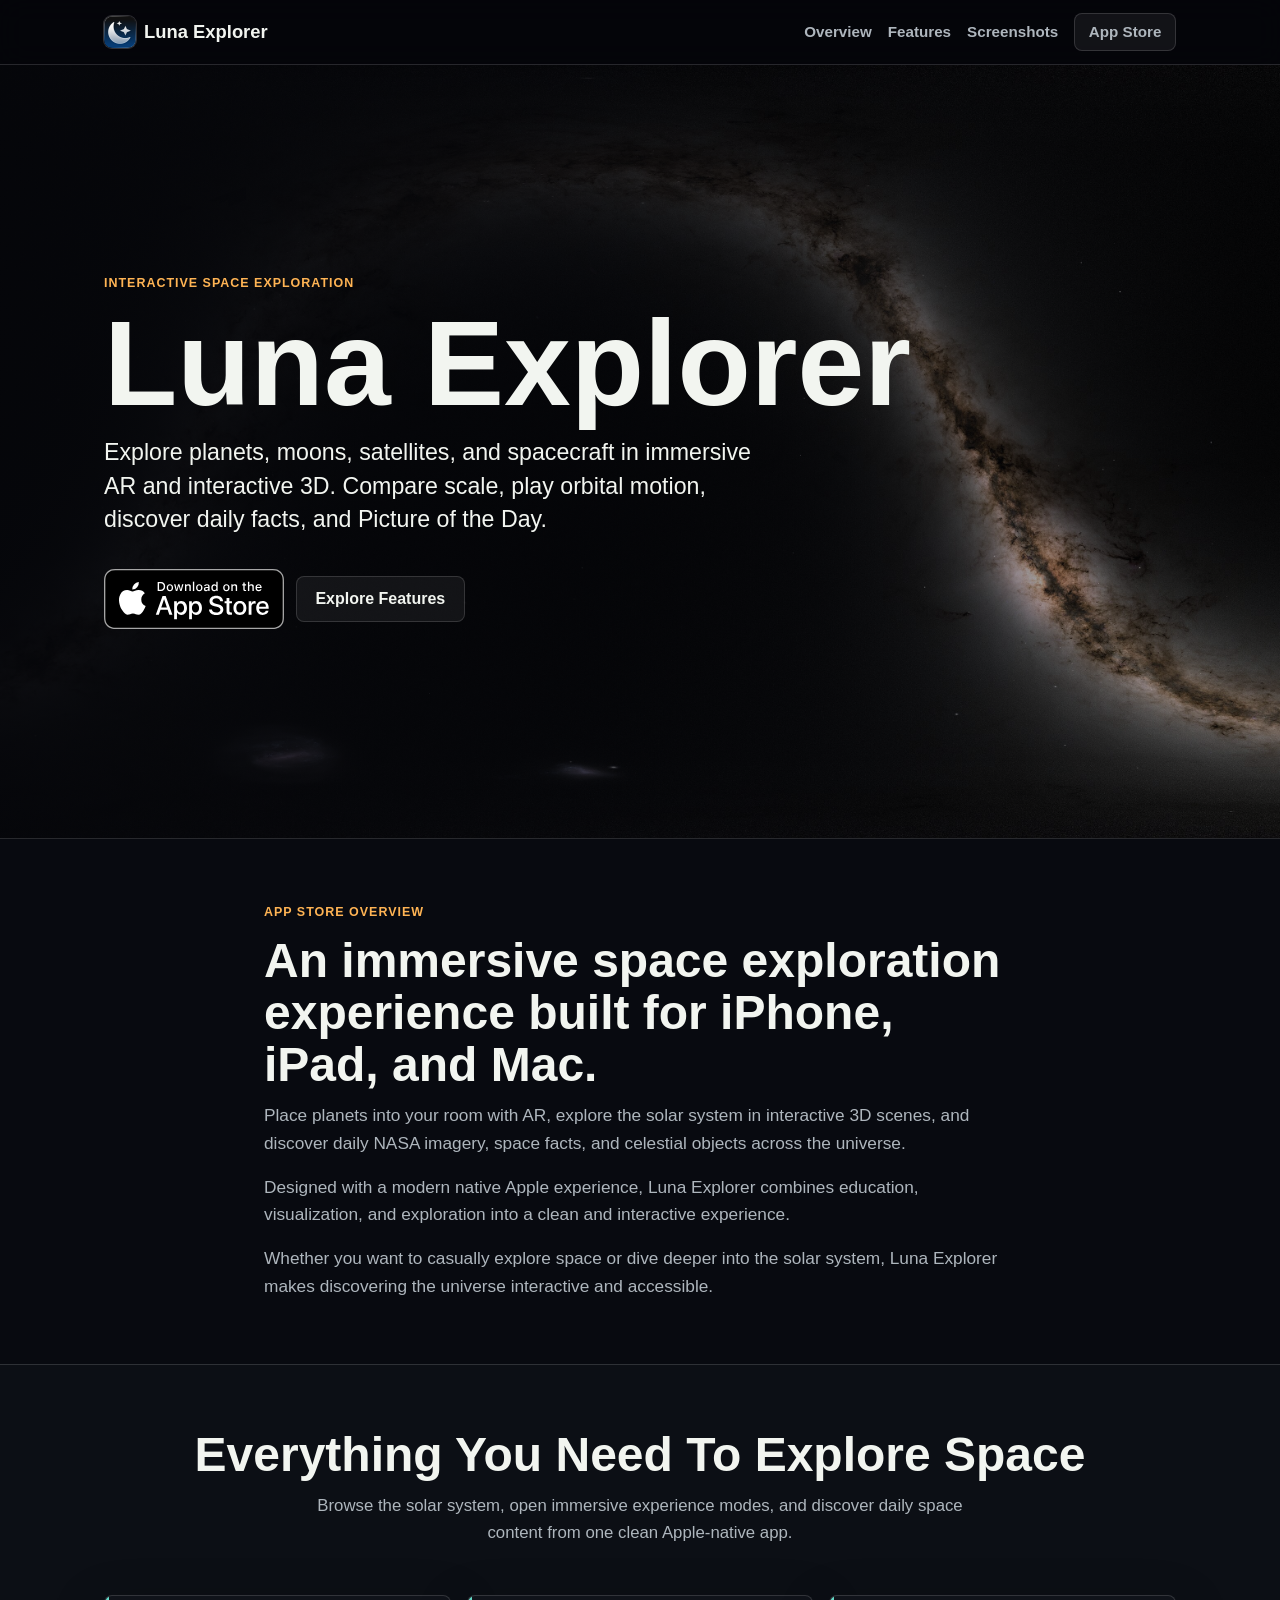
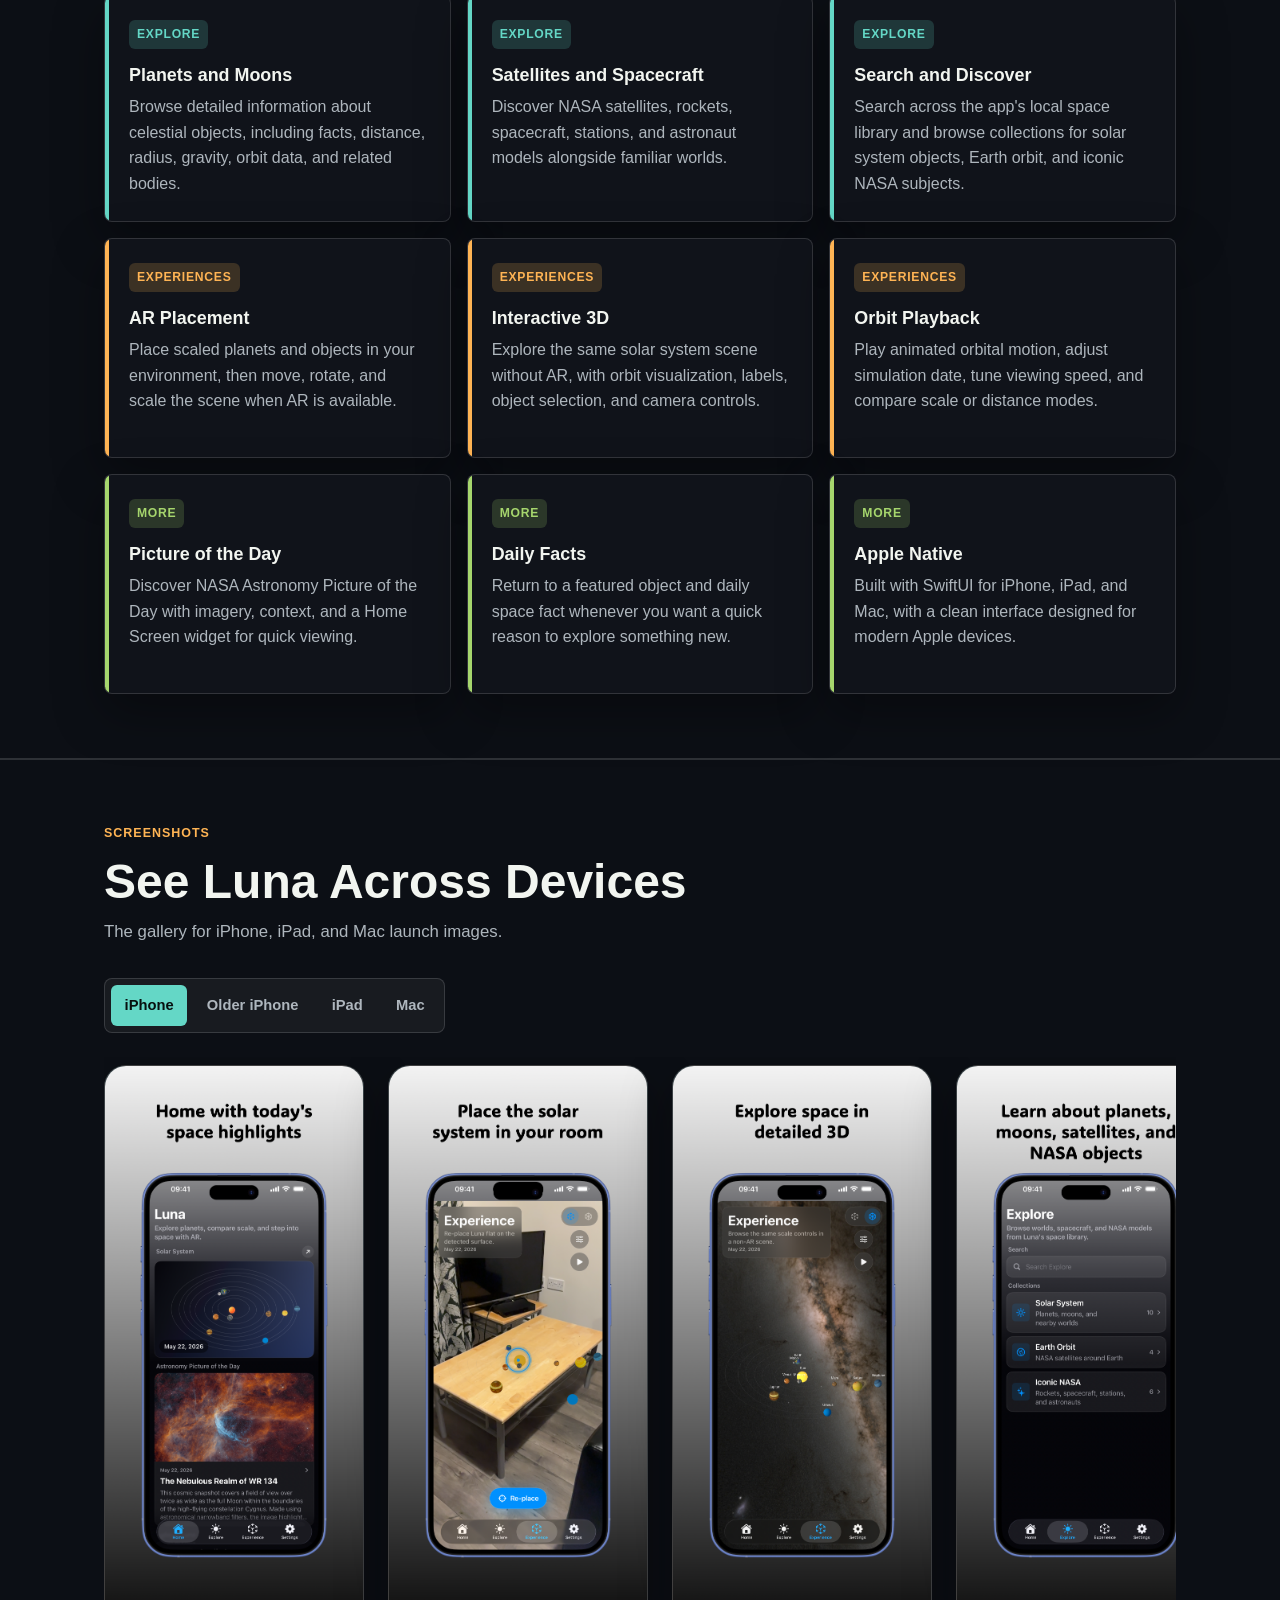
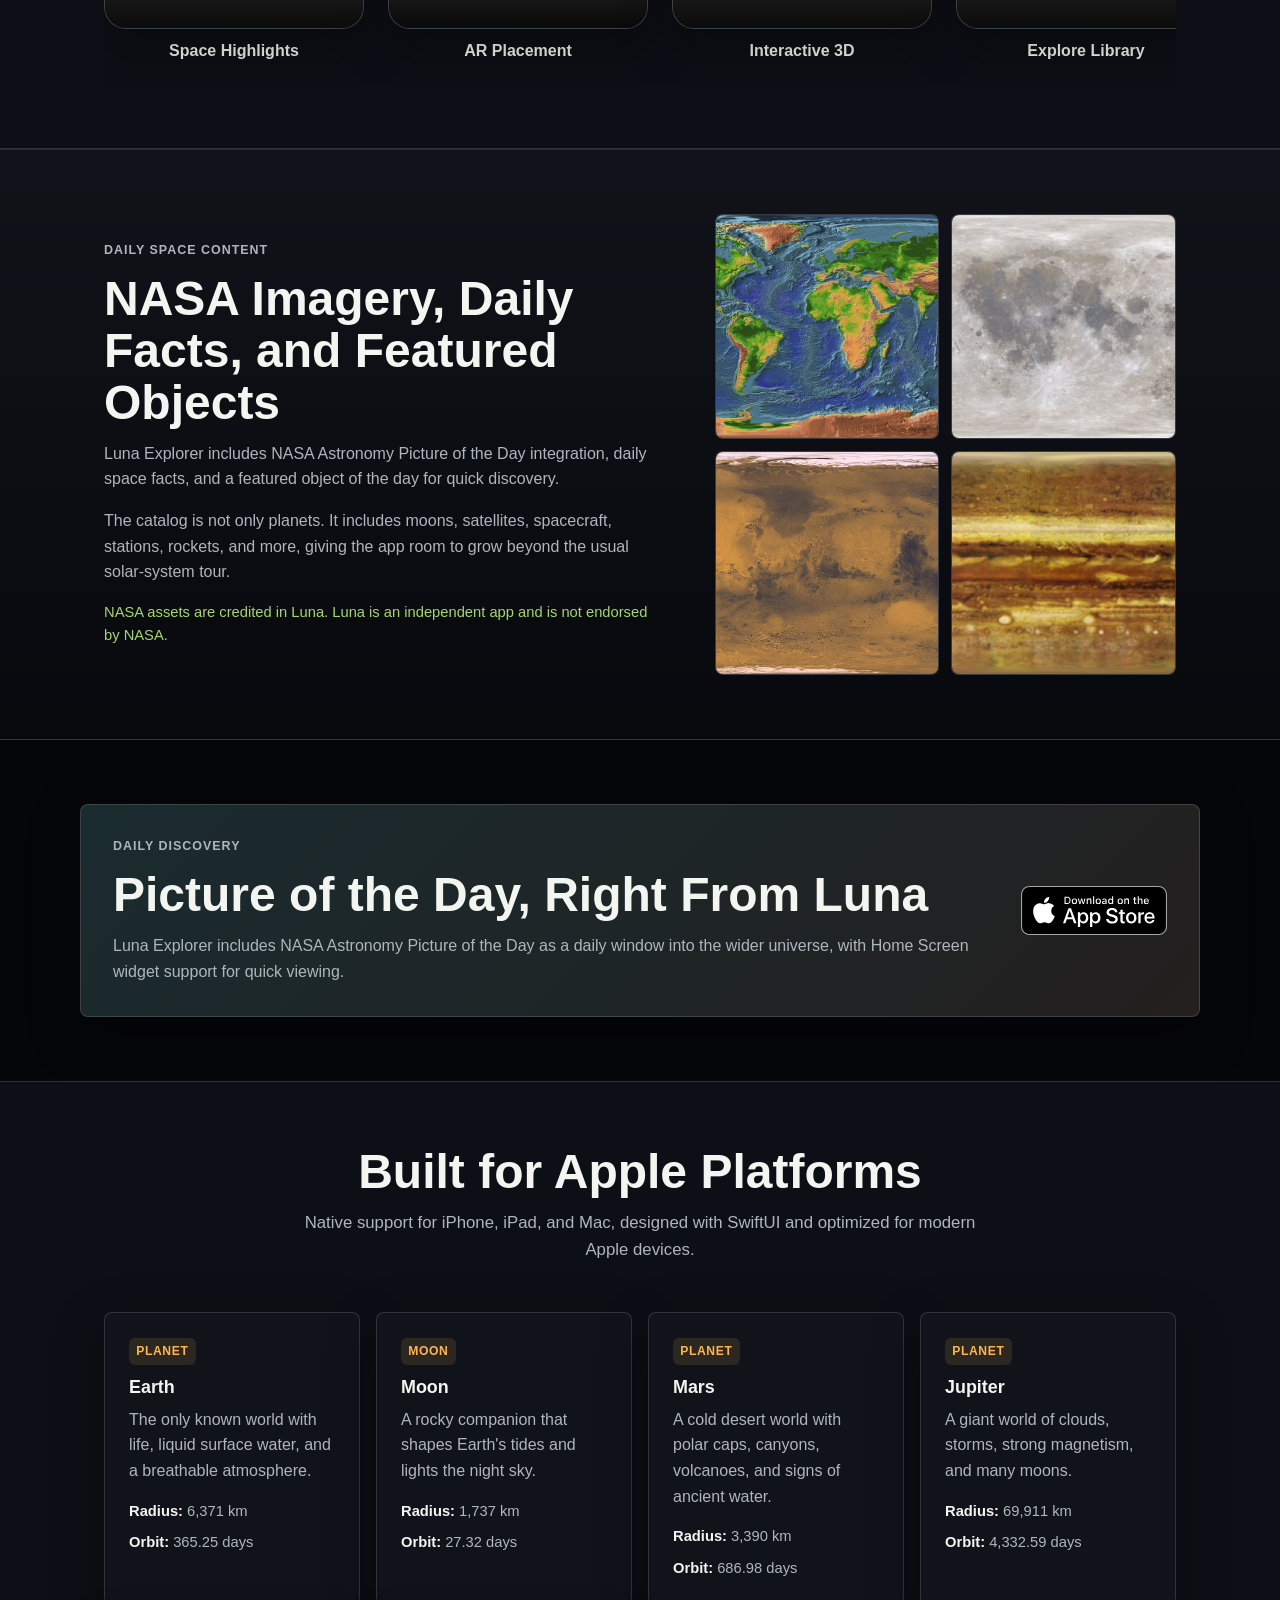
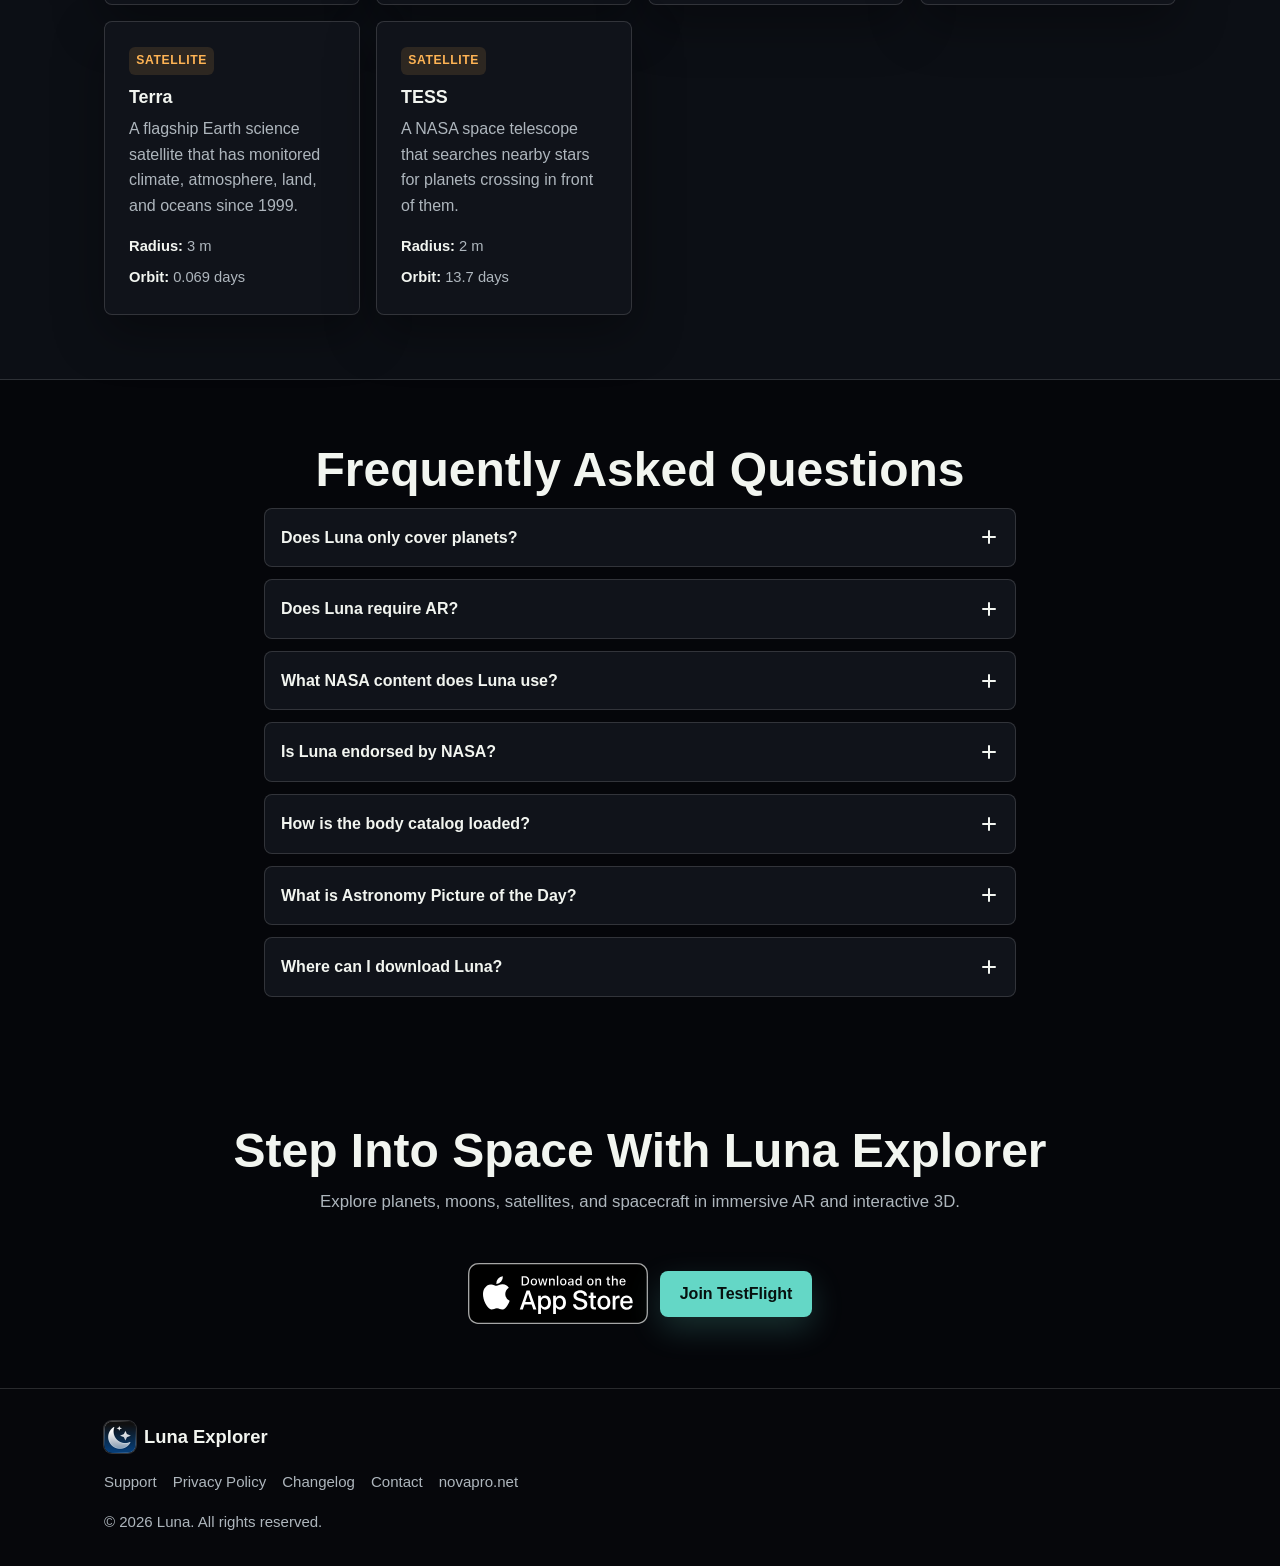
==== commit e4f6d916: "Update app download links to point to the App Store and enhance FAQ responses" ====
--- a/html/index.html
+++ b/html/index.html
@@ -34,7 +34,7 @@
     "operatingSystem": "iOS, iPadOS, macOS",
     "offers": {
       "@type": "Offer",
-      "url": "https://testflight.apple.com/join/estR1gfD",
+      "url": "https://apps.apple.com/us/app/luna-explorer/id6769616130",
       "priceCurrency": "USD",
       "price": "0"
     },
@@ -74,7 +74,9 @@
         <h1 id="hero-heading">Luna Explorer</h1>
         <p class="hero__sub">Explore planets, moons, satellites, and spacecraft in immersive AR and interactive 3D. Compare scale, play orbital motion, discover daily facts, and Picture of the Day.</p>
         <div class="hero__ctas">
-          <a href="https://testflight.apple.com/join/estR1gfD" class="btn btn--primary" target="_blank" rel="noopener">Join TestFlight</a>
+          <a href="https://apps.apple.com/us/app/luna-explorer/id6769616130" class="store-badge" target="_blank" rel="noopener" aria-label="Install Luna Explorer from the App Store">
+            <img src="assets/img/Download_on_the_App_Store_Badge_US-UK_RGB_blk_092917.svg" alt="Download on the App Store" class="store-badge__image" width="180" height="60" />
+          </a>
           <a href="#overview" class="btn btn--secondary">Explore Features</a>
         </div>
       </div>
@@ -194,7 +196,9 @@
           <h2 id="apod-heading" class="section__heading align-left">Picture of the Day, Right From Luna</h2>
           <p>Luna Explorer includes NASA Astronomy Picture of the Day as a daily window into the wider universe, with Home Screen widget support for quick viewing.</p>
         </div>
-        <a href="https://testflight.apple.com/join/estR1gfD" class="btn btn--secondary" target="_blank" rel="noopener">Try Luna</a>
+        <a href="https://apps.apple.com/us/app/luna-explorer/id6769616130" class="store-badge" target="_blank" rel="noopener" aria-label="Install Luna Explorer from the App Store">
+          <img src="assets/img/Download_on_the_App_Store_Badge_US-UK_RGB_blk_092917.svg" alt="Download on the App Store" class="store-badge__image" width="180" height="60" />
+        </a>
       </div>
     </section>
 
@@ -217,7 +221,12 @@
       <div class="container">
         <h2 id="cta-heading" class="section__heading">Step Into Space With Luna Explorer</h2>
         <p class="section__sub">Explore planets, moons, satellites, and spacecraft in immersive AR and interactive 3D.</p>
-        <a href="https://testflight.apple.com/join/estR1gfD" class="btn btn--primary" target="_blank" rel="noopener">Join TestFlight</a>
+        <div class="cta__actions">
+          <a href="https://apps.apple.com/us/app/luna-explorer/id6769616130" class="store-badge" target="_blank" rel="noopener" aria-label="Install Luna Explorer from the App Store">
+            <img src="assets/img/Download_on_the_App_Store_Badge_US-UK_RGB_blk_092917.svg" alt="Download on the App Store" class="store-badge__image" width="180" height="60" />
+          </a>
+          <a href="https://testflight.apple.com/join/estR1gfD" class="btn btn--primary" target="_blank" rel="noopener">Join TestFlight</a>
+        </div>
       </div>
     </section>
   </main>
--- a/html/assets/styles.css
+++ b/html/assets/styles.css
@@ -58,6 +58,9 @@
 h1 { font-size: clamp(3.25rem, 12vw, 7.5rem); line-height: 0.95; font-weight: 850; letter-spacing: 0; margin-bottom: var(--sp-4); }
 .hero__sub { max-width: 680px; color: var(--text); font-size: clamp(1.1rem, 2.2vw, 1.45rem); line-height: 1.45; margin-bottom: var(--sp-6); }
 .hero__ctas { display: flex; flex-wrap: wrap; align-items: center; gap: var(--sp-3); }
+.store-badge { display: inline-flex; align-items: center; justify-content: center; line-height: 0; text-decoration: none; }
+.store-badge:hover { text-decoration: none; transform: translateY(-1px); }
+.store-badge__image { display: block; width: 180px; max-width: 100%; height: auto; }
 .btn { display: inline-flex; align-items: center; justify-content: center; min-height: 46px; padding: 0.8rem 1.15rem; border-radius: var(--radius); font-weight: 750; line-height: 1; border: 1px solid transparent; transition: transform 0.18s ease, background 0.18s ease, border-color 0.18s ease; }
 .btn:hover { text-decoration: none; transform: translateY(-1px); }
 .btn--primary { background: var(--accent); color: #07100f; box-shadow: 0 12px 32px rgba(100,215,198,0.2); }
@@ -119,6 +122,7 @@
 @media (max-width: 640px) { .screenshot-tabs { width: 100%; display: grid; grid-template-columns: repeat(3, 1fr); } .screenshot-gallery { gap: var(--sp-4); padding-inline: var(--sp-1); } }
 
 .apod-panel { display: flex; justify-content: space-between; align-items: center; gap: var(--sp-5); padding: var(--sp-6); background-image: linear-gradient(135deg, rgba(100,215,198,0.12), rgba(255,180,84,0.08)); }
+.cta__actions { display: flex; flex-wrap: wrap; align-items: center; justify-content: center; gap: var(--sp-3); }
 .body-grid { display: grid; grid-template-columns: repeat(4, minmax(0, 1fr)); gap: var(--sp-4); }
 .body-card { padding: var(--sp-5); }
 .body-card__type { display: inline-flex; margin-bottom: var(--sp-3); padding: 0.25rem 0.45rem; border-radius: 6px; background: rgba(255,180,84,0.12); color: var(--accent-2); font-size: 0.76rem; text-transform: uppercase; font-weight: 800; letter-spacing: 0.05em; }
--- a/html/assets/styles.css
+++ b/html/assets/styles.css
@@ -58,6 +58,9 @@
 h1 { font-size: clamp(3.25rem, 12vw, 7.5rem); line-height: 0.95; font-weight: 850; letter-spacing: 0; margin-bottom: var(--sp-4); }
 .hero__sub { max-width: 680px; color: var(--text); font-size: clamp(1.1rem, 2.2vw, 1.45rem); line-height: 1.45; margin-bottom: var(--sp-6); }
 .hero__ctas { display: flex; flex-wrap: wrap; align-items: center; gap: var(--sp-3); }
+.store-badge { display: inline-flex; align-items: center; justify-content: center; line-height: 0; text-decoration: none; }
+.store-badge:hover { text-decoration: none; transform: translateY(-1px); }
+.store-badge__image { display: block; width: 180px; max-width: 100%; height: auto; }
 .btn { display: inline-flex; align-items: center; justify-content: center; min-height: 46px; padding: 0.8rem 1.15rem; border-radius: var(--radius); font-weight: 750; line-height: 1; border: 1px solid transparent; transition: transform 0.18s ease, background 0.18s ease, border-color 0.18s ease; }
 .btn:hover { text-decoration: none; transform: translateY(-1px); }
 .btn--primary { background: var(--accent); color: #07100f; box-shadow: 0 12px 32px rgba(100,215,198,0.2); }
@@ -119,6 +122,7 @@
 @media (max-width: 640px) { .screenshot-tabs { width: 100%; display: grid; grid-template-columns: repeat(3, 1fr); } .screenshot-gallery { gap: var(--sp-4); padding-inline: var(--sp-1); } }
 
 .apod-panel { display: flex; justify-content: space-between; align-items: center; gap: var(--sp-5); padding: var(--sp-6); background-image: linear-gradient(135deg, rgba(100,215,198,0.12), rgba(255,180,84,0.08)); }
+.cta__actions { display: flex; flex-wrap: wrap; align-items: center; justify-content: center; gap: var(--sp-3); }
 .body-grid { display: grid; grid-template-columns: repeat(4, minmax(0, 1fr)); gap: var(--sp-4); }
 .body-card { padding: var(--sp-5); }
 .body-card__type { display: inline-flex; margin-bottom: var(--sp-3); padding: 0.25rem 0.45rem; border-radius: 6px; background: rgba(255,180,84,0.12); color: var(--accent-2); font-size: 0.76rem; text-transform: uppercase; font-weight: 800; letter-spacing: 0.05em; }
